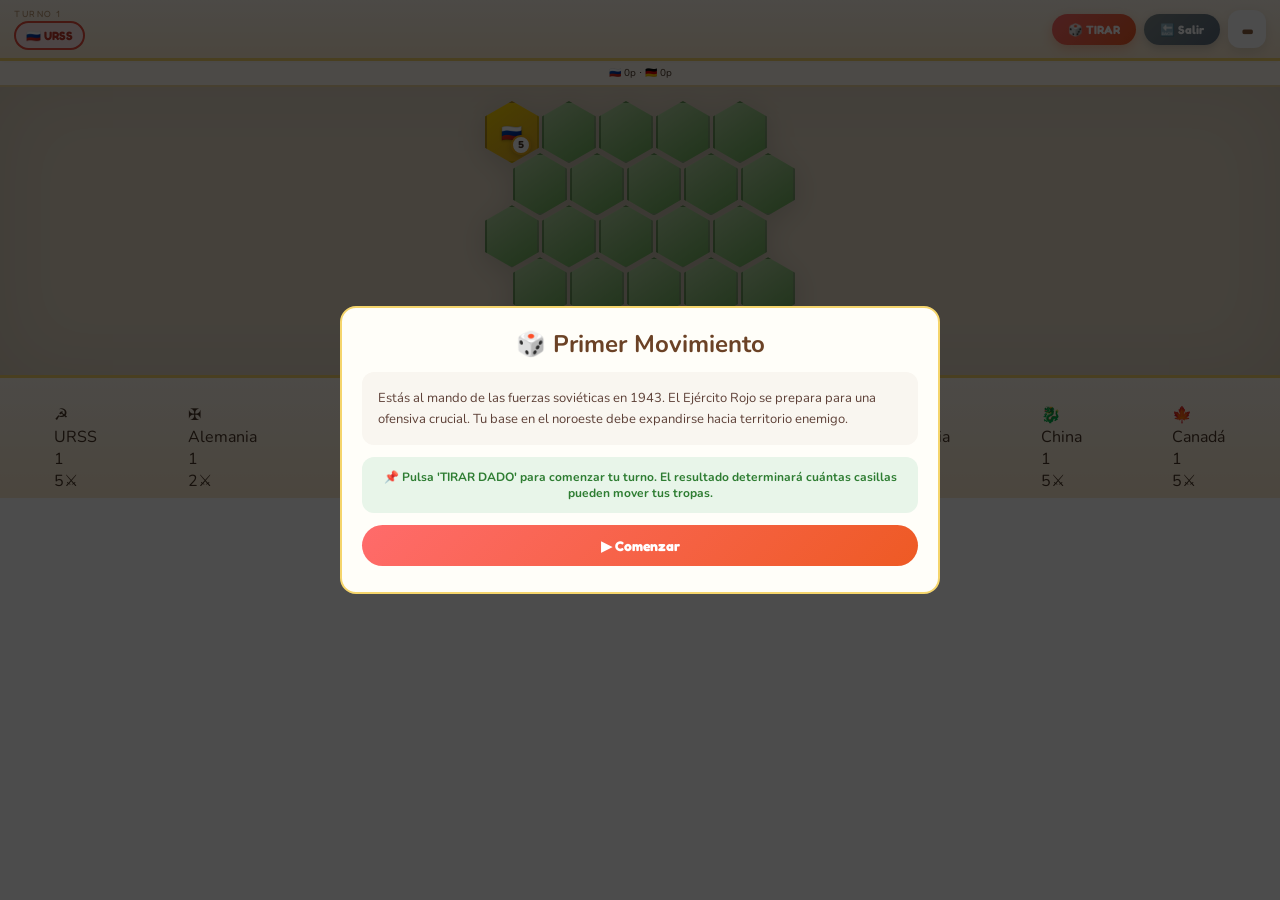
==== index.html @ 00cb9ef3 "update branch" ====
<!DOCTYPE html>
<html lang="es">
<head>
    <meta charset="UTF-8">
    <meta name="viewport" content="width=device-width, initial-scale=1.0, user-scalable=no, maximum-scale=1.0">
    <title>⚔️ Hex Conquest · Edición Definitiva</title>
    <style>
        @import url('https://fonts.googleapis.com/css2?family=Fredoka:wght@400;600;700&family=Nunito:wght@400;700;900&family=Patrick+Hand&family=Special+Elite&family=MedievalSharp&family=Press+Start+2P&display=swap');
        * { margin:0; padding:0; box-sizing:border-box; -webkit-tap-highlight-color:transparent; user-select:none; -webkit-user-select:none; }
        :root {
            --bg:#f5efe0; --panel:#fff8ed; --gold:#e6a817; --gold-light:#f5d56c; --brown:#8b5e3c; --brown-light:#c4956a;
            --red:#e74c3c; --green:#27ae60; --blue:#3498db; --orange:#f39c12; --pink:#e91e63; --teal:#1abc9c; --cream:#fef9f0;
            --shadow:0 4px 12px rgba(0,0,0,0.1); --shadow-lg:0 8px 24px rgba(0,0,0,0.15); --btn-radius:25px;
            --hex-size: 54px;
        }
        body { background:var(--theme-bg, linear-gradient(135deg,#fdf6e8,#f0e4cc)); color:var(--theme-text, #4a3728); font-family:var(--theme-font, 'Nunito'),sans-serif; overflow:hidden; touch-action:manipulation; height:100vh; width:100vw; position:fixed; transition:all 0.3s ease; }
        #top-bar { background:linear-gradient(180deg,#fff8ed,#fdebd0); padding:8px 14px; display:flex; justify-content:space-between; align-items:center; border-bottom:3px solid var(--gold-light); flex-shrink:0; z-index:100; gap:10px; box-shadow:0 2px 8px rgba(0,0,0,0.05); }
        #turn-info { display:flex; flex-direction:column; gap:2px; min-width:0; }
        #turn-label { font-size:9px; color:#b8936e; text-transform:uppercase; letter-spacing:1.5px; font-family:'Fredoka',sans-serif; }
        .player-badge { display:inline-flex; align-items:center; gap:5px; padding:5px 10px; border-radius:20px; font-size:12px; font-weight:700; border:2px solid; font-family:'Fredoka',sans-serif; white-space:nowrap; background:white; }
        .player-badge.urss { border-color:#e74c3c; color:#c0392b; background:#ffeaea; } .player-badge.nazis { border-color:#7f8c8d; color:#555; background:#f0f0f0; } .player-badge.italia { border-color:#27ae60; color:#1e8449; background:#eafaf1; } .player-badge.usa { border-color:#3498db; color:#2471a3; background:#eaf2f8; } .player-badge.japon { border-color:#f39c12; color:#b9770e; background:#fef5e7; } .player-badge.uk { border-color:#e91e63; color:#c2185b; background:#fce4ec; } .player-badge.francia { border-color:#1abc9c; color:#148f77; background:#e8f8f5; } .player-badge.china { border-color:#e67e22; color:#ca6f1e; background:#fdf2e9; } .player-badge.canada { border-color:#9b59b6; color:#7d3c98; background:#f4ecf7; }
        .player-badge.sparta { border-color:#c0392b; } .player-badge.athens { border-color:#2980b9; } .player-badge.phoenicia { border-color:#d4ac0d; }
        .player-badge.capcom { border-color:#1e8449; } .player-badge.square { border-color:#8e44ad; } .player-badge.ea { border-color:#e67e22; }
        .player-badge.rebels { border-color:#3498db; } .player-badge.empire { border-color:#7f8c8d; } .player-badge.jedi { border-color:#27ae60; } .player-badge.sith { border-color:#c0392b; } .player-badge.avengers { border-color:#e74c3c; } .player-badge.thanos { border-color:#8e44ad; } .player-badge.hogwarts { border-color:#1abc9c; } .player-badge.decepticons { border-color:#e67e22; } .player-badge.wakanda { border-color:#2c3e50; }
        .player-badge.konoha { border-color:#e67e22; } .player-badge.akatsuki { border-color:#c0392b; } .player-badge.marine { border-color:#2980b9; } .player-badge.pirates { border-color:#e74c3c; } .player-badge.hunters { border-color:#27ae60; } .player-badge.chimera { border-color:#8e44ad; } .player-badge.saiyans { border-color:#f1c40f; } .player-badge.namek { border-color:#2ecc71; } .player-badge.guts { border-color:#7f8c8d; }
        .player-badge.justice { border-color:#3498db; } .player-badge.avengers_c { border-color:#e74c3c; } .player-badge.xmen { border-color:#f1c40f; } .player-badge.brotherhood { border-color:#8e44ad; } .player-badge.spiderman { border-color:#e91e63; } .player-badge.sinister { border-color:#e67e22; } .player-badge.doom { border-color:#2c3e50; } .player-badge.injustice { border-color:#c0392b; } .player-badge.watchmen { border-color:#1abc9c; }
        .player-badge.fellowship { border-color:#27ae60; } .player-badge.mordor { border-color:#c0392b; } .player-badge.westeros { border-color:#7f8c8d; } .player-badge.targaryen { border-color:#e74c3c; } .player-badge.lannister { border-color:#f1c40f; } .player-badge.hogwarts_l { border-color:#1abc9c; } .player-badge.oz { border-color:#f1c40f; } .player-badge.discworld { border-color:#3498db; } .player-badge.narnia { border-color:#e67e22; } .player-badge.witch { border-color:#a8e6cf; } .player-badge.riverdale { border-color:#8e44ad; }
        .player-badge.christianity { border-color:#f1c40f; } .player-badge.islam { border-color:#27ae60; } .player-badge.judaism { border-color:#3498db; } .player-badge.hinduism { border-color:#e74c3c; } .player-badge.buddhism { border-color:#f39c12; } .player-badge.sikhism { border-color:#d35400; } .player-badge.jainism { border-color:#2ecc71; } .player-badge.zoroastrianism { border-color:#e67e22; } .player-badge.shinto { border-color:#e74c3c; }
        #dice-area { display:flex; gap:8px; align-items:center; flex-shrink:0; }
        .dice-btn, .exit-btn { border:none; color:white; padding:8px 16px; border-radius:25px; font-size:12px; font-weight:700; cursor:pointer; transition:all 0.2s; font-family:'Fredoka',sans-serif; }
        .dice-btn { background:linear-gradient(135deg,#ff6b6b,#ee5a24); box-shadow:0 4px 12px rgba(238,90,36,0.3); }
        .dice-btn:hover:not(:disabled) { transform:translateY(-2px); box-shadow:0 6px 16px rgba(238,90,36,0.4); }
        .dice-btn:active:not(:disabled) { transform:translateY(0); }
        .dice-btn:disabled { background:#ccc; color:#999; cursor:not-allowed; }
        .dice-btn.rolling { animation:diceRoll 0.5s ease-in-out; }
        .exit-btn { background:linear-gradient(135deg,#7f8c8d,#5d6d7e); box-shadow:0 3px 10px rgba(100,100,100,0.3); }
        .exit-btn:hover { transform:translateY(-2px); box-shadow:0 5px 14px rgba(100,100,100,0.4); }
        #dice-result { font-size:28px; font-weight:900; color:var(--brown); min-width:38px; text-align:center; font-family:'Fredoka',sans-serif; background:white; border-radius:12px; padding:2px 8px; box-shadow:var(--shadow); }
        #score-board { background:rgba(255,248,237,0.9); padding:5px 10px; display:flex; justify-content:space-around; border-bottom:2px solid #f0d9a0; flex-shrink:0; font-size:10px; flex-wrap:wrap; gap:4px; }
        #map-wrapper { flex:1; overflow:auto; display:flex; justify-content:center; align-items:center; position:relative; background-color:#e8dcc8; box-shadow:inset 0 0 80px rgba(0,0,0,0.08); scroll-behavior:smooth; }
        #hex-grid { padding:14px; transform-origin:center; filter:drop-shadow(0 6px 14px rgba(0,0,0,0.15)); }
        .hex-row { display:flex; margin-bottom: calc(var(--hex-size) * -0.19); }
        .hex-row:nth-child(even) { margin-left: calc(var(--hex-size) * 0.52); }
        .hex { width: var(--hex-size); height: calc(var(--hex-size) * 1.1547); position:relative; margin:0 1.5px; cursor:pointer; transition:transform 0.2s, filter 0.2s; }
        .hex:hover { filter:brightness(1.15); z-index:10; }
        .hex-inner { width:100%; height:100%; clip-path:polygon(50% 0%,100% 25%,100% 75%,50% 100%,0% 75%,0% 25%); display:flex; flex-direction:column; align-items:center; justify-content:center; position:relative; border:2px solid rgba(0,0,0,0.2); }
        .hex.plains .hex-inner { background:linear-gradient(145deg,#b8d9a6,#6daf5a); } .hex.river .hex-inner { background:linear-gradient(145deg,#7ec8e3,#2e8cb8); } .hex.mountain .hex-inner { background:linear-gradient(145deg,#d4c4a8,#9c8468); } .hex.city .hex-inner { background:linear-gradient(145deg,#f5c27b,#d4952a); } .hex.base .hex-inner { background:linear-gradient(145deg,#ffd700,#daa520); animation:baseGlow 2s infinite alternate; }
        @keyframes baseGlow { from{box-shadow:inset 0 0 10px rgba(255,215,0,0.4)} to{box-shadow:inset 0 0 20px rgba(255,215,0,0.7)} }
        @keyframes hexPulse { 0%,100%{transform:scale(1)} 50%{transform:scale(1.05)} }
        @keyframes diceRoll { 0%{transform:rotate(0deg) scale(1)} 25%{transform:rotate(90deg) scale(1.2)} 50%{transform:rotate(180deg) scale(1)} 75%{transform:rotate(270deg) scale(1.2)} 100%{transform:rotate(360deg) scale(1)} }
        @keyframes combatFlash { 0%,100%{background-color:transparent} 50%{background-color:rgba(231,76,60,0.3)} }
        .hex.selected .hex-inner { border:3px solid #fff !important; box-shadow:0 0 15px rgba(255,255,255,0.8); animation:hexPulse 0.6s ease-in-out infinite; }
        .hex.movable .hex-inner { border:3px solid #27ae60 !important; box-shadow:0 0 10px rgba(39,174,96,0.5); cursor:pointer; }
        .hex.attackable .hex-inner { border:3px solid #e74c3c !important; box-shadow:0 0 10px rgba(231,76,60,0.5); cursor:pointer; }
        .hex.base-attackable .hex-inner { border:3px solid #ff0033 !important; box-shadow:0 0 15px rgba(255,0,51,0.7); animation:hexPulse 0.4s ease-in-out infinite; }
        .hex-icon { font-size:17px; margin-top:3px; text-shadow:0 1px 3px rgba(0,0,0,0.3); }
        .hex-units { position:absolute; bottom:6px; right:6px; background:linear-gradient(135deg,#fff,#f8f8f8); border-radius:50%; width:20px; height:20px; display:flex; align-items:center; justify-content:center; font-size:10px; font-weight:900; border:2px solid var(--gold); box-shadow:0 2px 6px rgba(0,0,0,0.2); }
        #bottom-panel { background:linear-gradient(180deg,#fff8ed,#fdebd0); padding:6px 10px; border-top:3px solid var(--gold-light); }
        #action-text { text-align:center; font-size:12px; color:#6b4226; margin-bottom:4px; font-weight:700; }
        #players-bar { display:flex; justify-content:space-around; gap:2px; flex-wrap:wrap; }
        
        #top-bar { background:linear-gradient(180deg,#fff8ed,#fdebd0); padding:8px 14px; display:flex; justify-content:space-between; align-items:center; border-bottom:3px solid var(--gold-light); flex-shrink:0; z-index:100; gap:10px; box-shadow:0 2px 8px rgba(0,0,0,0.05); }
        .modal { display:none; position:fixed; top:0; left:0; width:100%; height:100%; background:rgba(0,0,0,0.7); z-index:1000; justify-content:center; align-items:center; padding:12px; overflow-y:auto; } .modal.show { display:flex; }
        .modal-box { background:#fffef9; border:2px solid var(--gold-light); border-radius:16px; padding:20px; max-width:560px; width:100%; text-align:center; max-height:90vh; overflow-y:auto; }
        .modal-title { font-size:22px; font-weight:900; color:#6b4226; margin-bottom:8px; font-family:'Fredoka',sans-serif; }
        .modal-btn { display:block; width:100%; padding:12px 20px; margin:6px 0; border:none; border-radius:25px; font-size:14px; font-weight:700; cursor:pointer; transition:all 0.2s; font-family:'Fredoka',sans-serif; }
        .modal-btn:hover { transform:translateY(-2px); box-shadow:0 6px 16px rgba(0,0,0,0.2); }
        .btn-primary { background:linear-gradient(135deg,#ff6b6b,#ee5a24); color:white; }
        .btn-secondary { background:#f0e6d8; color:#6b4226; border:2px solid #e0c9a0; }
        .btn-gold { background:linear-gradient(135deg,#ffd700,#f0c000); color:#5a3c00; border:2px solid #b8860b; }
        .menu-tab { flex:1; min-width:55px; padding:10px 4px; background:white; border:none; color:#a08060; font-size:9px; font-weight:700; cursor:pointer; border-right:1px solid #e0d0b8; transition:all 0.2s; font-family:'Fredoka',sans-serif; }
        .menu-tab:last-child { border-right:none; }
        .menu-tab:hover { background:#fffef0; color:#8b6b4a; }
        .menu-tab.active { background:#fffde7; color:#6b4226; box-shadow:inset 0 -2px 0 var(--gold); }
        .menu-tabs { display:flex; margin-bottom:12px; border:2px solid #e0d0b8; border-radius:12px; overflow:hidden; flex-wrap:wrap; box-shadow:0 2px 8px rgba(0,0,0,0.05); }
        .tab-panel { display:none; } .tab-panel.active { display:block; }
        .section-title { font-size:10px; text-transform:uppercase; letter-spacing:2px; color:#b8936e; margin:10px 0 5px; border-bottom:2px solid #f0d9a0; padding-bottom:3px; text-align:left; font-family:'Fredoka',sans-serif; }
        .country-card { padding:8px 6px; border-radius:12px; border:2px solid #e0d0b8; cursor:pointer; background:white; transition:all 0.2s; } .country-card.selected { border-color:var(--gold); background:#fffde7; }
        .diff-selector, .map-type-selector, .size-selector, .mode-selector { display:flex; gap:8px; margin-bottom:10px; flex-wrap:wrap; }
        .diff-btn, .maptype-btn, .size-btn, .mode-option { flex:1; min-width:50px; padding:10px 4px; background:white; border:2px solid #e0d0b8; border-radius:10px; font-size:10px; font-weight:700; cursor:pointer; text-align:center; transition:all 0.2s; font-family:'Fredoka',sans-serif; }
        .diff-btn:hover, .maptype-btn:hover, .size-btn:hover, .mode-option:hover { background:#fffef0; transform:translateY(-1px); }
        .diff-btn.selected, .maptype-btn.selected, .size-btn.selected, .mode-option.selected { border-color:var(--gold); background:#fffde7; color:#6b4226; box-shadow:0 2px 8px rgba(230,168,23,0.2); }
        .counter-control { display:flex; align-items:center; gap:8px; margin:5px 0; }
        .counter-btn { width:38px; height:38px; border-radius:50%; border:2px solid var(--gold-light); background:linear-gradient(135deg,#fff,#f8f8f8); font-size:20px; font-weight:700; cursor:pointer; display:flex; align-items:center; justify-content:center; transition:all 0.2s; box-shadow:var(--shadow); color:#6b4226; }
        .counter-btn:hover { transform:scale(1.1); box-shadow:0 4px 12px rgba(0,0,0,0.15); }
        .counter-btn:active { transform:scale(0.95); }
        .counter-value { font-size:20px; font-weight:700; min-width:36px; text-align:center; color:#6b4226; font-family:'Fredoka',sans-serif; }
        .player-slots { display:flex; flex-direction:column; gap:8px; margin:8px 0; }
        .player-slot { display:flex; align-items:center; gap:8px; padding:8px; background:#fdf6e8; border-radius:10px; }
        .player-slot-label { font-weight:700; font-size:12px; color:#6b4226; min-width:70px; font-family:'Fredoka',sans-serif; }
        .player-slot select { flex:1; padding:8px 12px; border-radius:10px; border:2px solid #e0d0b8; font-family:'Nunito',sans-serif; font-size:12px; background:white; color:#4a3728; }
        .info-modal-content { text-align:left; font-size:12px; max-height:60vh; overflow-y:auto; } .info-modal-content .stat-row { display:flex; justify-content:space-between; padding:4px 0; border-bottom:1px solid #eee; }
        .editor-grid { display:inline-block; background:#e8dcc8; padding:8px; border-radius:8px; box-shadow:inset 0 0 20px rgba(0,0,0,0.1); }
        .editor-row { display:flex; margin-bottom:-6px; justify-content:center; } .editor-row:nth-child(even) { margin-left:14px; }
        .editor-cell { width:28px; height:32px; cursor:pointer; clip-path:polygon(50% 0%,100% 25%,100% 75%,50% 100%,0% 75%,0% 25%); border:1px solid rgba(0,0,0,0.2); transition:all 0.15s; } .editor-cell:hover { transform:scale(1.15); box-shadow:0 4px 12px rgba(0,0,0,0.2); z-index:10; }
        .editor-cell.plains { background:linear-gradient(145deg,#b8d9a6,#6daf5a); } .editor-cell.river { background:linear-gradient(145deg,#7ec8e3,#2e8cb8); } .editor-cell.mountain { background:linear-gradient(145deg,#d4c4a8,#9c8468); } .editor-cell.city { background:linear-gradient(145deg,#f5c27b,#d4952a); } .editor-cell.base { background:linear-gradient(145deg,#ffd700,#daa520); animation:baseGlow 2s infinite alternate; }
        body.dark { background:#111; color:#ddd; --bg:#1a1a1a; --panel:#2c2c2c; --cream:#3a3a3a; --brown:#c4956a; --brown-light:#8b5e3c; --gold:#f5d56c; --gold-light:#e6a817; --shadow:0 4px 12px rgba(0,0,0,0.4); }
        body.dark #top-bar { background:#2c2c2c; border-bottom-color:var(--gold); }
        body.dark .modal-box, body.dark .modal-btn, body.dark .player-badge { background:#2c2c2c; color:#ddd; border-color:#555; }
        body.dark .dice-btn { background:linear-gradient(135deg,#b03a2e,#922b21); }
        body.dark .exit-btn { background:linear-gradient(135deg,#555,#444); }
        body.dark .btn-secondary { background:#444; color:#ddd; border-color:#666; }
        body.dark .menu-tab { background:#2c2c2c; color:#aaa; }
        body.dark .menu-tab.active { background:#555; color:#fff; }
        
        /* Tema Retro - Estilo arcade/pixel art */
        body.retro { 
            background:#2d1b4e; 
            color:#00ff88; 
            font-family:'Press Start 2P',cursive;
            --bg:#1a0f2e; 
            --panel:#2d1b4e; 
            --cream:#00ff88; 
            --brown:#ff00ff; 
            --brown-light:#00ffff; 
            --gold:#ffff00; 
            --gold-light:#ff6600; 
            --shadow:0 0 15px rgba(0,255,136,0.3);
        }
        body.retro #top-bar { 
            background:#2d1b4e; 
            border:4px solid #00ff88;
            border-bottom:4px solid #00ff88;
            box-shadow:0 0 20px rgba(0,255,136,0.5);
        }
        body.retro .modal-box { 
            background:#1a0f2e; 
            color:#00ff88; 
            border:4px solid #00ff88;
            box-shadow:0 0 30px rgba(0,255,136,0.4);
        }
        body.retro .modal-btn { 
            background:#2d1b4e; 
            color:#00ff88; 
            border:3px solid #00ff88;
            text-transform:uppercase;
            letter-spacing:2px;
        }
        body.retro .modal-btn:hover { 
            background:#00ff88; 
            color:#1a0f2e;
            box-shadow:0 0 20px rgba(0,255,136,0.8);
        }
        body.retro .dice-btn { 
            background:#ff00ff; 
            border:3px solid #fff;
            box-shadow:0 0 15px rgba(255,0,255,0.6);
        }
        body.retro .exit-btn { 
            background:#ff6600; 
            border:3px solid #fff;
            box-shadow:0 0 15px rgba(255,102,0,0.6);
        }
        body.retro .btn-secondary { 
            background:#1a0f2e; 
            color:#00ffff; 
            border:3px solid #00ffff;
        }
        body.retro .btn-gold { 
            background:#ffff00; 
            color:#1a0f2e; 
            border:3px solid #fff;
        }
        body.retro .menu-tab { 
            background:#1a0f2e; 
            color:#00ff88; 
            border-right:3px solid #00ff88;
        }
        body.retro .menu-tab.active { 
            background:#00ff88; 
            color:#1a0f2e;
            box-shadow:0 0 15px rgba(0,255,136,0.6);
        }
        body.retro #hex-grid { 
            filter:drop-shadow(0 0 10px rgba(0,255,136,0.5));
        }
        body.retro .hex.plains .hex-inner { background:#00aa55; }
        body.retro .hex.river .hex-inner { background:#0066aa; }
        body.retro .hex.mountain .hex-inner { background:#aa6600; }
        body.retro .hex.city .hex-inner { background:#ffaa00; }
        body.retro .hex.base .hex-inner { background:#ffff00; }
        body.retro .player-card { 
            background:#1a0f2e; 
            border:2px solid #00ff88;
            color:#00ff88;
        }
        body.retro .player-card.active { 
            background:#00ff88; 
            color:#1a0f2e;
            box-shadow:0 0 20px rgba(0,255,136,0.8);
        }
        body.retro .notification-bubble { 
            background:#1a0f2e; 
            border:3px solid #00ff88;
            color:#00ff88;
            box-shadow:0 0 25px rgba(0,255,136,0.6);
        }
        body.retro #dice-result { 
            background:#1a0f2e; 
            color:#ffff00;
            border:3px solid #ffff00;
        }
        
        /* Tema Histórico - Estilo pergamino antiguo */
        body.historic { 
            background:url('data:image/svg+xml,<svg xmlns="http://www.w3.org/2000/svg" width="100" height="100"><rect fill="%23f5e6d0" width="100" height="100"/><path d="M0 0 L100 100 M100 0 L0 100" stroke="%23dcc9a8" stroke-width="0.5" opacity="0.3"/></svg>');
            color:#3d2817; 
            font-family:'Special Elite',cursive;
            --bg:#f5e6d0; 
            --panel:#f9f1e0; 
            --cream:#f5e6d0; 
            --brown:#3d2817; 
            --brown-light:#5d4037; 
            --gold:#8b6914; 
            --gold-light:#c9a962; 
            --shadow:0 4px 12px rgba(61,40,23,0.2);
        }
        body.historic #top-bar { 
            background:#f9f1e0; 
            border-bottom:4px double #8b6914;
            box-shadow:0 4px 15px rgba(61,40,23,0.15);
        }
        body.historic .modal-box { 
            background:#f9f1e0; 
            color:#3d2817; 
            border:3px double #8b6914;
            box-shadow:0 8px 25px rgba(61,40,23,0.2);
        }
        body.historic .modal-btn { 
            background:#f5e6d0; 
            color:#3d2817; 
            border:2px solid #8b6914;
            font-style:italic;
        }
        body.historic .modal-btn:hover { 
            background:#8b6914; 
            color:#f9f1e0;
        }
        body.historic .dice-btn { 
            background:#8b3a3a; 
            border:2px solid #5d2929;
            box-shadow:0 4px 12px rgba(139,58,58,0.4);
        }
        body.historic .exit-btn { 
            background:#4a5d4a; 
            border:2px solid #2d3d2d;
            box-shadow:0 4px 12px rgba(74,93,74,0.4);
        }
        body.historic .btn-secondary { 
            background:#f5e6d0; 
            color:#5d4037; 
            border:2px solid #c9a962;
        }
        body.historic .btn-gold { 
            background:#c9a962; 
            color:#3d2817; 
            border:2px solid #8b6914;
        }
        body.historic .menu-tab { 
            background:#f5e6d0; 
            color:#5d4037; 
            border-right:2px solid #c9a962;
        }
        body.historic .menu-tab.active { 
            background:#f9f1e0; 
            color:#3d2817;
            border-bottom:3px solid #8b6914;
        }
        body.historic #hex-grid { 
            filter:sepia(0.3) drop-shadow(0 6px 14px rgba(61,40,23,0.2));
        }
        body.historic .hex.plains .hex-inner { background:#c4d4a4; }
        body.historic .hex.river .hex-inner { background:#a4c4d4; }
        body.historic .hex.mountain .hex-inner { background:#d4c4a4; }
        body.historic .hex.city .hex-inner { background:#e4c484; }
        body.historic .hex.base .hex-inner { background:#d4af37; }
        body.historic .player-card { 
            background:#f5e6d0; 
            border:2px solid #c9a962;
            color:#5d4037;
        }
        body.historic .player-card.active { 
            background:#c9a962; 
            color:#f9f1e0;
            box-shadow:0 4px 15px rgba(139,105,20,0.3);
        }
        body.historic .notification-bubble { 
            background:#f9f1e0; 
            border:3px double #8b6914;
            color:#3d2817;
            box-shadow:0 4px 20px rgba(61,40,23,0.25);
        }
        body.historic #dice-result { 
            background:#f5e6d0; 
            color:#3d2817;
            border:2px solid #8b6914;
        }
        
        /* Estilos para la sección Cómo Jugar */
        .how-to-play-container {
            display: grid;
            grid-template-columns: repeat(auto-fit, minmax(280px, 1fr));
            gap: 16px;
            max-height: 55vh;
            overflow-y: auto;
            padding: 12px;
            margin-bottom: 16px;
        }
        
        .tutorial-card {
            background: linear-gradient(135deg, #fffef9, #fff);
            border: 3px solid #e0c9a0;
            border-radius: 20px;
            padding: 20px;
            text-align: center;
            transition: all 0.3s ease;
            box-shadow: 0 4px 12px rgba(0,0,0,0.08);
            position: relative;
            overflow: hidden;
        }
        
        .tutorial-card::before {
            content: '';
            position: absolute;
            top: 0;
            left: 0;
            right: 0;
            height: 4px;
            background: linear-gradient(90deg, var(--gold), var(--gold-light), var(--gold));
        }
        
        .tutorial-card:hover {
            transform: translateY(-6px) scale(1.02);
            box-shadow: 0 12px 28px rgba(230,168,23,0.3);
            border-color: var(--gold);
        }
        
        .tutorial-icon {
            font-size: 52px;
            margin-bottom: 12px;
            display: block;
            filter: drop-shadow(0 3px 6px rgba(0,0,0,0.15));
            transition: transform 0.3s ease;
        }
        
        .tutorial-card:hover .tutorial-icon {
            transform: scale(1.15) rotate(5deg);
        }
        
        .tutorial-card h3 {
            font-size: 16px;
            font-weight: 800;
            color: #6b4226;
            margin: 12px 0 8px;
            font-family: 'Fredoka', sans-serif;
            text-transform: uppercase;
            letter-spacing: 0.5px;
        }
        
        .tutorial-card p {
            font-size: 12px;
            color: #5d4037;
            line-height: 1.6;
            font-weight: 500;
        }
        
        .step-indicator {
            display: inline-block;
            background: linear-gradient(135deg, var(--gold), var(--gold-light));
            color: white;
            width: 28px;
            height: 28px;
            border-radius: 50%;
            font-size: 14px;
            font-weight: 800;
            line-height: 28px;
            margin-bottom: 8px;
            box-shadow: 0 3px 8px rgba(230,168,23,0.4);
        }
        
        .tutorial-cta {
            text-align: center;
            padding: 20px;
            background: linear-gradient(135deg, #fffde7, #fff);
            border-radius: 20px;
            border: 3px dashed var(--gold);
            margin-top: 12px;
            box-shadow: inset 0 0 20px rgba(230,168,23,0.1);
        }
        
        .btn-large {
            padding: 18px 36px;
            font-size: 17px;
            margin-bottom: 12px;
            width: 100%;
            max-width: 340px;
            background: linear-gradient(135deg, #ff6b6b, #ee5a24);
            border: none;
            color: white;
            border-radius: 30px;
            font-weight: 800;
            cursor: pointer;
            box-shadow: 0 6px 20px rgba(238,90,36,0.4);
            transition: all 0.3s ease;
            font-family: 'Fredoka', sans-serif;
            text-transform: uppercase;
            letter-spacing: 1px;
        }
        
        .btn-large:hover {
            transform: translateY(-3px) scale(1.03);
            box-shadow: 0 10px 28px rgba(238,90,36,0.5);
        }
        
        .btn-large:active {
            transform: translateY(0) scale(1);
        }
        
        .tutorial-subtitle {
            font-size: 12px;
            color: #8b6b4a;
            margin: 0;
            font-style: italic;
            font-weight: 600;
        }
        
        .key-concept {
            display: inline-block;
            background: #fff3cd;
            padding: 3px 8px;
            border-radius: 6px;
            font-weight: 700;
            font-size: 11px;
            margin: 0 2px;
        }
        
        .color-example {
            display: inline-flex;
            align-items: center;
            gap: 4px;
            padding: 4px 10px;
            border-radius: 8px;
            background: rgba(0,0,0,0.05);
            margin: 4px 0;
            font-size: 11px;
            font-weight: 600;
        }
        
        .color-dot {
            width: 14px;
            height: 14px;
            border-radius: 50%;
            display: inline-block;
            border: 2px solid rgba(0,0,0,0.2);
        }
        
        /* Estilos Retro para Cómo Jugar */
        body.retro .how-to-play-container {
            grid-template-columns: 1fr;
        }
        
        body.retro .tutorial-card {
            background: #1a0f2e;
            border: 3px solid #00ff88;
            color: #00ff88;
            box-shadow: 0 0 15px rgba(0,255,136,0.3);
        }
        
        body.retro .tutorial-card::before {
            background: linear-gradient(90deg, #00ff88, #00ffff, #00ff88);
        }
        
        body.retro .step-indicator {
            background: linear-gradient(135deg, #00ff88, #00ffff);
            color: #1a0f2e;
        }
        
        body.retro .tutorial-card h3 {
            color: #00ffff;
            text-transform: uppercase;
            letter-spacing: 2px;
        }
        
        body.retro .tutorial-card p {
            color: #00ff88;
        }
        
        body.retro .color-example {
            background: rgba(0,255,136,0.1);
            color: #00ff88;
        }
        
        body.retro .color-dot {
            border-color: #00ff88;
        }
        
        body.retro .key-concept {
            background: rgba(0,255,255,0.2);
            color: #00ffff;
        }
        
        body.retro .tutorial-cta {
            background: #1a0f2e;
            border: 3px dashed #00ff88;
        }
        
        body.retro .tutorial-subtitle {
            color: #00ffff;
        }
        
        body.retro .btn-large {
            background: linear-gradient(135deg, #ff00ff, #00ffff);
            box-shadow: 0 0 20px rgba(255,0,255,0.5);
        }
        
        body.retro .btn-large:hover {
            box-shadow: 0 0 30px rgba(0,255,255,0.7);
        }
        
        /* Estilos Históricos para Cómo Jugar */
        body.historic .tutorial-card {
            background: #f9f1e0;
            border: 2px double #8b6914;
            box-shadow: 0 4px 12px rgba(61,40,23,0.15);
        }
        
        body.historic .tutorial-card::before {
            background: linear-gradient(90deg, #8b6914, #c4a068, #8b6914);
        }
        
        body.historic .step-indicator {
            background: linear-gradient(135deg, #8b6914, #c4a068);
            font-family: 'Special Elite', cursive;
        }
        
        body.historic .tutorial-card h3 {
            color: #3d2817;
            font-family: 'Special Elite', cursive;
            font-style: italic;
        }
        
        body.historic .tutorial-card p {
            color: #5d4037;
        }
        
        body.historic .color-example {
            background: rgba(139,105,20,0.1);
            color: #5d4037;
        }
        
        body.historic .color-dot {
            border-color: #8b6914;
        }
        
        body.historic .key-concept {
            background: rgba(139,105,20,0.2);
            color: #8b6914;
            font-family: 'Special Elite', cursive;
        }
        
        body.historic .tutorial-cta {
            background: #f9f1e0;
            border: 2px double #8b6914;
        }
        
        body.historic .tutorial-subtitle {
            color: #8b6914;
            font-family: 'Special Elite', cursive;
        }
        
        body.historic .section-title { 
            border-bottom:2px double #8b6914;
            color:#5d4037;
        }
        
        body.historic .btn-large {
            background: linear-gradient(135deg, #8b6914, #c4a068);
            font-family: 'Special Elite', cursive;
            box-shadow: 0 4px 12px rgba(139,105,20,0.3);
        }
        
        @media (max-width: 600px) {
            :root { --hex-size: 38px; }
            .dice-btn, .exit-btn { padding:6px 12px; font-size:10px; }
            #dice-result { font-size:22px; }
            .modal-box { max-width:95%; }
            .how-to-play-container { grid-template-columns: 1fr; gap: 12px; }
            .tutorial-card { padding: 16px; }
            .tutorial-icon { font-size: 42px; }
            .btn-large { padding: 14px 28px; font-size: 15px; }
        }
/* ═══════════════════════════════════════════════════════════════
   MENÚ DE AMBIENTACIONES - ESTILO AAA VIDEOGAME
   ═══════════════════════════════════════════════════════════════ */

#themes-menu-content { padding: 10px; }

.themes-showcase {
    display: grid;
    grid-template-columns: repeat(auto-fit, minmax(320px, 1fr));
    gap: 20px;
    padding: 10px;
    animation: fadeInUp 0.5s ease-out;
}

@keyframes fadeInUp { from { opacity: 0; transform: translateY(20px); } to { opacity: 1; transform: translateY(0); } }
@keyframes fadeInDown { from { opacity: 0; transform: translateY(-20px); } to { opacity: 1; transform: translateY(0); } }
@keyframes slideInLeft { from { opacity: 0; transform: translateX(-30px); } to { opacity: 1; transform: translateX(0); } }
@keyframes slideInRight { from { opacity: 0; transform: translateX(30px); } to { opacity: 1; transform: translateX(0); } }
@keyframes unlockPulse { 0%, 100% { box-shadow: 0 0 20px rgba(255, 215, 0, 0.5); } 50% { box-shadow: 0 0 40px rgba(255, 215, 0, 0.9), 0 0 60px rgba(255, 215, 0, 0.6); } }
@keyframes shimmer { 0% { background-position: -200% center; } 100% { background-position: 200% center; } }
@keyframes particlesFloat { 0%, 100% { transform: translateY(0) rotate(0deg); opacity: 0.7; } 50% { transform: translateY(-10px) rotate(180deg); opacity: 1; } }
@keyframes celebratePulse { 0% { transform: scale(0.8); opacity: 0; } 50% { transform: scale(1.05); } 100% { transform: scale(1); opacity: 1; } }
@keyframes bounce { 0%, 100% { transform: translateY(0); } 50% { transform: translateY(-10px); } }

.theme-card-aaa {
    position: relative;
    background: linear-gradient(145deg, rgba(255,255,255,0.95), rgba(248,248,248,0.9));
    border-radius: 20px;
    overflow: hidden;
    cursor: pointer;
    transition: all 0.4s cubic-bezier(0.175, 0.885, 0.32, 1.275);
    box-shadow: 0 10px 30px rgba(0,0,0,0.15), 0 0 0 1px rgba(255,255,255,0.5) inset;
    backdrop-filter: blur(10px);
    animation: slideInLeft 0.5s ease-out;
}

.theme-card-aaa:nth-child(even) { animation: slideInRight 0.5s ease-out; }

.theme-card-aaa:hover {
    transform: translateY(-8px) scale(1.02);
    box-shadow: 0 20px 50px rgba(0,0,0,0.25), 0 0 0 1px rgba(255,255,255,0.8) inset, 0 0 30px rgba(230,168,23,0.3);
}

.theme-card-aaa.locked { filter: grayscale(0.3); opacity: 0.9; }
.theme-card-aaa.locked:hover { filter: grayscale(0); opacity: 1; }
.theme-card-aaa.unlocked { animation: unlockPulse 2s ease-in-out infinite; }

.theme-card-aaa::before {
    content: '';
    position: absolute;
    top: 0; left: -100%;
    width: 100%; height: 100%;
    background: linear-gradient(90deg, transparent, rgba(255,255,255,0.3), transparent);
    transition: left 0.6s ease;
    pointer-events: none;
}
.theme-card-aaa:hover::before { left: 100%; }

.theme-card-preview {
    position: relative;
    height: 160px;
    overflow: hidden;
    background-size: cover;
    background-position: center;
    transition: transform 0.4s ease;
}
.theme-card-aaa:hover .theme-card-preview { transform: scale(1.05); }

.theme-card-preview::after {
    content: '';
    position: absolute;
    bottom: 0; left: 0; right: 0;
    height: 60%;
    background: linear-gradient(to top, rgba(0,0,0,0.8), transparent);
}

.theme-card-overlay {
    position: absolute;
    top: 12px; right: 12px;
    padding: 6px 12px;
    border-radius: 20px;
    font-size: 11px;
    font-weight: 700;
    text-transform: uppercase;
    letter-spacing: 1px;
    z-index: 10;
    backdrop-filter: blur(8px);
    box-shadow: 0 4px 12px rgba(0,0,0,0.3);
    animation: fadeInDown 0.4s ease-out;
}
.theme-card-overlay.locked { background: rgba(100,100,100,0.9); color: #fff; border: 1px solid rgba(255,255,255,0.2); }
.theme-card-overlay.unlocked { background: rgba(39,174,96,0.9); color: #fff; border: 1px solid rgba(255,255,255,0.3); }

.theme-card-icon {
    position: absolute;
    top: 12px; left: 12px;
    font-size: 36px;
    z-index: 10;
    filter: drop-shadow(0 4px 8px rgba(0,0,0,0.4));
    animation: slideInLeft 0.5s ease-out 0.1s both;
}

.theme-card-title {
    position: absolute;
    bottom: 12px; left: 12px; right: 12px;
    z-index: 10;
}
.theme-card-name {
    font-size: 20px;
    font-weight: 900;
    color: #fff;
    text-shadow: 0 2px 8px rgba(0,0,0,0.8);
    letter-spacing: 0.5px;
    margin-bottom: 4px;
}
.theme-card-subtitle {
    font-size: 11px;
    color: rgba(255,255,255,0.8);
    text-shadow: 0 1px 4px rgba(0,0,0,0.6);
}

.theme-card-body {
    padding: 18px;
    background: linear-gradient(180deg, rgba(255,255,255,0.98), rgba(250,250,250,0.95));
}

.theme-card-description {
    font-size: 12px;
    color: #555;
    line-height: 1.6;
    margin-bottom: 16px;
    padding-bottom: 12px;
    border-bottom: 1px solid rgba(0,0,0,0.08);
}

.theme-progress-section { margin-bottom: 16px; }
.theme-progress-header { display: flex; justify-content: space-between; align-items: center; margin-bottom: 8px; }
.theme-progress-label { font-size: 11px; font-weight: 700; color: #888; text-transform: uppercase; letter-spacing: 1px; }
.theme-progress-percent { font-size: 14px; font-weight: 900; color: #333; transition: color 0.3s ease; }

.progress-bar-aaa {
    position: relative;
    height: 12px;
    background: linear-gradient(90deg, #e0e0e0, #f5f5f5);
    border-radius: 10px;
    overflow: hidden;
    box-shadow: inset 0 2px 4px rgba(0,0,0,0.1);
}

.progress-fill-aaa {
    height: 100%;
    border-radius: 10px;
    transition: width 0.8s cubic-bezier(0.34, 1.56, 0.64, 1);
    position: relative;
    overflow: hidden;
}
.progress-fill-aaa::after {
    content: '';
    position: absolute;
    top: 0; left: 0; right: 0; bottom: 0;
    background: linear-gradient(90deg, transparent, rgba(255,255,255,0.4), transparent);
    animation: shimmer 2s infinite;
}

.progress-count { display: flex; justify-content: space-between; align-items: center; margin-top: 6px; font-size: 11px; color: #666; font-weight: 600; }

.theme-requirements {
    background: linear-gradient(135deg, rgba(248,248,248,0.8), rgba(240,240,240,0.8));
    border-radius: 12px;
    padding: 12px;
    margin-bottom: 12px;
    border: 1px solid rgba(0,0,0,0.05);
}
.theme-requirements-title { font-size: 10px; font-weight: 700; color: #888; text-transform: uppercase; letter-spacing: 1px; margin-bottom: 8px; }
.theme-requirement-item { display: flex; align-items: center; gap: 8px; font-size: 12px; color: #444; padding: 4px 0; }
.theme-requirement-icon { font-size: 14px; }

.theme-includes-section {
    background: linear-gradient(135deg, rgba(255,250,240,0.6), rgba(255,248,235,0.6));
    border-radius: 12px;
    padding: 12px;
    border: 1px solid rgba(230,168,23,0.2);
}
.theme-includes-title { font-size: 10px; font-weight: 700; color: #b8936e; text-transform: uppercase; letter-spacing: 1px; margin-bottom: 10px; }
.theme-includes-list { list-style: none; padding: 0; margin: 0; }
.theme-includes-list li { display: flex; align-items: center; gap: 8px; font-size: 11px; color: #555; padding: 5px 0; border-bottom: 1px dashed rgba(0,0,0,0.05); }
.theme-includes-list li:last-child { border-bottom: none; }
.theme-includes-list li::before { content: '✓'; color: #27ae60; font-weight: 900; font-size: 12px; }

/* Colores temáticos */
.theme-card-aaa[data-theme="ww2"] { --theme-primary: #4a5d23; --theme-accent: #e6a817; --theme-bg-start: #5a6b3a; --theme-bg-end: #3a4a2a; }
.theme-card-aaa[data-theme="ancient"] { --theme-primary: #c9a961; --theme-accent: #ffd700; --theme-bg-start: #d4c4a8; --theme-bg-end: #8b7355; }
.theme-card-aaa[data-theme="gaming"] { --theme-primary: #00ff88; --theme-accent: #00ffff; --theme-bg-start: #0a0a1a; --theme-bg-end: #1a0a2e; }
.theme-card-aaa[data-theme="movies"] { --theme-primary: #ffd700; --theme-accent: #c0c0c0; --theme-bg-start: #1a1a2e; --theme-bg-end: #2d1b2e; }
.theme-card-aaa[data-theme="anime"] { --theme-primary: #ff6b9d; --theme-accent: #ffeaa7; --theme-bg-start: #ffecd2; --theme-bg-end: #fcb69f; }
.theme-card-aaa[data-theme="comics"] { --theme-primary: #ff4757; --theme-accent: #ffa502; --theme-bg-start: #fff200; --theme-bg-end: #ff6b6b; }
.theme-card-aaa[data-theme="literature"] { --theme-primary: #8b7355; --theme-accent: #d4a574; --theme-bg-start: #f8f1e5; --theme-bg-end: #e8dcc8; }
.theme-card-aaa[data-theme="religion"] { --theme-primary: #ffd700; --theme-accent: #ffffff; --theme-bg-start: #2c1810; --theme-bg-end: #4a2c2a; }

.theme-card-aaa[data-theme] .progress-fill-aaa { background: linear-gradient(90deg, var(--theme-primary), var(--theme-accent)); box-shadow: 0 0 15px var(--theme-primary); }
.theme-card-aaa[data-theme] .theme-card-preview { background: linear-gradient(135deg, var(--theme-bg-start), var(--theme-bg-end)); }

.theme-card-aaa[data-theme="gaming"] .progress-fill-aaa { background: linear-gradient(90deg, #00ff88, #ff00ff, #00ffff); background-size: 200% 100%; animation: shimmer 3s linear infinite; }
.theme-card-aaa[data-theme="gaming"] .theme-card-preview { background: linear-gradient(135deg, rgba(10,10,26,0.9), rgba(26,10,46,0.9)), repeating-linear-gradient(0deg, transparent, transparent 2px, rgba(0,255,136,0.03) 2px, rgba(0,255,136,0.03) 4px), repeating-linear-gradient(90deg, transparent, transparent 2px, rgba(0,255,136,0.03) 2px, rgba(0,255,136,0.03) 4px); }
.theme-card-aaa[data-theme="movies"] .theme-card-preview { background: linear-gradient(135deg, rgba(26,26,46,0.95), rgba(45,27,46,0.95)), radial-gradient(circle at 30% 50%, rgba(255,215,0,0.1) 0%, transparent 50%); }
.theme-card-aaa[data-theme="ancient"] .theme-card-preview { background: linear-gradient(135deg, rgba(212,196,168,0.9), rgba(139,115,85,0.9)), url("data:image/svg+xml,%3Csvg xmlns='http://www.w3.org/2000/svg' viewBox='0 0 100 100'%3E%3Cpath d='M50 10 L60 40 L90 40 L65 60 L75 90 L50 70 L25 90 L35 60 L10 40 L40 40 Z' fill='rgba(255,215,0,0.1)'/%3E%3C/svg%3E"); }

.theme-particles { position: absolute; top: 0; left: 0; right: 0; bottom: 0; pointer-events: none; overflow: hidden; }
.theme-particle { position: absolute; width: 6px; height: 6px; border-radius: 50%; background: rgba(255,255,255,0.6); animation: particlesFloat 3s ease-in-out infinite; }
.theme-particle:nth-child(1) { top: 20%; left: 10%; animation-delay: 0s; }
.theme-particle:nth-child(2) { top: 60%; left: 80%; animation-delay: 0.5s; }
.theme-particle:nth-child(3) { top: 40%; left: 60%; animation-delay: 1s; }
.theme-particle:nth-child(4) { top: 80%; left: 30%; animation-delay: 1.5s; }
.theme-particle:nth-child(5) { top: 30%; left: 90%; animation-delay: 2s; }

@media (max-width: 768px) {
    .themes-showcase { grid-template-columns: 1fr; gap: 16px; }
    .theme-card-preview { height: 140px; }
    .theme-card-name { font-size: 18px; }
    .theme-card-body { padding: 14px; }
}
@media (max-width: 480px) {
    .theme-card-preview { height: 120px; }
    .theme-card-icon { font-size: 28px; }
    .theme-card-name { font-size: 16px; }
    .theme-card-subtitle { font-size: 10px; }
}
    </style>
</head>
<body class="light">
    <div id="game-container">
        <div id="top-bar"><div id="turn-info"><div id="turn-label">Turno <span id="turn-num">1</span></div><span class="player-badge urss" id="current-player">🇷🇺 URSS</span></div><div id="dice-area"><button class="dice-btn" id="roll-btn" onclick="rollDice()">🎲 TIRAR DADO</button><button class="exit-btn" onclick="exitToMenu()" id="exit-scenario-btn">🔙 Salir</button><div id="dice-result">-</div></div></div>
        <div id="score-board"></div>
        <div id="map-wrapper"><div id="hex-grid"></div></div>
        <div id="bottom-panel"><div id="action-text">Bienvenido a Hex Conquest</div><div id="players-bar"></div></div>
    </div>
    <div class="tutorial-overlay" id="tutorial-overlay"></div>
    <div class="tutorial-highlight" id="tutorial-highlight"></div>
    <div class="modal show" id="menu-modal">
        <div class="modal-box">
            <h2>⚔️ Hex Conquest</h2><p style="margin-bottom:10px;font-size:14px;">Edición Definitiva</p>
            <div class="menu-tabs" id="menu-tabs">
                <button class="menu-tab active" data-tab="play">⚔ Jugar</button>
                <button class="menu-tab" data-tab="scenarios">🏛️ Escenarios</button>
                <button class="menu-tab" data-tab="tutorial">📖 Tutorial</button>
                <button class="menu-tab" data-tab="themes-menu">🎨 Ambientaciones</button>
                <button class="menu-tab" data-tab="editor">🗺️ Editor</button>
                <button class="menu-tab" data-tab="settings">⚙️ Ajustes</button>
            </div>
            <div class="tab-panel active" id="tab-play">
                <div class="section-title">🎮 Modo de Juego</div>
                <div class="mode-selector"><div class="mode-option selected" id="mode-ai" onclick="selectMode('ai')">🤖 vs IA</div><div class="mode-option" id="mode-pvp" onclick="selectMode('pvp')">👥 PvP Local</div></div>
                <div id="ia-panel">
                    <div class="section-title">🌍 Tu Nación</div><div id="ia-country-select" style="display:grid;grid-template-columns:1fr 1fr 1fr;gap:6px;"></div>
                    <button class="modal-btn btn-secondary" style="width:auto;padding:8px 16px;font-size:11px;margin:4px auto;" onclick="showFactionInfo(selectedIACountry)">📜 Ver información completa</button>
                    <div class="section-title">👥 Oponentes IA</div>
                    <div class="counter-control"><button class="counter-btn" onclick="changeIACount(-1)">−</button><span class="counter-value" id="ia-count-display">3</span><button class="counter-btn" onclick="changeIACount(1)">+</button></div>
                    <div class="section-title">⚡ Dificultad</div>
                    <div class="diff-selector">
                        <button class="diff-btn" onclick="selectDiff('baby')">🍼 Bebé</button>
                        <button class="diff-btn" onclick="selectDiff('easy')">🌱 Fácil</button>
                        <button class="diff-btn selected" onclick="selectDiff('normal')">⚖️ Normal</button>
                        <button class="diff-btn" onclick="selectDiff('hard')">🔥 Difícil</button>
                        <button class="diff-btn" onclick="selectDiff('impossible')">💀 Imposible</button>
                    </div>
                </div>
                <div id="pvp-panel" style="display:none;">
                    <div class="section-title">👥 Jugadores Humanos</div>
                    <div class="counter-control"><button class="counter-btn" onclick="changeHumanCount(-1)">−</button><span class="counter-value" id="human-count-display">2</span><button class="counter-btn" onclick="changeHumanCount(1)">+</button></div>
                    <div class="section-title">🌍 Elige país</div><div class="player-slots" id="player-slots"></div>
                    <div class="section-title">🤖 IA extra</div>
                    <div class="counter-control"><button class="counter-btn" onclick="changePvPAICount(-1)">−</button><span class="counter-value" id="pvp-ai-count-display">1</span><button class="counter-btn" onclick="changePvPAICount(1)">+</button></div>
                </div>
                <div class="section-title">🗺️ Tipo de Mapa</div>
                <div class="map-type-selector">
                    <button class="maptype-btn selected" onclick="selectMapType('normal')">🌍 Normal</button>
                    <button class="maptype-btn" onclick="selectMapType('islands')">🏝️ Islas</button>
                    <button class="maptype-btn" onclick="selectMapType('archipelago')">🐚 Archipiélago</button>
                    <button class="maptype-btn" onclick="selectMapType('pvp_balanced')">⚖️ PvP</button>
                </div>
                <div class="section-title">📏 Tamaño del Mapa</div>
                <div class="size-selector">
                    <button class="size-btn selected" id="size-9" onclick="selectMapSize(9)">9×9</button>
                    <button class="size-btn" id="size-11" onclick="selectMapSize(11)">11×11</button>
                    <button class="size-btn" id="size-13" onclick="selectMapSize(13)">13×13</button>
                    <button class="size-btn" id="size-15" onclick="selectMapSize(15)">15×15</button>
                </div>
                <button class="modal-btn btn-primary" onclick="startGame()">⚔️ ¡INICIAR GUERRA!</button>
            </div>
            <div class="tab-panel" id="tab-scenarios">
                <div class="section-title">🏛️ Históricos (WWII)</div>
                <div style="display:flex;gap:8px;margin-bottom:8px;"><button class="modal-btn btn-gold" onclick="startScenario('stalingrad')" style="flex:1;">🇷🇺 Stalingrado (7×7)</button><button class="modal-btn btn-secondary" onclick="showScenarioInfo('stalingrad')" style="min-width:24.24px;padding:4.04px;font-size:12.12px;">ℹ️</button></div>
                <div style="display:flex;gap:8px;margin-bottom:8px;"><button class="modal-btn btn-gold" onclick="startScenario('normandy')" style="flex:1;">🇺🇸 Normandía (9×9)</button><button class="modal-btn btn-secondary" onclick="showScenarioInfo('normandy')" style="min-width:24.24px;padding:4.04px;font-size:12.12px;">ℹ️</button></div>
                <div style="display:flex;gap:8px;margin-bottom:8px;"><button class="modal-btn btn-gold" onclick="startScenario('midway')" style="flex:1;">🇯🇵 Midway (9×9)</button><button class="modal-btn btn-secondary" onclick="showScenarioInfo('midway')" style="min-width:24.24px;padding:4.04px;font-size:12.12px;">ℹ️</button></div>
                <div style="display:flex;gap:8px;margin-bottom:8px;"><button class="modal-btn btn-gold" onclick="startScenario('berlin')" style="flex:1;">🇩🇪 Caída de Berlín (9×9)</button><button class="modal-btn btn-secondary" onclick="showScenarioInfo('berlin')" style="min-width:24.24px;padding:4.04px;font-size:12.12px;">ℹ️</button></div>
                <div class="section-title">🏺 Antigüedad</div>
                <div style="display:flex;gap:8px;margin-bottom:8px;"><button class="modal-btn btn-secondary" onclick="startScenario('termpilas')" style="flex:1;">🛡️ Termópilas (7×7)</button><button class="modal-btn btn-secondary" onclick="showScenarioInfo('termpilas')" style="min-width:24.24px;padding:4.04px;font-size:12.12px;">ℹ️</button></div>
                <div style="display:flex;gap:8px;margin-bottom:8px;"><button class="modal-btn btn-secondary" onclick="startScenario('cannas')" style="flex:1;">⚔️ Cannas (9×9)</button><button class="modal-btn btn-secondary" onclick="showScenarioInfo('cannas')" style="min-width:24.24px;padding:4.04px;font-size:12.12px;">ℹ️</button></div>
                <div style="display:flex;gap:8px;margin-bottom:8px;"><button class="modal-btn btn-secondary" onclick="startScenario('actium')" style="flex:1;">⚓ Accio (7×7)</button><button class="modal-btn btn-secondary" onclick="showScenarioInfo('actium')" style="min-width:24.24px;padding:4.04px;font-size:12.12px;">ℹ️</button></div>
                <div class="section-title">🎮 Videojuegos</div>
                <div style="display:flex;gap:8px;margin-bottom:8px;"><button class="modal-btn btn-secondary" onclick="startScenario('consolewar')" style="flex:1;">🕹️ Guerra de Consolas (9×9)</button><button class="modal-btn btn-secondary" onclick="showScenarioInfo('consolewar')" style="min-width:24.24px;padding:4.04px;font-size:12.12px;">ℹ️</button></div>
                <div style="display:flex;gap:8px;margin-bottom:8px;"><button class="modal-btn btn-secondary" onclick="startScenario('hyrule')" style="flex:1;">🗡️ Hyrule (9×9)</button><button class="modal-btn btn-secondary" onclick="showScenarioInfo('hyrule')" style="min-width:24.24px;padding:4.04px;font-size:12.12px;">ℹ️</button></div>
                <div class="section-title">🎬 Películas / Series</div>
                <div style="display:flex;gap:8px;margin-bottom:8px;"><button class="modal-btn btn-secondary" onclick="startScenario('starwars')" style="flex:1;">🌌 Star Wars (9×9)</button><button class="modal-btn btn-secondary" onclick="showScenarioInfo('starwars')" style="min-width:24.24px;padding:4.04px;font-size:12.12px;">ℹ️</button></div>
                <div style="display:flex;gap:8px;margin-bottom:8px;"><button class="modal-btn btn-secondary" onclick="startScenario('got')" style="flex:1;">🐉 Juego de Tronos (11×11)</button><button class="modal-btn btn-secondary" onclick="showScenarioInfo('got')" style="min-width:24.24px;padding:4.04px;font-size:12.12px;">ℹ️</button></div>
                <div class="section-title">🎌 Anime / Manga</div>
                <div style="display:flex;gap:8px;margin-bottom:8px;"><button class="modal-btn btn-secondary" onclick="startScenario('leafbattle')" style="flex:1;">🍃 Batalla de la Hoja (7×7)</button><button class="modal-btn btn-secondary" onclick="showScenarioInfo('leafbattle')" style="min-width:24.24px;padding:4.04px;font-size:12.12px;">ℹ️</button></div>
                <div style="display:flex;gap:8px;margin-bottom:8px;"><button class="modal-btn btn-secondary" onclick="startScenario('titanbattle')" style="flex:1;">⚔️ Batalla de Titanes (9×9)</button><button class="modal-btn btn-secondary" onclick="showScenarioInfo('titanbattle')" style="min-width:24.24px;padding:4.04px;font-size:12.12px;">ℹ️</button></div>
                <div class="section-title">📚 Literatura</div>
                <div style="display:flex;gap:8px;margin-bottom:8px;"><button class="modal-btn btn-secondary" onclick="startScenario('middleearth')" style="flex:1;">💍 Tierra Media (11×11)</button><button class="modal-btn btn-secondary" onclick="showScenarioInfo('middleearth')" style="min-width:24.24px;padding:4.04px;font-size:12.12px;">ℹ️</button></div>
                <div style="display:flex;gap:8px;margin-bottom:8px;"><button class="modal-btn btn-secondary" onclick="startScenario('narnia')" style="flex:1;">🦁 Narnia (9×9)</button><button class="modal-btn btn-secondary" onclick="showScenarioInfo('narnia')" style="min-width:24.24px;padding:4.04px;font-size:12.12px;">ℹ️</button></div>
                <div class="section-title">⛪ Religioso</div>
                <div style="display:flex;gap:8px;margin-bottom:8px;"><button class="modal-btn btn-secondary" onclick="startScenario('crusades')" style="flex:1;">✝️ Cruzadas (9×9)</button><button class="modal-btn btn-secondary" onclick="showScenarioInfo('crusades')" style="min-width:24.24px;padding:4.04px;font-size:12.12px;">ℹ️</button></div>
            </div>
            <div class="tab-panel" id="tab-tutorial">
                <div class="section-title">📖 Cómo Jugar</div>
                <div class="how-to-play-container">
                    <div class="tutorial-card">
                        <span class="step-indicator">1</span>
                        <div class="tutorial-icon">🎯</div>
                        <h3>Objetivo del Juego</h3>
                        <p>Conquista todas las <strong>bases enemigas</strong> ⭐ o elimina a todos los oponentes para lograr la <strong>victoria total</strong>.</p>
                    </div>
                    <div class="tutorial-card">
                        <span class="step-indicator">2</span>
                        <div class="tutorial-icon">🎲</div>
                        <h3>Tirar el Dado</h3>
                        <p>Al inicio de tu turno, pulsa <span class="key-concept">TIRAR DADO</span>. El número (1-6) determina cuántas <strong>casillas puedes mover</strong> tus unidades.</p>
                    </div>
                    <div class="tutorial-card">
                        <span class="step-indicator">3</span>
                        <div class="tutorial-icon">👆</div>
                        <h3>Seleccionar y Mover</h3>
                        <p>Toca una de tus casillas para seleccionarla. Verás:</p>
                        <div class="color-example"><span class="color-dot" style="background:#27ae60;"></span><strong>Verde:</strong> Movimiento posible</div>
                        <div class="color-example"><span class="color-dot" style="background:#e74c3c;"></span><strong>Rojo:</strong> Enemigo atacable</div>
                    </div>
                    <div class="tutorial-card">
                        <span class="step-indicator">4</span>
                        <div class="tutorial-icon">⚔️</div>
                        <h3>Combate</h3>
                        <p>Si atacas, ambos bandos tiran un dado (1-6). El atacante suma su bonificación de ataque. <strong>Quien saque mayor número gana</strong>. ¡El perdedor pierde sus unidades! Si hay empate, gana el defensor.</p>
                    </div>
                    <div class="tutorial-card">
                        <span class="step-indicator">5</span>
                        <div class="tutorial-icon">⭐</div>
                        <h3>Protege tus Bases</h3>
                        <p>Las <strong>bases</strong> son tus cuarteles generales. Si pierdes tu base, <span style="color:#e74c3c;font-weight:bold;">¡quedas eliminado!</span> Protégelas a toda costa.</p>
                    </div>
                    <div class="tutorial-card">
                        <span class="step-indicator">6</span>
                        <div class="tutorial-icon">🌊</div>
                        <h3>Terreno Especial</h3>
                        <p><strong>Ríos 🌊:</strong> Solo cruzas con 1, 3 o 6<br><strong>Montañas ⛰️:</strong> Reducen movimiento<br><strong>Ciudades 🏙️:</strong> Producen unidades extra</p>
                    </div>
                </div>
                <div class="tutorial-cta">
                    <button class="modal-btn btn-primary btn-large" onclick="startTutorial()">▶ Iniciar Tutorial Interactivo vs IA</button>
                    <p class="tutorial-subtitle">Aprende jugando contra una IA que te guiará paso a paso</p>
                </div>
            </div>
            <div class="tab-panel" id="tab-themes-menu">
                <div class="section-title">🎨 Ambientaciones por Desbloquear</div>
                <div id="themes-menu-content" style="max-height:60vh; overflow-y:auto;"></div>
            </div>
            <div class="tab-panel" id="tab-editor">
                <div class="section-title">🗺️ Editor de Mapas</div>
                <div class="editor-grid" id="editor-grid"></div>
                <div style="margin:6px;"><button onclick="setBrush('plains')" style="background:#b8d9a6;padding:6px 10px;border-radius:10px;">Planicie</button><button onclick="setBrush('river')" style="background:#7ec8e3;padding:6px 10px;border-radius:10px;">Río</button><button onclick="setBrush('mountain')" style="background:#d4c4a8;padding:6px 10px;border-radius:10px;">Montaña</button><button onclick="setBrush('city')" style="background:#f5c27b;padding:6px 10px;border-radius:10px;">Ciudad</button><button onclick="setBrush('base')" style="background:#ffd700;padding:6px 10px;border-radius:10px;">Base</button></div>
                <button class="modal-btn btn-secondary" onclick="resetCustomMap()">🔄 Restablecer</button>
                <button class="modal-btn btn-gold" onclick="useCustomMap()">✅ Usar este mapa</button>
            </div>
            <div class="tab-panel" id="tab-achievements">
                <div class="section-title">🏆 Logros</div>
                <div id="achievements-list" style="font-size:12px;text-align:left; max-height:50vh; overflow-y:auto;"></div>
            </div>
            <div class="tab-panel" id="tab-settings">
                <div class="section-title">🏺 Ambientación</div>
                <div id="settings-themes-content" style="margin-bottom:15px;"></div>
                <div class="section-title">🔊 Audio</div>
                <div id="audio-settings-content"></div>
                <div class="section-title">💾 Partida</div>
                <button class="modal-btn btn-secondary" onclick="saveGame()">💾 Guardar</button>
                <button class="modal-btn btn-secondary" onclick="loadGame()">📂 Cargar</button>
                <div class="section-title">🔄 Progreso</div>
                <button class="modal-btn btn-secondary" style="background:#ffcccc;color:#c0392b;" onclick="resetProgress()">🗑️ Reiniciar progreso</button>
                <div class="section-title" style="margin-top:12px;">✨ Créditos</div>
                <p style="font-size:11px;">👑 Alexander Mardones y Francisco Cruces<br>🎓 John Domingues y Camilo Parada</p>
            </div>
        </div>
    </div>
    <div class="modal" id="faction-info-modal"><div class="modal-box"><div class="modal-title" id="faction-info-title"></div><div class="info-modal-content" id="faction-info-content"></div><button class="modal-btn btn-primary" onclick="document.getElementById('faction-info-modal').classList.remove('show')">Cerrar</button></div></div>
    <div class="modal" id="combat-modal"><div class="modal-box"><div class="modal-title">⚔️ Combate</div><div id="combat-result"></div><button class="modal-btn btn-primary" onclick="closeCombat()">Continuar</button></div></div>
    <div class="modal" id="victory-modal"><div class="modal-box"><div class="modal-title" id="victory-title"></div><p id="victory-text"></p><div id="victory-buttons" style="display:flex;gap:10px;justify-content:center;margin-top:15px;"><button class="modal-btn btn-primary" onclick="goToMenu()">📋 Menú</button><button class="modal-btn btn-gold" id="replay-btn" onclick="replayGame()">🔄 Volver a Jugar</button></div></div></div>

    <script>
        // ═══════════════ DATOS DE TEMAS Y FACCIONES ═══════════════
        const THEMES = {
            ww2: {
                factions: ['urss','nazis','italia','usa','japon','uk','francia','china','canada'],
                data: {
                    urss:{name:'URSS',flag:'🇷🇺',base9:[0,0],miniEmoji:'☭',leader:'Stalin',fullName:'Unión Soviética',lore:'El Oso de Acero.',historicalFact:'Produjo 24.000 tanques en 1943.',stats:{atk:3,def:5,mov:2,reinf:4},pros:['Mejor defensa','Alta regeneración'],cons:['Movimiento lento'],bonuses:{baseDefBonus:5,reinforceBonus:2,riverPenalty:true}},
                    nazis:{name:'Alemania',flag:'🇩🇪',base9:[0,8],miniEmoji:'✠',leader:'Hitler',fullName:'III Reich',lore:'Blitzkrieg.',historicalFact:'Conquistó Francia en 6 semanas.',stats:{atk:5,def:2,mov:4,reinf:3},pros:['Ataque máximo','Movimiento extra'],cons:['Defensa débil'],bonuses:{atkBonus:2,moveBonus:1,baseDefBonus:2}},
                    italia:{name:'Italia',flag:'🇮🇹',base9:[8,0],miniEmoji:'⚡',leader:'Mussolini',fullName:'Reino de Italia',lore:'Maestro de ciudades.',historicalFact:'Tanques L3/35 de 3 toneladas.',stats:{atk:3,def:3,mov:3,reinf:6},pros:['Máximos refuerzos','Bonus ciudades'],cons:['Combate abierto débil'],bonuses:{cityAtkBonus:1,reinforceBonus:4,baseDefBonus:2}},
                    usa:{name:'EE.UU.',flag:'🇺🇸',base9:[8,8],miniEmoji:'★',leader:'Truman',fullName:'Estados Unidos',lore:'Arsenal de la Democracia.',historicalFact:'Produjo 300.000 aviones.',stats:{atk:4,def:3,mov:3,reinf:4},pros:['Equilibrado','Bonus remontada'],cons:['Base alejada'],bonuses:{balancedBonus:1,comebackBonus:true,baseDefBonus:3}},
                    japon:{name:'Japón',flag:'🇯🇵',base9:[4,4],miniEmoji:'☀',leader:'Hirohito',fullName:'Imperio del Japón',lore:'Centro del tablero.',historicalFact:'Atacó Pearl Harbor con 353 aviones.',stats:{atk:4,def:2,mov:6,reinf:3},pros:['Mayor movilidad','Cruce libre'],cons:['Base expuesta'],bonuses:{moveBonus:3,riverFree:true,baseDefBonus:2}},
                    uk:{name:'R. Unido',flag:'🇬🇧',base9:[0,4],miniEmoji:'👑',leader:'Churchill',fullName:'Reino Unido',lore:'Defensa naval.',historicalFact:'1.500 pilotos en la Batalla de Inglaterra.',stats:{atk:3,def:4,mov:3,reinf:4},pros:['Defensa sólida','Refuerzos navales'],cons:['Ataque moderado'],bonuses:{baseDefBonus:4,reinforceBonus:2,riverFree:true}},
                    francia:{name:'Francia',flag:'🇫🇷',base9:[4,0],miniEmoji:'🗼',leader:'De Gaulle',fullName:'Francia Libre',lore:'La Resistencia.',historicalFact:'Línea Maginot: 3.000 millones.',stats:{atk:4,def:3,mov:3,reinf:4},pros:['Contraataque','Guerrillas'],cons:['Defensa media'],bonuses:{cityAtkBonus:2,counterBonus:1,baseDefBonus:3}},
                    china:{name:'China',flag:'🇨🇳',base9:[8,4],miniEmoji:'🐉',leader:'Chiang',fullName:'República de China',lore:'El Dragón.',historicalFact:'20 millones de bajas.',stats:{atk:2,def:3,mov:2,reinf:7},pros:['Refuerzos masivos'],cons:['Ataque bajo'],bonuses:{reinforceBonus:5,territoryBonus:1,baseDefBonus:3,riverPenalty:true}},
                    canada:{name:'Canadá',flag:'🇨🇦',base9:[4,8],miniEmoji:'🍁',leader:'King',fullName:'Canadá',lore:'El Norte.',historicalFact:'Entrenó 130.000 pilotos.',stats:{atk:3,def:4,mov:4,reinf:3},pros:['Cruza montañas'],cons:['Refuerzos bajos'],bonuses:{mountainFree:true,moveBonus:1,baseDefBonus:4}}
                }
            },
            ancient: {
                factions: ['urss','nazis','italia','usa','japon','uk','francia','china','canada','sparta','athens','phoenicia'],
                data: {
                    urss:{name:'Grecia',flag:'🏺',base9:[0,0],miniEmoji:'⚡',leader:'Alejandro Magno',fullName:'Reino de Macedonia',lore:'Conquistó el imperio persa.',historicalFact:'Sus conquistas cambiaron el mundo.',stats:{atk:3,def:5,mov:2,reinf:4},pros:['Mejor defensa'],cons:['Movimiento lento'],bonuses:{baseDefBonus:5,reinforceBonus:2,riverPenalty:true}},
                    nazis:{name:'Roma',flag:'🏛️',base9:[0,8],miniEmoji:'🦅',leader:'Julio César',fullName:'República Romana',lore:'Legiones invencibles.',historicalFact:'Veni, vidi, vici.',stats:{atk:5,def:2,mov:4,reinf:3},pros:['Ataque máximo'],cons:['Defensa débil'],bonuses:{atkBonus:2,moveBonus:1,baseDefBonus:2}},
                    italia:{name:'Cartago',flag:'🐘',base9:[8,0],miniEmoji:'🐘',leader:'Aníbal',fullName:'República Cartaginesa',lore:'Cruzó los Alpes con elefantes.',historicalFact:'Derrotó a Roma en Cannas.',stats:{atk:3,def:3,mov:3,reinf:6},pros:['Refuerzos masivos'],cons:['Combate débil'],bonuses:{cityAtkBonus:1,reinforceBonus:4,baseDefBonus:2}},
                    usa:{name:'Egipto',flag:'🔱',base9:[8,8],miniEmoji:'💀',leader:'Ramsés II',fullName:'Nuevo Reino Egipcio',lore:'Faraón longevo.',historicalFact:'Gobernó 66 años.',stats:{atk:4,def:3,mov:3,reinf:4},pros:['Equilibrado'],cons:['Base alejada'],bonuses:{balancedBonus:1,comebackBonus:true,baseDefBonus:3}},
                    japon:{name:'Persia',flag:'🔥',base9:[4,4],miniEmoji:'🔥',leader:'Ciro',fullName:'Imperio Persa',lore:'El mayor imperio de su época.',historicalFact:'Creó los Inmortales.',stats:{atk:4,def:2,mov:6,reinf:3},pros:['Mayor movilidad'],cons:['Base expuesta'],bonuses:{moveBonus:3,riverFree:true,baseDefBonus:2}},
                    uk:{name:'Babilonia',flag:'🌙',base9:[0,4],miniEmoji:'⭐',leader:'Nabucodonosor',fullName:'Imperio Babilónico',lore:'Jardines Colgantes.',historicalFact:'Destruyó Jerusalén.',stats:{atk:3,def:4,mov:3,reinf:4},pros:['Defensa sólida'],cons:['Ataque moderado'],bonuses:{baseDefBonus:4,reinforceBonus:2,riverFree:true}},
                    francia:{name:'Galia',flag:'🐗',base9:[4,0],miniEmoji:'🐗',leader:'Vercingétorix',fullName:'Confederación Gala',lore:'Unidos contra Roma.',historicalFact:'Derrotó a César en Gergovia.',stats:{atk:4,def:3,mov:3,reinf:4},pros:['Contraataque'],cons:['Defensa media'],bonuses:{cityAtkBonus:2,counterBonus:1,baseDefBonus:3}},
                    china:{name:'China',flag:'🐉',base9:[8,4],miniEmoji:'🐉',leader:'Qin',fullName:'Dinastía Qin',lore:'Primer emperador.',historicalFact:'Construyó la Gran Muralla.',stats:{atk:2,def:3,mov:2,reinf:7},pros:['Refuerzos masivos'],cons:['Ataque bajo'],bonuses:{reinforceBonus:5,territoryBonus:1,baseDefBonus:3,riverPenalty:true}},
                    canada:{name:'Escitia',flag:'🐴',base9:[4,8],miniEmoji:'🐴',leader:'Atila',fullName:'Imperio Huno',lore:'El azote de Dios.',historicalFact:'Aterrorizó Roma.',stats:{atk:3,def:4,mov:4,reinf:3},pros:['Cruza montañas'],cons:['Refuerzos bajos'],bonuses:{mountainFree:true,moveBonus:1,baseDefBonus:4}},
                    sparta:{name:'Esparta',flag:'🛡️',base9:[2,2],miniEmoji:'⚔️',leader:'Leónidas',fullName:'Ciudad-Estado Espartana',lore:'Esto es Esparta.',historicalFact:'300 guerreros en las Termópilas.',stats:{atk:5,def:5,mov:2,reinf:2},pros:['Defensa legendaria','Ataque fuerte'],cons:['Refuerzos muy bajos'],bonuses:{baseDefBonus:6,moveBonus:0,reinforceBonus:-2}},
                    athens:{name:'Atenas',flag:'🏺',base9:[6,6],miniEmoji:'🏛️',leader:'Pericles',fullName:'Liga de Delos',lore:'Cuna de la democracia.',historicalFact:'Flota de 300 trirremes.',stats:{atk:2,def:3,mov:5,reinf:5},pros:['Movilidad naval','Refuerzos decentes'],cons:['Ataque débil'],bonuses:{moveBonus:2,riverFree:true,baseDefBonus:3}},
                    phoenicia:{name:'Fenicia',flag:'🚢',base9:[4,4],miniEmoji:'⚓',leader:'Hiram',fullName:'Ciudades Fenicias',lore:'Comerciantes del Mediterráneo.',historicalFact:'Inventaron el alfabeto.',stats:{atk:3,def:3,mov:4,reinf:4},pros:['Comercio','Movilidad'],cons:['Defensa media'],bonuses:{reinforceBonus:3,cityAtkBonus:1,baseDefBonus:3}}
                }
            },
            gaming: {
                factions: ['urss','nazis','italia','usa','japon','uk','francia','china','canada','capcom','square','ea'],
                data: {
                    urss:{name:'Nintendo',flag:'🍄',base9:[0,0],miniEmoji:'⭐',leader:'Miyamoto',fullName:'Nintendo Co.',lore:'Salvó los videojuegos.',historicalFact:'Mario es el más famoso.',stats:{atk:3,def:5,mov:2,reinf:4},pros:['Defensa creativa'],cons:['Movimiento conservador'],bonuses:{baseDefBonus:5,reinforceBonus:2,riverPenalty:true}},
                    nazis:{name:'Sega',flag:'🦔',base9:[0,8],miniEmoji:'💨',leader:'Sonic',fullName:'Sega Enterprises',lore:'Velocidad azul.',historicalFact:'Creó la Genesis.',stats:{atk:5,def:2,mov:4,reinf:3},pros:['Velocidad máxima'],cons:['Defensa frágil'],bonuses:{atkBonus:2,moveBonus:1,baseDefBonus:2}},
                    italia:{name:'PlayStation',flag:'🎮',base9:[8,0],miniEmoji:'🔵',leader:'Kratos',fullName:'Sony Interactive',lore:'El Dios de la Guerra.',historicalFact:'Más de 500 millones de consolas.',stats:{atk:4,def:3,mov:3,reinf:5},pros:['Exclusivos potentes'],cons:['Costes elevados'],bonuses:{cityAtkBonus:1,reinforceBonus:3,baseDefBonus:2}},
                    usa:{name:'Xbox',flag:'❌',base9:[8,8],miniEmoji:'💚',leader:'Master Chief',fullName:'Microsoft Gaming',lore:'El Jefe Maestro.',historicalFact:'Revolucionó el online.',stats:{atk:4,def:4,mov:3,reinf:4},pros:['Equilibrado'],cons:['Base lejana'],bonuses:{balancedBonus:1,comebackBonus:true,baseDefBonus:3}},
                    japon:{name:'Atari',flag:'🕹️',base9:[4,4],miniEmoji:'👽',leader:'E.T.',fullName:'Atari Corporation',lore:'Pioneros del arcade.',historicalFact:'Crearon Pong.',stats:{atk:2,def:4,mov:5,reinf:4},pros:['Movilidad'],cons:['Ataque débil'],bonuses:{moveBonus:2,riverFree:true,baseDefBonus:3}},
                    uk:{name:'Valve',flag:'🔧',base9:[0,4],miniEmoji:'🛠️',leader:'Gabe Newell',fullName:'Valve Corporation',lore:'Steam y Half-Life.',historicalFact:'Steam domina el PC.',stats:{atk:3,def:5,mov:3,reinf:3},pros:['Defensa sólida'],cons:['Lento en lanzar'],bonuses:{baseDefBonus:5,reinforceBonus:1,riverFree:true}},
                    francia:{name:'Ubisoft',flag:'🗼',base9:[4,0],miniEmoji:'🏰',leader:'Ezio',fullName:'Ubisoft Entertainment',lore:'Asesinos y templarios.',historicalFact:'Assassin\'s Creed.',stats:{atk:4,def:3,mov:3,reinf:4},pros:['Contraataque'],cons:['Defensa media'],bonuses:{cityAtkBonus:2,counterBonus:1,baseDefBonus:3}},
                    china:{name:'Tencent',flag:'🐧',base9:[8,4],miniEmoji:'💰',leader:'Ma Huateng',fullName:'Tencent Holdings',lore:'Gigante chino.',historicalFact:'Mayor empresa de videojuegos.',stats:{atk:2,def:3,mov:2,reinf:7},pros:['Refuerzos masivos'],cons:['Ataque bajo'],bonuses:{reinforceBonus:5,territoryBonus:1,baseDefBonus:3,riverPenalty:true}},
                    canada:{name:'BioWare',flag:'🐉',base9:[4,8],miniEmoji:'🐲',leader:'Shepard',fullName:'BioWare Corp.',lore:'Mass Effect y Dragon Age.',historicalFact:'RPGs inolvidables.',stats:{atk:3,def:4,mov:4,reinf:3},pros:['Cruza montañas'],cons:['Refuerzos bajos'],bonuses:{mountainFree:true,moveBonus:1,baseDefBonus:4}},
                    capcom:{name:'Capcom',flag:'🦇',base9:[2,6],miniEmoji:'🧛',leader:'Mega Man',fullName:'Capcom Co.',lore:'Cazadores de monstruos.',historicalFact:'Street Fighter II revolucionó los fighting games.',stats:{atk:4,def:3,mov:3,reinf:4},pros:['Luchadores fuertes'],cons:['Defensa media'],bonuses:{atkBonus:1,cityAtkBonus:1,baseDefBonus:3}},
                    square:{name:'Square Enix',flag:'🗡️',base9:[6,2],miniEmoji:'⚔️',leader:'Cloud',fullName:'Square Enix Holdings',lore:'Fantasía y magia.',historicalFact:'Final Fantasy VII cambió los RPGs.',stats:{atk:3,def:4,mov:3,reinf:5},pros:['Magia defensiva','Refuerzos'],cons:['Movimiento normal'],bonuses:{reinforceBonus:3,baseDefBonus:4}},
                    ea:{name:'Electronic Arts',flag:'💲',base9:[4,4],miniEmoji:'💸',leader:'FIFA',fullName:'EA Sports',lore:'Está en el juego.',historicalFact:'Loot boxes y microtransacciones.',stats:{atk:2,def:2,mov:2,reinf:9},pros:['Refuerzos masivos ilimitados'],cons:['Muy débil en combate'],bonuses:{reinforceBonus:7,baseDefBonus:1}}
                }
            },
            movies: {
                factions: ['rebels','empire','jedi','sith','avengers','thanos','hogwarts','decepticons','wakanda'],
                data: {
                    rebels:{name:'Rebeldes',flag:'⭐',base9:[0,0],miniEmoji:'🚀',leader:'Luke',fullName:'Alianza Rebelde',lore:'Esperanza en la galaxia.',historicalFact:'Destruyeron la Estrella de la Muerte.',stats:{atk:3,def:3,mov:4,reinf:4},pros:['Movilidad','Remontada'],cons:['Defensa media'],bonuses:{moveBonus:1,comebackBonus:true}},
                    empire:{name:'Imperio',flag:'🌑',base9:[0,8],miniEmoji:'🗡️',leader:'Vader',fullName:'Imperio Galáctico',lore:'El poder de la Fuerza.',historicalFact:'Construyeron dos Estrellas de la Muerte.',stats:{atk:5,def:4,mov:2,reinf:3},pros:['Ataque máximo','Defensa alta'],cons:['Movimiento lento'],bonuses:{atkBonus:2,baseDefBonus:3}},
                    jedi:{name:'Jedi',flag:'💚',base9:[8,0],miniEmoji:'🌌',leader:'Yoda',fullName:'Orden Jedi',lore:'Guardianes de la paz.',historicalFact:'Entrenaron a Skywalker.',stats:{atk:4,def:5,mov:3,reinf:2},pros:['Defensa legendaria','Contraataque'],cons:['Refuerzos bajos'],bonuses:{baseDefBonus:5,counterBonus:1}},
                    sith:{name:'Sith',flag:'❤️',base9:[8,8],miniEmoji:'⚡',leader:'Sidious',fullName:'Orden Sith',lore:'El lado oscuro.',historicalFact:'Siempre hay dos.',stats:{atk:6,def:1,mov:3,reinf:3},pros:['Ataque devastador'],cons:['Defensa frágil'],bonuses:{atkBonus:3,moveBonus:1}},
                    avengers:{name:'Vengadores',flag:'🅰️',base9:[4,4],miniEmoji:'🛡️',leader:'Iron Man',fullName:'Los Vengadores',lore:'Los héroes más poderosos de la Tierra.',stats:{atk:4,def:4,mov:3,reinf:4},pros:['Equilibrado'],cons:['Ninguno'],bonuses:{balancedBonus:1}},
                    thanos:{name:'Thanos',flag:'💎',base9:[4,0],miniEmoji:'👁️',leader:'Thanos',fullName:'El Titán Loco',lore:'El equilibrio perfecto.',stats:{atk:6,def:3,mov:2,reinf:3},pros:['Ataque masivo'],cons:['Lento'],bonuses:{atkBonus:3,baseDefBonus:2}},
                    hogwarts:{name:'Hogwarts',flag:'⚡',base9:[4,8],miniEmoji:'🧙',leader:'Dumbledore',fullName:'Colegio Hogwarts',lore:'Magia y hechicería.',stats:{atk:3,def:5,mov:3,reinf:4},pros:['Defensa mágica','Cruce libre de ríos'],cons:['Ataque moderado'],bonuses:{baseDefBonus:5,riverFree:true}},
                    decepticons:{name:'Decepticons',flag:'🦾',base9:[2,2],miniEmoji:'🤖',leader:'Megatron',fullName:'Decepticons',lore:'Paz mediante la tiranía.',stats:{atk:5,def:3,mov:3,reinf:3},pros:['Ataque fuerte','Cruza montañas'],cons:['Defensa media'],bonuses:{atkBonus:2,mountainFree:true}},
                    wakanda:{name:'Wakanda',flag:'🐆',base9:[6,6],miniEmoji:'🌍',leader:'Black Panther',fullName:'Wakanda',lore:'Tecnología y tradición.',stats:{atk:4,def:5,mov:3,reinf:3},pros:['Defensa superior','Refuerzos decentes'],cons:['Ataque medio'],bonuses:{baseDefBonus:5,reinforceBonus:1}}
                }
            },
            anime: {
                factions: ['konoha','akatsuki','marine','pirates','hunters','chimera','saiyans','namek','guts'],
                data: {
                    konoha:{name:'Konoha',flag:'🍃',base9:[0,0],miniEmoji:'🌀',leader:'Naruto',fullName:'Aldea Oculta de la Hoja',lore:'El camino del ninja.',historicalFact:'Naruto Uzumaki, el séptimo Hokage.',stats:{atk:4,def:4,mov:3,reinf:4},pros:['Refuerzos','Contraataque'],cons:['Movimiento normal'],bonuses:{reinforceBonus:2,counterBonus:1}},
                    akatsuki:{name:'Akatsuki',flag:'☁️',base9:[0,8],miniEmoji:'🌧️',leader:'Pain',fullName:'Organización Akatsuki',lore:'Paz mediante el dolor.',historicalFact:'Pain destruyó la Aldea de la Hoja.',stats:{atk:6,def:2,mov:3,reinf:2},pros:['Ataque extremo'],cons:['Defensa débil'],bonuses:{atkBonus:3,moveBonus:1}},
                    marine:{name:'Marina',flag:'⚓',base9:[8,0],miniEmoji:'🌊',leader:'Akainu',fullName:'Cuartel General de la Marina',lore:'Justicia absoluta.',historicalFact:'Akainu mató a Ace.',stats:{atk:5,def:4,mov:2,reinf:3},pros:['Defensa alta','Ataque fuerte'],cons:['Movilidad baja'],bonuses:{baseDefBonus:4,atkBonus:2}},
                    pirates:{name:'Piratas',flag:'☠️',base9:[8,8],miniEmoji:'🏴‍☠️',leader:'Luffy',fullName:'Sombrero de Paja',lore:'El rey de los piratas.',historicalFact:'Luffy venció a Kaido.',stats:{atk:5,def:2,mov:5,reinf:4},pros:['Máxima movilidad','Cruce libre'],cons:['Defensa frágil'],bonuses:{moveBonus:3,riverFree:true}},
                    hunters:{name:'Cazadores',flag:'🎣',base9:[4,4],miniEmoji:'🃏',leader:'Gon',fullName:'Asociación de Hunters',lore:'Aventureros incansables.',historicalFact:'Gon sacrificó todo por su venganza.',stats:{atk:3,def:3,mov:4,reinf:5},pros:['Refuerzos altos'],cons:['Ataque medio'],bonuses:{reinforceBonus:3}},
                    chimera:{name:'Hormigas',flag:'🐜',base9:[4,0],miniEmoji:'👑',leader:'Meruem',fullName:'Hormigas Quimera',lore:'Evolución imparable.',historicalFact:'Meruem fue el ser más poderoso.',stats:{atk:7,def:2,mov:3,reinf:2},pros:['Ataque brutal'],cons:['Defensa mínima'],bonuses:{atkBonus:4}},
                    saiyans:{name:'Saiyans',flag:'💪',base9:[2,2],miniEmoji:'🐵',leader:'Goku',fullName:'Guerreros Saiyan',lore:'Superación constante.',historicalFact:'Goku alcanzó el Ultra Instinto.',stats:{atk:5,def:3,mov:4,reinf:2},pros:['Remontada','Ataque creciente'],cons:['Refuerzos bajos'],bonuses:{atkBonus:2,comebackBonus:true}},
                    namek:{name:'Namek',flag:'🟢',base9:[6,6],miniEmoji:'🐉',leader:'Piccolo',fullName:'Planeta Namek',lore:'Sabiduría y poder.',historicalFact:'Piccolo se fusionó con Kami.',stats:{atk:3,def:5,mov:3,reinf:4},pros:['Defensa sólida','Refuerzos'],cons:['Ataque moderado'],bonuses:{baseDefBonus:5,reinforceBonus:2}},
                    guts:{name:'Berserk',flag:'⚔️',base9:[4,8],miniEmoji:'💀',leader:'Guts',fullName:'Banda del Halcón',lore:'Venganza imparable.',historicalFact:'Guts sobrevivió al Eclipse.',stats:{atk:6,def:3,mov:4,reinf:2},pros:['Ataque salvaje','Cruza montañas'],cons:['Refuerzos escasos'],bonuses:{atkBonus:3,mountainFree:true}}
                }
            },
            comics: {
                factions: ['justice','avengers_c','xmen','brotherhood','spiderman','sinister','doom','injustice','watchmen'],
                data: {
                    justice:{name:'Liga de la Justicia',flag:'🦸',base9:[0,0],miniEmoji:'⭐',leader:'Superman',fullName:'Liga de la Justicia',lore:'Verdad, justicia y un mañana mejor.',stats:{atk:5,def:5,mov:3,reinf:2},pros:['Defensa inigualable','Ataque fuerte'],cons:['Refuerzos muy bajos'],bonuses:{baseDefBonus:6,atkBonus:2}},
                    avengers_c:{name:'Vengadores',flag:'🅰️',base9:[0,8],miniEmoji:'🛡️',leader:'Capitán América',fullName:'Los Vengadores',lore:'Earth\'s mightiest heroes.',stats:{atk:4,def:4,mov:3,reinf:4},pros:['Equilibrado'],cons:['Ninguno'],bonuses:{balancedBonus:1}},
                    xmen:{name:'X-Men',flag:'❌',base9:[8,0],miniEmoji:'🧬',leader:'Wolverine',fullName:'Patrulla X',lore:'Protegiendo un mundo que los odia.',stats:{atk:4,def:3,mov:4,reinf:4},pros:['Movilidad','Cruza montañas'],cons:['Defensa media'],bonuses:{moveBonus:1,mountainFree:true}},
                    brotherhood:{name:'Hermandad',flag:'🧲',base9:[8,8],miniEmoji:'💥',leader:'Magneto',fullName:'Hermandad de Mutantes',lore:'Supervivencia mutante.',stats:{atk:5,def:3,mov:3,reinf:3},pros:['Ataque potente','Contraataque'],cons:['Defensa media'],bonuses:{atkBonus:2,counterBonus:1}},
                    spiderman:{name:'Spider-Verse',flag:'🕷️',base9:[4,4],miniEmoji:'🕸️',leader:'Spider-Man',fullName:'Spider-Verse',lore:'Un gran poder conlleva una gran responsabilidad.',stats:{atk:3,def:3,mov:5,reinf:5},pros:['Movilidad extrema','Refuerzos altos'],cons:['Ataque bajo'],bonuses:{moveBonus:2,riverFree:true,reinforceBonus:2}},
                    sinister:{name:'Siniestros',flag:'👹',base9:[4,0],miniEmoji:'🦹',leader:'Apocalipsis',fullName:'Seis Siniestros',lore:'La supervivencia del más fuerte.',stats:{atk:6,def:2,mov:2,reinf:2},pros:['Ataque masivo'],cons:['Muy lento','Defensa débil'],bonuses:{atkBonus:3}},
                    doom:{name:'Latveria',flag:'🏰',base9:[4,8],miniEmoji:'🤖',leader:'Dr. Doom',fullName:'Latveria',lore:'Gobierna con mano de hierro.',stats:{atk:4,def:5,mov:3,reinf:3},pros:['Defensa férrea','Refuerzos'],cons:['Ataque medio'],bonuses:{baseDefBonus:4,reinforceBonus:1}},
                    injustice:{name:'Injustice',flag:'💀',base9:[2,2],miniEmoji:'😈',leader:'Superman Oscuro',fullName:'Liga de la Injusticia',lore:'El fin justifica los medios.',stats:{atk:7,def:4,mov:3,reinf:1},pros:['Ataque devastador','Defensa alta'],cons:['Sin refuerzos'],bonuses:{atkBonus:4,baseDefBonus:3}},
                    watchmen:{name:'Watchmen',flag:'🕰️',base9:[6,6],miniEmoji:'☢️',leader:'Dr. Manhattan',fullName:'Watchmen',lore:'Quién vigila a los vigilantes.',stats:{atk:6,def:6,mov:2,reinf:1},pros:['Defensa absoluta','Ataque absoluto'],cons:['Inmóvil'],bonuses:{baseDefBonus:7,atkBonus:3}}
                }
            },
            literature: {
                factions: ['fellowship','mordor','westeros','targaryen','lannister','hogwarts_l','oz','discworld','narnia','witch','riverdale'],
                data: {
                    fellowship:{name:'Comunidad',flag:'💍',base9:[0,0],miniEmoji:'🧝',leader:'Frodo',fullName:'Comunidad del Anillo',lore:'Un anillo para gobernarlos a todos.',stats:{atk:3,def:4,mov:4,reinf:4},pros:['Movilidad','Cruce libre'],cons:['Ataque medio'],bonuses:{moveBonus:1,riverFree:true}},
                    mordor:{name:'Mordor',flag:'👁️',base9:[0,8],miniEmoji:'🔥',leader:'Sauron',fullName:'Mordor',lore:'El Señor Oscuro.',stats:{atk:7,def:3,mov:2,reinf:2},pros:['Ataque máximo'],cons:['Lento'],bonuses:{atkBonus:4}},
                    westeros:{name:'Westeros',flag:'🐺',base9:[8,0],miniEmoji:'❄️',leader:'Jon Snow',fullName:'Poniente',lore:'Se acerca el invierno.',stats:{atk:4,def:4,mov:3,reinf:4},pros:['Equilibrado'],cons:['Ninguno'],bonuses:{balancedBonus:1}},
                    targaryen:{name:'Targaryen',flag:'🐉',base9:[8,8],miniEmoji:'🔥',leader:'Daenerys',fullName:'Casa Targaryen',lore:'Fuego y sangre.',stats:{atk:6,def:2,mov:4,reinf:3},pros:['Ataque devastador','Movilidad'],cons:['Defensa frágil'],bonuses:{atkBonus:3,moveBonus:1}},
                    lannister:{name:'Lannister',flag:'🦁',base9:[0,4],miniEmoji:'💰',leader:'Cersei',fullName:'Casa Lannister',lore:'Escucho su rugido.',stats:{atk:5,def:5,mov:2,reinf:5},pros:['Refuerzos dorados','Defensa sólida'],cons:['Lento'],bonuses:{reinforceBonus:3,baseDefBonus:3}},
                    hogwarts_l:{name:'Hogwarts',flag:'⚡',base9:[4,4],miniEmoji:'🧙‍♂️',leader:'Harry',fullName:'Hogwarts',lore:'La magia es poder.',stats:{atk:3,def:5,mov:3,reinf:4},pros:['Defensa mágica','Cruce libre'],cons:['Ataque moderado'],bonuses:{baseDefBonus:5,riverFree:true}},
                    oz:{name:'Oz',flag:'🌈',base9:[4,0],miniEmoji:'👠',leader:'Dorothy',fullName:'Tierra de Oz',lore:'No hay lugar como el hogar.',stats:{atk:2,def:2,mov:5,reinf:6},pros:['Refuerzos masivos','Muy móvil'],cons:['Defensa y ataque bajos'],bonuses:{reinforceBonus:4,moveBonus:2}},
                    discworld:{name:'Mundo Disco',flag:'🐢',base9:[4,8],miniEmoji:'🧳',leader:'Rincewind',fullName:'Mundodisco',lore:'La Gran Tortuga A\'Tuin.',stats:{atk:1,def:7,mov:6,reinf:3},pros:['Defensa absoluta','Hipermovilidad'],cons:['Ataque inexistente'],bonuses:{baseDefBonus:7,moveBonus:3}},
                    narnia:{name:'Narnia',flag:'🦁',base9:[2,2],miniEmoji:'🚪',leader:'Aslan',fullName:'Narnia',lore:'Un león y un armario.',stats:{atk:5,def:5,mov:3,reinf:3},pros:['Ataque y defensa altos'],cons:['Movimiento normal'],bonuses:{baseDefBonus:6,atkBonus:2}},
                    witch:{name:'Bruja Blanca',flag:'❄️',base9:[8,4],miniEmoji:'🧊',leader:'Jadis',fullName:'La Bruja Blanca',lore:'Reina del invierno eterno.',stats:{atk:6,def:4,mov:3,reinf:4},pros:['Ataque helado','Refuerzos mágicos'],cons:['Defensa media'],bonuses:{atkBonus:2,reinforceBonus:2}},
                    riverdale:{name:'Riverdale',flag:'📖',base9:[6,6],miniEmoji:'📚',leader:'Sherlock',fullName:'221B Baker Street',lore:'Elemental, querido Watson.',stats:{atk:2,def:2,mov:3,reinf:8},pros:['Refuerzos infinitos'],cons:['Muy débil'],bonuses:{reinforceBonus:6}}
                }
            },
            religion: {
                factions: ['christianity','islam','judaism','hinduism','buddhism','sikhism','jainism','zoroastrianism','shinto'],
                data: {
                    christianity:{name:'Cristianismo',flag:'✝️',base9:[0,0],miniEmoji:'🐟',leader:'Jesús',fullName:'Cristianismo',lore:'Ama a tu prójimo.',stats:{atk:2,def:7,mov:3,reinf:4},pros:['Defensa divina','Refuerzos constantes'],cons:['Ataque muy bajo'],bonuses:{baseDefBonus:7,reinforceBonus:3}},
                    islam:{name:'Islam',flag:'☪️',base9:[0,8],miniEmoji:'🕋',leader:'Mahoma',fullName:'Islam',lore:'La paz mediante la sumisión.',stats:{atk:4,def:4,mov:4,reinf:3},pros:['Equilibrado','Movilidad'],cons:['Ninguno'],bonuses:{moveBonus:2,balancedBonus:1}},
                    judaism:{name:'Judaísmo',flag:'✡️',base9:[8,0],miniEmoji:'📜',leader:'Moisés',fullName:'Judaísmo',lore:'El pueblo elegido.',stats:{atk:3,def:5,mov:3,reinf:4},pros:['Defensa sólida','Cruce libre'],cons:['Ataque medio'],bonuses:{baseDefBonus:5,riverFree:true}},
                    hinduism:{name:'Hinduismo',flag:'🕉️',base9:[8,8],miniEmoji:'🐘',leader:'Brahma',fullName:'Hinduismo',lore:'Unidad en la diversidad.',stats:{atk:4,def:3,mov:4,reinf:5},pros:['Refuerzos altos','Movilidad'],cons:['Defensa media'],bonuses:{reinforceBonus:4,moveBonus:1}},
                    buddhism:{name:'Budismo',flag:'☸️',base9:[4,4],miniEmoji:'🧘',leader:'Buda',fullName:'Budismo',lore:'El camino medio.',stats:{atk:1,def:6,mov:2,reinf:7},pros:['Defensa máxima','Refuerzos masivos'],cons:['Ataque mínimo','Lento'],bonuses:{baseDefBonus:6,reinforceBonus:5}},
                    sikhism:{name:'Sijismo',flag:'',base9:[4,0],miniEmoji:'⚔️',leader:'Gurú Nanak',fullName:'Sijismo',lore:'Santos soldados.',stats:{atk:5,def:4,mov:3,reinf:3},pros:['Ataque fuerte','Defensa decente'],cons:['Movimiento normal'],bonuses:{atkBonus:2,baseDefBonus:3}},
                    jainism:{name:'Jainismo',flag:'🤲',base9:[4,8],miniEmoji:'🌱',leader:'Mahavira',fullName:'Jainismo',lore:'No violencia absoluta.',stats:{atk:1,def:5,mov:3,reinf:8},pros:['Refuerzos increíbles','Defensa'],cons:['Ataque insignificante'],bonuses:{reinforceBonus:6,baseDefBonus:4}},
                    zoroastrianism:{name:'Zoroastrismo',flag:'🔥',base9:[2,2],miniEmoji:'⛪',leader:'Zoroastro',fullName:'Zoroastrismo',lore:'La lucha entre el bien y el mal.',stats:{atk:4,def:3,mov:4,reinf:4},pros:['Movilidad','Ataque decente'],cons:['Defensa media'],bonuses:{moveBonus:2,atkBonus:1}},
                    shinto:{name:'Sintoísmo',flag:'⛩️',base9:[6,6],miniEmoji:'🌸',leader:'Amaterasu',fullName:'Sintoísmo',lore:'La diosa del sol.',stats:{atk:3,def:4,mov:5,reinf:4},pros:['Muy móvil','Cruce libre'],cons:['Ataque medio'],bonuses:{moveBonus:3,riverFree:true}}
                }
            }
        };

        // Logros
        const ACHIEVEMENTS = [
            { id:'stalin_hammer', name:'El Martillo de Stalin', desc:'Gana con la URSS (WWII).', check: gs => gs.winner==='urss' && gameTheme==='ww2' },
            { id:'blitzkrieg', name:'Blitzkrieg', desc:'Conquista 3 territorios en un turno con Alemania (WWII).', check: gs => gs.stats.lastTurnConquests>=3 && gs.currentPlayer==='nazis' && gameTheme==='ww2' },
            { id:'spartan_stand', name:'Esto es Esparta', desc:'Defiende con éxito tu base con Esparta.', check: gs => gs.stats.defendedBase?.includes('sparta') },
            { id:'mario_win', name:'¡Mario Gana!', desc:'Gana con Nintendo (Videojuegos).', check: gs => gs.winner==='urss' && gameTheme==='gaming' },
            { id:'force_awaken', name:'El Despertar de la Fuerza', desc:'Gana con los Rebeldes (Star Wars).', check: gs => gs.winner==='rebels' },
            { id:'hokage_win', name:'Séptimo Hokage', desc:'Gana con Konoha (Anime).', check: gs => gs.winner==='konoha' },
            { id:'avengers_assemble', name:'Avengers Unidos', desc:'Gana con los Vengadores (Cómics).', check: gs => gs.winner==='avengers_c' },
            { id:'ring_bearer', name:'Portador del Anillo', desc:'Gana con la Comunidad del Anillo.', check: gs => gs.winner==='fellowship' },
            { id:'crusader', name:'Cruzado', desc:'Gana las Cruzadas con el Cristianismo.', check: gs => gs.winner==='christianity' },
            // Logros de Victoria por Facciones WWII
            { id:'eagle_lands', name:'El Águila Aterriza', desc:'Gana con USA (WWII).', check: gs => gs.winner==='usa' && gameTheme==='ww2' },
            { id:'sun_rises', name:'El Sol Naciente', desc:'Gana con Japón (WWII).', check: gs => gs.winner==='japon' && gameTheme==='ww2' },
            { id:'empire_never_dies', name:'El Imperio Nunca Muere', desc:'Gana con UK (WWII).', check: gs => gs.winner==='uk' && gameTheme==='ww2' },
            { id:'liberte_victoire', name:'Liberté, Victoire!', desc:'Gana con Francia (WWII).', check: gs => gs.winner==='francia' && gameTheme==='ww2' },
            { id:'maple_conquest', name:'Conquista del Arce', desc:'Gana con Canadá (WWII).', check: gs => gs.winner==='canada' && gameTheme==='ww2' },
            { id:'dragon_rises', name:'El Dragón Se Levanta', desc:'Gana con China (WWII).', check: gs => gs.winner==='china' && gameTheme==='ww2' },
            { id:'mare_nostrum', name:'Mare Nostrum', desc:'Gana con Italia (WWII).', check: gs => gs.winner==='italia' && gameTheme==='ww2' },
            // Logros de Victoria por Temas
            { id:'athens_glory', name:'Gloria de Atenas', desc:'Gana con Atenas (Antigüedad).', check: gs => gs.winner==='athens' && gameTheme==='ancient' },
            { id:'purple_phoenix', name:'Fénix Púrpura', desc:'Gana con Fenicia (Antigüedad).', check: gs => gs.winner==='phoenicia' && gameTheme==='ancient' },
            { id:'square_enix_win', name:'Maestro Final', desc:'Gana con Square Enix (Videojuegos).', check: gs => gs.winner==='square' && gameTheme==='gaming' },
            { id:'ea_empire', name:'Imperio EA', desc:'Gana con EA (Videojuegos).', check: gs => gs.winner==='ea' && gameTheme==='gaming' },
            { id:'sith_lord', name:'Señor Sith', desc:'Gana con los Sith (Star Wars).', check: gs => gs.winner==='sith' && gameTheme==='movies' },
            { id:'jedi_master', name:'Maestro Jedi', desc:'Gana con los Jedi (Star Wars).', check: gs => gs.winner==='jedi' && gameTheme==='movies' },
            { id:'winter_is_coming', name:'Winter is Coming', desc:'Gana con los Stark (GoT).', check: gs => gs.winner==='westeros' && gameTheme==='movies' },
            { id:'dracarys', name:'Dracarys', desc:'Gana con los Targaryen (GoT).', check: gs => gs.winner==='targaryen' && gameTheme==='movies' },
            { id:'lion_roars', name:'El León Ruge', desc:'Gana con los Lannister (GoT).', check: gs => gs.winner==='lannister' && gameTheme==='movies' },
            { id:'akatsuki_victory', name:'Victoria Akatsuki', desc:'Gana con Akatsuki (Naruto).', check: gs => gs.winner==='akatsuki' && gameTheme==='anime' },
            { id:'titan_slayer', name:'Asesino de Titanes', desc:'Gana contra los Titanes (AoT).', check: gs => gs.winner==='hunters' && gameTheme==='anime' },
            { id:'dark_lord', name:'Señor Oscuro', desc:'Gana con Mordor (LOTR).', check: gs => gs.winner==='mordor' && gameTheme==='literature' },
            { id:'white_witch', name:'Bruja Blanca', desc:'Gana con la Bruja Blanca (Narnia).', check: gs => gs.winner==='witch' && gameTheme==='literature' },
            { id:'islam_victory', name:'Media Luna', desc:'Gana con el Islam (Cruzadas).', check: gs => gs.winner==='islam' && gameTheme==='religion' },
            { id:'star_of_david', name:'Estrella de David', desc:'Gana con el Judaísmo (Cruzadas).', check: gs => gs.winner==='judaism' && gameTheme==='religion' },
            // Logros de Estadísticas
            { id:'conqueror_10', name:'Conquistador', desc:'Conquista 10 territorios en una partida.', check: gs => (gs.stats.totalUnits[gs.winner] || 0) >= 10 },
            { id:'warlord_20', name:'Señor de la Guerra', desc:'Conquista 20 territorios en una partida.', check: gs => (gs.stats.totalUnits[gs.winner] || 0) >= 20 },
            { id:'emperor_30', name:'Emperador', desc:'Conquista 30 territorios en una partida.', check: gs => (gs.stats.totalUnits[gs.winner] || 0) >= 30 },
            { id:'quick_strike', name:'Golpe Rápido', desc:'Gana en menos de 10 turnos.', check: gs => gs.turn < 10 && gs.winner !== undefined },
            { id:'marathon', name:'Maratón', desc:'Juega una partida de más de 50 turnos.', check: gs => gs.turn > 50 && gs.winner !== undefined },
            { id:'city_builder', name:'Constructor de Ciudades', desc:'Controla 5 ciudades simultáneamente.', check: gs => (gs.stats.cityCount[gs.winner] || 0) >= 5 },
            { id:'base_defender', name:'Defensor de la Base', desc:'Defiende tu base exitosamente 3 veces.', check: gs => gs.stats.defendedBase?.length >= 3 },
            { id:'comeback_kid', name:'Niño del Regreso', desc:'Gana después de tener solo 1 territorio.', check: gs => gs.winner !== undefined && gs.stats.minTerritories === 1 },
            { id:'perfect_start', name:'Inicio Perfecto', desc:'Gana tus primeras 3 batallas consecutivas.', check: gs => gs.stats.consecutiveWins >= 3 && gs.winner !== undefined }
        ];
        let unlockedAchievements = JSON.parse(localStorage.getItem('ww2_achievements') || '[]');

        // ═══════════════ SISTEMA DE MISIONES DIARIAS Y SEMANALES ═══════════
        // Definición de misiones diarias posibles
        const dailyMissionTemplates = [
            { id: 'daily_win', name: 'Victoria Diaria', desc: 'Gana 1 partida hoy', target: 1, type: 'wins' },
            { id: 'daily_capture_5', name: 'Conquistador Diario', desc: 'Captura 5 territorios hoy', target: 5, type: 'captures' },
            { id: 'daily_play_3', name: 'Jugador Activo', desc: 'Juega 3 partidas hoy', target: 3, type: 'games' },
            { id: 'daily_defend', name: 'Defensor Diario', desc: 'Mantén 10 territorios por turno', target: 10, type: 'defend' }
        ];

        // Definición de misiones semanales posibles
        const weeklyMissionTemplates = [
            { id: 'weekly_wins_5', name: 'Racha Semanal', desc: 'Gana 5 partidas esta semana', target: 5, type: 'wins' },
            { id: 'weekly_captures_25', name: 'Conquistador Semanal', desc: 'Captura 25 territorios esta semana', target: 25, type: 'captures' },
            { id: 'weekly_games_10', name: 'Jugador Semanal', desc: 'Juega 10 partidas esta semana', target: 10, type: 'games' },
            { id: 'weekly_special', name: 'Maestro Estratégico', desc: 'Completa 3 misiones diarias', target: 3, type: 'daily_complete' }
        ];

        // Información de ambientaciones para la tienda
        const shopThemes = [
            { id: 'ww2', name: 'WWII', icon: '⚔️', desc: 'Segunda Guerra Mundial' },
            { id: 'ancient', name: 'Antiguas', icon: '🏛️', desc: 'Civilizaciones Antiguas' },
            { id: 'gaming', name: 'Videojuegos', icon: '🎮', desc: 'Empresas de Videojuegos' },
            { id: 'movies', name: 'Películas', icon: '🎬', desc: 'Películas y Series' },
            { id: 'anime', name: 'Anime', icon: '🍥', desc: 'Series de Anime' },
            { id: 'comics', name: 'Cómics', icon: '🦸', desc: 'Superhéroes y Villanos' },
            { id: 'literature', name: 'Literatura', icon: '📚', desc: 'Obras Literarias' },
            { id: 'religion', name: 'Religión', icon: '☸️', desc: 'Religiones del Mundo' }
        ];

        // Estado del progreso del jugador
        let completedMissions = JSON.parse(localStorage.getItem('hex_missions') || '[]');
        let purchasedThemes = JSON.parse(localStorage.getItem('hex_purchased_themes') || '["ww2"]');
        let selectedTheme = localStorage.getItem('hex_selected_theme') || 'ww2';
        let gamesWon = parseInt(localStorage.getItem('hex_games_won') || 0);
        let gamesPlayed = parseInt(localStorage.getItem('hex_games_played') || 0);
        let territoriesCaptured = parseInt(localStorage.getItem('hex_territories_captured') || 0);
        let tutorialCompleted = localStorage.getItem('hex_tutorial_completed') === 'true';
        
        // Misiones diarias y semanales
        let dailyMissions = JSON.parse(localStorage.getItem('hex_daily_missions') || '[]');
        let weeklyMissions = JSON.parse(localStorage.getItem('hex_weekly_missions') || '[]');
        let lastDailyReset = localStorage.getItem('hex_last_daily_reset');
        let lastWeeklyReset = localStorage.getItem('hex_last_weekly_reset');
        let dailyProgress = JSON.parse(localStorage.getItem('hex_daily_progress') || '{}');
        let weeklyProgress = JSON.parse(localStorage.getItem('hex_weekly_progress') || '{}');

        // ══════════ SISTEMA DE MISIONES DIARIAS Y SEMANALES ══════════
        function getDayKey() {
            const now = new Date();
            return `${now.getFullYear()}-${now.getMonth() + 1}-${now.getDate()}`;
        }

        function getWeekKey() {
            const now = new Date();
            const startOfWeek = new Date(now.setDate(now.getDate() - now.getDay()));
            return `${startOfWeek.getFullYear()}-W${Math.floor((startOfWeek.getTime() - new Date(startOfWeek.getFullYear(), 0, 0).getTime()) / 604800000)}`;
        }

        function checkMissionResets() {
            const currentDayKey = getDayKey();
            const currentWeekKey = getWeekKey();
            let needsSave = false;

            // Reset diario
            if (lastDailyReset !== currentDayKey) {
                dailyMissions = generateDailyMissions();
                dailyProgress = {};
                lastDailyReset = currentDayKey;
                needsSave = true;
                showNotification('¡Nuevas misiones diarias disponibles!', 2500);
            }

            // Reset semanal
            if (lastWeeklyReset !== currentWeekKey) {
                weeklyMissions = generateWeeklyMissions();
                weeklyProgress = {};
                lastWeeklyReset = currentWeekKey;
                needsSave = true;
                showNotification('¡Nuevas misiones semanales disponibles!', 2500);
            }

            if (needsSave) {
                saveProgress();
            }
        }

        function generateDailyMissions() {
            const missions = [];
            const shuffled = [...dailyMissionTemplates].sort(() => Math.random() - 0.5);
            for (let i = 0; i < 3 && i < shuffled.length; i++) {
                missions.push({
                    ...shuffled[i],
                    completed: false,
                    progress: 0
                });
            }
            return missions;
        }

        function generateWeeklyMissions() {
            const missions = [];
            const shuffled = [...weeklyMissionTemplates].sort(() => Math.random() - 0.5);
            for (let i = 0; i < 2 && i < shuffled.length; i++) {
                missions.push({
                    ...shuffled[i],
                    completed: false,
                    progress: 0
                });
            }
            return missions;
        }

        function updateDailyProgress(type, amount) {
            const today = getDayKey();
            if (lastDailyReset !== today) {
                checkMissionResets();
            }

            dailyMissions.forEach(mission => {
                if (mission.completed) return;
                if (mission.type === type) {
                    mission.progress += amount;
                    if (mission.progress >= mission.target && !mission.completed) {
                        mission.completed = true;
                        showNotification(`¡Misión diaria completada: ${mission.name}!`, 2500);
                        
                        // Progreso para misión semanal de completar diarias
                        updateWeeklyProgress('daily_complete', 1);
                    }
                }
            });
            saveProgress();
        }

        function updateWeeklyProgress(type, amount) {
            const currentWeek = getWeekKey();
            if (lastWeeklyReset !== currentWeek) {
                checkMissionResets();
            }

            weeklyMissions.forEach(mission => {
                if (mission.completed) return;
                if (mission.type === type) {
                    mission.progress += amount;
                    if (mission.progress >= mission.target && !mission.completed) {
                        mission.completed = true;
                        showNotification(`¡Misión semanal completada: ${mission.name}!`, 3000);
                    }
                }
            });
            saveProgress();
        }

        function claimDailyMission(index) {
            if (dailyMissions[index] && dailyMissions[index].completed && !dailyMissions[index].claimed) {
                dailyMissions[index].claimed = true;
                saveProgress();
                showMissions();
                showNotification(`Misión diaria completada`, 2000);
            }
        }

        function claimWeeklyMission(index) {
            if (weeklyMissions[index] && weeklyMissions[index].completed && !weeklyMissions[index].claimed) {
                weeklyMissions[index].claimed = true;
                saveProgress();
                showMissions();
                showNotification(`Misión semanal completada`, 2000);
            }
        }

        function saveProgress() {
            localStorage.setItem('hex_missions', JSON.stringify(completedMissions));
            localStorage.setItem('hex_purchased_themes', JSON.stringify(purchasedThemes));
            localStorage.setItem('hex_selected_theme', selectedTheme);
            localStorage.setItem('hex_games_won', gamesWon.toString());
            localStorage.setItem('hex_games_played', gamesPlayed.toString());
            localStorage.setItem('hex_territories_captured', territoriesCaptured.toString());
            localStorage.setItem('hex_tutorial_completed', tutorialCompleted.toString());
            localStorage.setItem('hex_daily_missions', JSON.stringify(dailyMissions));
            localStorage.setItem('hex_weekly_missions', JSON.stringify(weeklyMissions));
            localStorage.setItem('hex_last_daily_reset', lastDailyReset);
            localStorage.setItem('hex_last_weekly_reset', lastWeeklyReset);
            localStorage.setItem('hex_daily_progress', JSON.stringify(dailyProgress));
            localStorage.setItem('hex_weekly_progress', JSON.stringify(weeklyProgress));
        }

        function loadProgress() {
            completedMissions = JSON.parse(localStorage.getItem('hex_missions') || '[]');
            purchasedThemes = JSON.parse(localStorage.getItem('hex_purchased_themes') || '["ww2"]');
            selectedTheme = localStorage.getItem('hex_selected_theme') || 'ww2';
            gamesWon = parseInt(localStorage.getItem('hex_games_won') || 0);
            gamesPlayed = parseInt(localStorage.getItem('hex_games_played') || 0);
            territoriesCaptured = parseInt(localStorage.getItem('hex_territories_captured') || 0);
            tutorialCompleted = localStorage.getItem('hex_tutorial_completed') === 'true';
            dailyMissions = JSON.parse(localStorage.getItem('hex_daily_missions') || '[]');
            weeklyMissions = JSON.parse(localStorage.getItem('hex_weekly_missions') || '[]');
            lastDailyReset = localStorage.getItem('hex_last_daily_reset');
            lastWeeklyReset = localStorage.getItem('hex_last_weekly_reset');
            dailyProgress = JSON.parse(localStorage.getItem('hex_daily_progress') || '{}');
            weeklyProgress = JSON.parse(localStorage.getItem('hex_weekly_progress') || '{}');
            checkMissionResets();
        }

        // Variables globales
        let gameTheme = localStorage.getItem('ww2_gameTheme') || 'ww2';
        let gameMode='ai', aiDifficulty='normal', selectedMapSize=9, mapType='normal';
        let selectedIACountry='urss', selectedIACount=3, selectedHumanCount=2, selectedPvPAICount=1;
        let slotSelections={};
        let editorBrush='plains', customMapData=null;
        let gameState = {map:[], activePlayers:[], humanPlayers:[], currentPlayer:0, diceValue:0, selectedHex:null, phase:'roll', eliminated:[], turn:1, scores:{}, pendingCombat:null, mapSize:9, stats:{lastTurnConquests:0, totalUnits:{}, defendedBase:[], territoryCount:{}, cityCount:{}, maxMoveDistance:0}, tutorialMode:false, tutorialStep:0, tutorialCombatDone:false };
        
        // Variables para guardar la configuración y poder replay
        let savedGameConfig = null;

        function getThemeData() { return THEMES[gameTheme].data; }
        function getAllFactions() { return THEMES[gameTheme].factions; }

        function setGameTheme(theme) {
            gameTheme = theme;
            localStorage.setItem('ww2_gameTheme', theme);
            document.querySelectorAll('#settings button[id^="theme-"]').forEach(b => b.classList.remove('selected'));
            const btn = document.getElementById(`theme-${theme}`);
            if (btn) btn.classList.add('selected');
            selectedIACountry = getAllFactions()[0];
            updateIACountrySelect();
            buildPlayerSlots();
            buildPlayerBar();
        }

        window.onload = () => {
            buildPlayerBar();
            document.querySelectorAll('.menu-tab').forEach(tab => tab.addEventListener('click', function() { switchMenuTab(this.dataset.tab); }));
            selectMode('ai');
            updateIACountrySelect();
            buildPlayerSlots();
            initThemesSystem();
            unlockedAchievements = JSON.parse(localStorage.getItem('ww2_achievements') || '[]');
            setGameTheme(gameTheme);
            if (!localStorage.getItem('hex_conquest_visited')) {
                localStorage.setItem('hex_conquest_visited','1');
                setTimeout(() => { document.getElementById('menu-modal').classList.remove('show'); startTutorial(); }, 600);
            }
        };

        function buildPlayerBar() {
            document.getElementById('players-bar').innerHTML = getAllFactions().map(p =>
                `<div class="player-card ${p}" data-player="${p}">
                    <div class="leader-mini">${getThemeData()[p].miniEmoji || ''}</div>
                    <div class="player-name">${getThemeData()[p].name}</div>
                    <div class="player-terr" id="terr-${p}">1</div>
                    <div class="player-units" id="units-${p}">5⚔</div>
                </div>`
            ).join('');
        }

        function switchMenuTab(tab) {
            document.querySelectorAll('.menu-tab').forEach(t => t.classList.remove('active'));
            document.querySelectorAll('.tab-panel').forEach(p => p.classList.remove('active'));
            const at = document.querySelector(`.menu-tab[data-tab="${tab}"]`);
            if (at) at.classList.add('active');
            const pn = document.getElementById(`tab-${tab}`);
            if (pn) pn.classList.add('active');
            if (tab==='editor') buildEditorGrid();
            if (tab==='achievements') showAchievements();
            if (tab==='themes-menu' || tab==='settings') { renderThemesMenu(); renderSettingsThemes(); renderAudioSettings(); }
        }

        function selectMode(m) {
            gameMode = m;
            document.querySelectorAll('.mode-option').forEach(e => e.classList.remove('selected'));
            document.getElementById(`mode-${m}`).classList.add('selected');
            document.getElementById('ia-panel').style.display = m==='ai' ? 'block' : 'none';
            document.getElementById('pvp-panel').style.display = m==='pvp' ? 'block' : 'none';
            if (m==='ai') updateIACountrySelect();
            else buildPlayerSlots();
        }
        function selectMapSize(s){ selectedMapSize=s; document.querySelectorAll('.size-btn').forEach(b=>b.classList.remove('selected')); const el=document.getElementById(`size-${s}`); if(el)el.classList.add('selected'); }
        function selectDiff(d){ aiDifficulty=d; document.querySelectorAll('.diff-btn').forEach(b=>b.classList.remove('selected')); const idx=['baby','easy','normal','hard','impossible'].indexOf(d); if(idx>=0)document.querySelectorAll('.diff-btn')[idx].classList.add('selected'); }
        function selectMapType(t){ mapType=t; document.querySelectorAll('.maptype-btn').forEach(b=>b.classList.remove('selected')); const idx=['normal','islands','archipelago','pvp_balanced'].indexOf(t); if(idx>=0)document.querySelectorAll('.maptype-btn')[idx].classList.add('selected'); }
        function changeIACount(d){ selectedIACount=Math.min(8,Math.max(1,selectedIACount+d)); document.getElementById('ia-count-display').textContent=selectedIACount; }
        function changeHumanCount(d){ selectedHumanCount=Math.min(9,Math.max(2,selectedHumanCount+d)); document.getElementById('human-count-display').textContent=selectedHumanCount; slotSelections={}; buildPlayerSlots(); }
        function changePvPAICount(d){ selectedPvPAICount=Math.min(8,Math.max(0,selectedPvPAICount+d)); document.getElementById('pvp-ai-count-display').textContent=selectedPvPAICount; }

        function updateIACountrySelect() {
            const c=document.getElementById('ia-country-select'); c.innerHTML='';
            getAllFactions().forEach(p=>{
                const d = getThemeData()[p];
                const cd=document.createElement('div');
                cd.className=`country-card ${p}-card ${selectedIACountry===p?'selected':''}`;
                cd.innerHTML=`<span style="font-size:22px;">${d.miniEmoji || d.flag}</span><div style="font-size:10px;">${d.name}</div>`;
                cd.onclick=()=>{selectedIACountry=p;updateIACountrySelect();};
                c.appendChild(cd);
            });
        }
        function buildPlayerSlots(){
            const c=document.getElementById('player-slots'); c.innerHTML='';
            const used=new Set(Object.values(slotSelections));
            for(let i=0;i<selectedHumanCount;i++){
                const slot=document.createElement('div'); slot.className='player-slot';
                slot.innerHTML=`<span class="player-slot-label">Jugador ${i+1}</span>`;
                const sel=document.createElement('select');
                sel.innerHTML='<option value="">-- Elige país --</option>';
                getAllFactions().forEach(p=>{
                    const d = getThemeData()[p];
                    const o=document.createElement('option'); o.value=p;
                    o.textContent=`${d.flag || '🏳️'} ${d.name}`;
                    if(slotSelections[i]===p)o.selected=true;
                    if(used.has(p)&&slotSelections[i]!==p)o.disabled=true;
                    sel.appendChild(o);
                });
                sel.onchange=e=>{slotSelections[i]=e.target.value;buildPlayerSlots();};
                slot.appendChild(sel); c.appendChild(slot);
            }
        }

        function getBasePos(p, size) {
            const dt = getThemeData();
            if (dt[p] && dt[p].base9) {
                const [br, bc] = dt[p].base9;
                return [Math.min(br, size-1), Math.min(bc, size-1)];
            }
            const hash = p.split('').reduce((acc, char) => acc + char.charCodeAt(0), 0);
            return [hash % (size-1), (hash * 7) % (size-1)];
        }

        function generateMap(size, type, preset, activeFactionsOverride) {
            if (preset) return JSON.parse(JSON.stringify(preset));
            if (window._customMapToUse) { const cm = window._customMapToUse; window._customMapToUse = null; return cm; }
            const factions = activeFactionsOverride || (gameMode === 'pvp' ? Object.values(slotSelections).filter(v => v) : [selectedIACountry]);
            if (type === 'islands') return generateIslandsMap(size, factions);
            if (type === 'archipelago') return generateArchipelagoMap(size, factions);
            if (type === 'pvp_balanced') return generatePvPBalancedMap(size, factions);
            const map = [], bases = {};
            factions.forEach(p => { const [pr, pc] = getBasePos(p, size); bases[`${pr},${pc}`] = p; });
            for (let r = 0; r < size; r++) {
                const rd = [];
                for (let c = 0; c < size; c++) {
                    const k = `${r},${c}`;
                    let t = 'plains', o = null, u = 0;
                    if (bases[k]) { t = 'base'; o = bases[k]; u = 5; } // Empieza con 5 tropas
                    else if (Math.random() < 0.04) t = 'river';
                    else if (Math.random() < 0.02) t = 'mountain';
                    else if (Math.random() < 0.03) t = 'city';
                    rd.push({ type: t, owner: o, units: u, row: r, col: c });
                }
                map.push(rd);
            }
            return map;
        }
        function generateIslandsMap(size, factions) {
            const map = []; for (let r = 0; r < size; r++) { const row = []; for (let c = 0; c < size; c++) row.push({ type: 'river', owner: null, units: 0 }); map.push(row); }
            factions.forEach(p => {
                const [br, bc] = getBasePos(p, size);
                for (let dr = -1; dr <= 1; dr++) for (let dc = -1; dc <= 1; dc++) { const nr = br + dr, nc = bc + dc; if (nr >= 0 && nr < size && nc >= 0 && nc < size) map[nr][nc].type = 'plains'; }
                map[br][bc] = { type: 'base', owner: p, units: 5 }; // Empieza con 5 tropas
            });
            return map;
        }
        function generateArchipelagoMap(size, factions) {
            const map = []; for (let r = 0; r < size; r++) { const row = []; for (let c = 0; c < size; c++) row.push({ type: 'river', owner: null, units: 0 }); map.push(row); }
            for (let i = 0; i < size * 2; i++) { const r = Math.floor(Math.random() * size), c = Math.floor(Math.random() * size); for (let dr = -1; dr <= 1; dr++) for (let dc = -1; dc <= 1; dc++) { const nr = r + dr, nc = c + dc; if (nr >= 0 && nr < size && nc >= 0 && nc < size && Math.random() < 0.6) map[nr][nc].type = 'plains'; } }
            factions.forEach(p => { const [br, bc] = getBasePos(p, size); map[br][bc] = { type: 'base', owner: p, units: 5 }; }); // Empieza con 5 tropas
            return map;
        }
        function generatePvPBalancedMap(size, factions) {
            const map = []; for (let r = 0; r < size; r++) { const row = []; for (let c = 0; c < size; c++) row.push({ type: 'plains', owner: null, units: 0 }); map.push(row); }
            const corners = [[0, 0], [0, size - 1], [size - 1, 0], [size - 1, size - 1], [Math.floor(size / 2), Math.floor(size / 2)]];
            for (let i = 0; i < Math.min(factions.length, corners.length); i++) { const [r, c] = corners[i]; map[r][c] = { type: 'base', owner: factions[i], units: 5 }; } // Empieza con 5 tropas
            return map;
        }

        function renderMap() {
            const g = document.getElementById('hex-grid'); g.innerHTML = '';
            for (let r = 0; r < gameState.mapSize; r++) {
                const rd = document.createElement('div'); rd.className = 'hex-row';
                for (let c = 0; c < gameState.mapSize; c++) rd.appendChild(createHex(gameState.map[r][c], r, c));
                g.appendChild(rd);
            }
            updateUI(); updateScoreBoard(); updateStats();
        }
        function createHex(cell, r, c) {
            const h = document.createElement('div'); h.className = `hex ${cell.type}`;
            if (cell.owner) h.classList.add(`owner-${cell.owner}`);
            if (gameState.selectedHex && gameState.selectedHex[0] === r && gameState.selectedHex[1] === c) h.classList.add('selected');
            h.dataset.row = r; h.dataset.col = c; h.onclick = () => handleHexClick(r, c);
            const inner = document.createElement('div'); inner.className = 'hex-inner';
            const icon = document.createElement('div'); icon.className = 'hex-icon';
            
            // Usar icono personalizado si existe para el escenario
            let iconChar = cell.owner ? (getThemeData()[cell.owner].flag || getThemeData()[cell.owner].miniEmoji) : (cell.type==='plains'?'':cell.type==='river'?'💧':cell.type==='mountain'?'⛰️':cell.type==='city'?'🏰':'⭐');
            if (gameState.customUnits && gameState.customUnits[cell.owner]) {
                iconChar = gameState.customUnits[cell.owner].icon;
            }
            icon.textContent = iconChar;
            
            inner.appendChild(icon);
            if (cell.units > 0) { const u = document.createElement('div'); u.className = 'hex-units'; u.textContent = cell.units; inner.appendChild(u); }
            h.appendChild(inner);
            return h;
        }
        function updateUI() {
            const pl = gameState.activePlayers[gameState.currentPlayer];
            document.getElementById('turn-num').textContent = gameState.turn;
            document.getElementById('current-player').textContent = `${getThemeData()[pl].flag || getThemeData()[pl].miniEmoji} ${getThemeData()[pl].name}`;
            document.getElementById('current-player').className = `player-badge ${pl}`;
            const cnt = {}, uc = {};
            gameState.activePlayers.forEach(x => { cnt[x] = 0; uc[x] = 0; });
            for (const row of gameState.map) for (const cell of row) if (cell.owner && gameState.activePlayers.includes(cell.owner)) { cnt[cell.owner]++; uc[cell.owner] += cell.units; }
            gameState.activePlayers.forEach(x => { const t = document.getElementById(`terr-${x}`), u = document.getElementById(`units-${x}`); if (t) t.textContent = cnt[x] || 0; if (u) u.textContent = (uc[x] || 0) + '⚔'; });
            document.querySelectorAll('.player-card').forEach(c => { const p = c.dataset.player; c.classList.remove('active'); if (p === pl) c.classList.add('active'); c.classList.toggle('eliminated', gameState.eliminated.includes(p)); });
            const btn = document.getElementById('roll-btn');
            const isH = gameState.humanPlayers.includes(pl) || gameState.tutorialMode;
            btn.disabled = !isH || gameState.phase !== 'roll';
            btn.textContent = isH ? (gameState.phase === 'roll' ? '🎲 TIRAR' : '⏳') : '🤖 IA';
        }
        function updateScoreBoard() {
            document.getElementById('score-board').innerHTML = gameState.activePlayers.filter(p => !gameState.eliminated.includes(p)).map(p => `${getThemeData()[p].flag || getThemeData()[p].miniEmoji} ${gameState.scores[p]||0}p`).join(' ⋅ ');
        }
        function updateStats() {
            const gs = gameState;
            if (!gs || gs.tutorialMode) return;
            const totalUnits = {}, territoryCount = {}, cityCount = {};
            gs.activePlayers.forEach(p => { totalUnits[p] = 0; territoryCount[p] = 0; cityCount[p] = 0; });
            for (const row of gs.map) for (const cell of row) if (cell.owner && gs.activePlayers.includes(cell.owner)) { totalUnits[cell.owner] += cell.units; territoryCount[cell.owner]++; if (cell.type==='city') cityCount[cell.owner]++; }
            gs.stats.totalUnits = totalUnits;
            gs.stats.territoryCount = territoryCount;
            gs.stats.cityCount = cityCount;
            
            // Actualizar startTerritories si es el primer turno
            if (gs.turn === 1 && gs.stats.startTerritories === 0) {
                const humanPlayer = gs.humanPlayers[0];
                if (humanPlayer) {
                    gs.stats.startTerritories = territoryCount[humanPlayer] || 1;
                }
            }
            
            // Actualizar minTerritories para el jugador humano
            const humanPlayer = gs.humanPlayers[0];
            if (humanPlayer && territoryCount[humanPlayer] !== undefined) {
                if (territoryCount[humanPlayer] < gs.stats.minTerritories) {
                    gs.stats.minTerritories = territoryCount[humanPlayer];
                }
            }
        }
        function getNeighbors(r, c) {
            const s = gameState.mapSize, e = r % 2 === 0;
            const dirs = e ? [[-1,-1],[-1,0],[0,-1],[0,1],[1,-1],[1,0]] : [[-1,0],[-1,1],[0,-1],[0,1],[1,0],[1,1]];
            return dirs.map(([dr,dc]) => [r+dr, c+dc]).filter(([nr,nc]) => nr>=0 && nr<s && nc>=0 && nc<s);
        }
        function getReachable(sr, sc, md, pl) {
            const vis = new Set(), q = [[sr, sc, 0]], res = [];
            vis.add(`${sr},${sc}`);
            while (q.length) {
                const [r, c, d] = q.shift();
                if (d >= md) continue;
                for (const [nr, nc] of getNeighbors(r, c)) {
                    const k = `${nr},${nc}`; if (vis.has(k)) continue;
                    const cell = gameState.map[nr][nc];
                    if (cell.type === 'mountain' && !(getThemeData()[pl].bonuses.mountainFree)) continue;
                    if (cell.type === 'river' && !(getThemeData()[pl].bonuses.riverFree) && ![1,3,6].includes(gameState.diceValue)) continue;
                    let cost = 1; if (cell.type === 'river' && getThemeData()[pl].bonuses.riverPenalty) cost = 2;
                    const nd = d + cost; if (nd > md) continue;
                    vis.add(k); res.push({ row: nr, col: nc }); q.push([nr, nc, nd]);
                }
            }
            return res;
        }

        function rollDice() {
            if (gameState.phase !== 'roll') return;
            const btn = document.getElementById('roll-btn');
            btn.disabled = true;
            btn.classList.add('rolling');
            
            const pl = gameState.activePlayers[gameState.currentPlayer];
            const isH = gameState.humanPlayers.includes(pl) || gameState.tutorialMode;
            let res;
            if (aiDifficulty === 'impossible' && isH) res = Math.random() < 0.5 ? 1 : 2;
            else if (aiDifficulty === 'impossible' && !isH) res = 6;
            else res = Math.floor(Math.random() * 6) + 1;

            // Animación de dado girando
            let rollCount = 0;
            const rollInterval = setInterval(() => {
                document.getElementById('dice-result').textContent = Math.floor(Math.random() * 6) + 1;
                rollCount++;
                if (rollCount >= 5) {
                    clearInterval(rollInterval);
                    gameState.diceValue = res;
                    document.getElementById('dice-result').textContent = res;
                    btn.classList.remove('rolling');
                    gameState.phase = 'move';
                    document.getElementById('action-text').textContent = `${getThemeData()[pl].flag || getThemeData()[pl].miniEmoji} sacó ${res}`;
                    if (gameState.tutorialMode) advanceTutorial();
                    else if (!isH) setTimeout(aiTurn, 600);
                }
            }, 100);
        }
        function highlightCells() {
            document.querySelectorAll('.hex').forEach(h => h.classList.remove('movable','attackable','base-attackable'));
            if (!gameState.selectedHex) return;
            const [sr, sc] = gameState.selectedHex, pl = gameState.activePlayers[gameState.currentPlayer];
            const dice = gameState.diceValue + (getThemeData()[pl].bonuses.moveBonus || 0);
            for (const c of getReachable(sr, sc, dice, pl)) {
                const h = document.querySelector(`.hex[data-row="${c.row}"][data-col="${c.col}"]`);
                if (!h) continue;
                const t = gameState.map[c.row][c.col];
                if (t.owner && t.owner !== pl) h.classList.add(t.type === 'base' ? 'base-attackable' : 'attackable');
                else if (!t.owner) h.classList.add('movable');
            }
        }
        function handleHexClick(r, c) {
            if (gameState.phase !== 'move') return;
            const pl = gameState.activePlayers[gameState.currentPlayer];
            if (!gameState.humanPlayers.includes(pl) && !gameState.tutorialMode) return;
            const cell = gameState.map[r][c];
            if (!gameState.selectedHex) {
                if (cell.owner === pl && cell.units > 0) {
                    gameState.selectedHex = [r, c]; renderMap(); highlightCells();
                    
                    if (gameState.tutorialMode) advanceTutorial();
                }
            } else {
                const [sr, sc] = gameState.selectedHex;
                if (sr === r && sc === c) { gameState.selectedHex = null; renderMap(); return; }
                const h = document.querySelector(`.hex[data-row="${r}"][data-col="${c}"]`);
                if (h && (h.classList.contains('movable') || h.classList.contains('attackable') || h.classList.contains('base-attackable'))) {
                    
                    if (cell.owner && cell.owner !== pl) startCombat(sr, sc, r, c);
                    else doMove(sr, sc, r, c);
                    if (gameState.tutorialMode) advanceTutorial();
                }
            }
        }
        function doMove(fr, fc, tr, tc) {
            const f = gameState.map[fr][fc], t = gameState.map[tr][tc];
            t.owner = f.owner; t.units = 1; f.units--;
            if (f.units <= 0 && f.type !== 'base') f.owner = null;
            gameState.scores[f.owner] = (gameState.scores[f.owner] || 0) + 10;
            gameState.stats.lastTurnConquests = (gameState.stats.lastTurnConquests || 0) + 1;
            
            endTurn();
        }
        function startCombat(fr, fc, tr, tc, silent = false) {
            const a = gameState.map[fr][fc], d = gameState.map[tr][tc];
            const ab = getThemeData()[a.owner].bonuses.atkBonus || 0, db = 0;
            const at = Math.floor(Math.random() * 6) + 1 + ab, dt = Math.floor(Math.random() * 6) + 1 + db;
            const attackerWins = at > dt;

            // Efecto visual de combate
            const combatOverlay = document.createElement('div');
            combatOverlay.className = 'combat-overlay';
            document.body.appendChild(combatOverlay);
            setTimeout(() => combatOverlay.remove(), 300);

            if (attackerWins) {
                // Victoria del atacante - incrementar racha de victorias consecutivas
                if (!gameState.stats.consecutiveWins) gameState.stats.consecutiveWins = 0;
                gameState.stats.consecutiveWins++;
                
                if (d.type === 'base') { eliminatePlayer(d.owner); d.type = 'city'; d.owner = a.owner; d.units = 3; }
                else { d.owner = a.owner; d.units = 1; }
                a.units--; if (a.units <= 0 && a.type !== 'base') a.owner = null;
            } else {
                // Derrota del atacante - resetear racha de victorias consecutivas
                gameState.stats.consecutiveWins = 0;
                
                a.units--; if (a.units <= 0 && a.type !== 'base') a.owner = null;
                if (d.type === 'base') { if (!gameState.stats.defendedBase) gameState.stats.defendedBase = []; if (!gameState.stats.defendedBase.includes(d.owner)) gameState.stats.defendedBase.push(d.owner); }
            }
            if (!silent) {
                document.getElementById('combat-result').innerHTML = `<div style="font-size:40px;margin-bottom:10px;">${attackerWins?'⚔️':'🛡️'}</div>${attackerWins ? `¡${getThemeData()[a.owner].name} gana!` : `¡${getThemeData()[d.owner].name} defiende!`}<br><span style="font-size:12px;color:#888;">${at} vs ${dt}</span>`;
                document.getElementById('combat-modal').classList.add('show');
            }
            gameState.tutorialCombatDone = true;
            updateStats();
        }
        function closeCombat() { 
            document.getElementById('combat-modal').classList.remove('show'); 
            if (gameState.tutorialMode && gameState.tutorialStep === 5) {
                advanceTutorial();
                return;
            }
            if (checkVictory()) return; 
            endTurn(); 
        }
        function eliminatePlayer(p) { if (gameState.eliminated.includes(p)) return; gameState.eliminated.push(p); for (const row of gameState.map) for (const cell of row) if (cell.owner === p && cell.type !== 'base') { cell.owner = null; cell.units = 0; } }
        function checkVictory() { const active = gameState.activePlayers.filter(p => !gameState.eliminated.includes(p)); if (active.length === 1) { showVictory(active[0]); return true; } return false; }
        function showVictory(w) {
            const isHumanWinner = gameState.humanPlayers.includes(w);
            
            if (isHumanWinner) {
                // El jugador humano ganó
                document.getElementById('victory-title').textContent = `¡${getThemeData()[w].leader} Triunfa!`;
                if (typeof registerWin === 'function') { registerWin(); }
                let victoryMessage = `${getThemeData()[w].flag || getThemeData()[w].miniEmoji} ${getThemeData()[w].name} domina el mundo`;
                
                // Easter Egg: Ganar con Japón en modo difícil
                if (w === 'japon' && gameTheme === 'ww2' && aiDifficulty === 'hard') {
                    victoryMessage = '🎉 ¡Lo lograste! No te bombardearon por segunda vez';
                }
                
                document.getElementById('victory-text').textContent = victoryMessage;
                document.getElementById('replay-btn').textContent = '🔄 Volver a Jugar';
                document.getElementById('replay-btn').classList.remove('btn-secondary');
                document.getElementById('replay-btn').classList.add('btn-gold');
            } else {
                // El jugador humano perdió
                const humanPlayer = gameState.humanPlayers[0];
                document.getElementById('victory-title').textContent = '💀 Perdiste';
                document.getElementById('victory-text').textContent = `${getThemeData()[w].flag || getThemeData()[w].miniEmoji} ${getThemeData()[w].name} te ha derrotado.`;
                document.getElementById('replay-btn').textContent = '🔄 Volver a Jugar';
                document.getElementById('replay-btn').classList.remove('btn-secondary');
                document.getElementById('replay-btn').classList.add('btn-gold');
            }
            
            document.getElementById('victory-modal').classList.add('show');
            gameState.winner = w;
            checkAchievements();
        }
        function endTurn() { gameState.selectedHex = null; gameState.phase = 'roll'; document.getElementById('roll-btn').disabled = false; document.getElementById('dice-result').textContent = '-'; updateStats(); checkAchievements(); if (checkVictory()) return; nextTurn(); renderMap(); }
        function nextTurn() {
            let attempts = 0;
            do {
                gameState.currentPlayer = (gameState.currentPlayer + 1) % gameState.activePlayers.length;
                if (gameState.currentPlayer === 0) {
                    gameState.turn++;
                    // ══════════ REFUERZOS CADA 3 TURNOS ══════════
                    // Cada 3 turnos, todos los jugadores reciben 1 tropa extra en sus bases (máximo 5 extras, total 10)
                    applyReinforcements();
                }
                attempts++;
                if (attempts > gameState.activePlayers.length) { document.getElementById('action-text').textContent = '💀 Empate.'; return; }
            } while (gameState.eliminated.includes(gameState.activePlayers[gameState.currentPlayer]));
            const p = gameState.activePlayers[gameState.currentPlayer];
            document.getElementById('action-text').textContent = `Turno de ${getThemeData()[p].flag || getThemeData()[p].miniEmoji} ${getThemeData()[p].name}`;
            
            // Si es turno de la IA, ejecutar su turno automáticamente
            // Si es turno del jugador humano, detenerse y esperar su acción
            if (!gameState.humanPlayers.includes(p)) {
                setTimeout(aiTurn, 500);
            }
            // Para jugadores humanos, el juego se detiene aquí y espera su input
        }
        
        // ══════════ SISTEMA DE REFUERZOS ══════════
        function applyReinforcements() {
            const MAX_TROOPS = 10;
            const BASE_TROOPS = 5;
            const MAX_EXTRA_TROOPS = 5;
            
            // Calcular cuántas tropas extras corresponden según el turno
            // Turno 1-3: 0 extras (5 tropas)
            // Turno 4-6: 1 extra (6 tropas)
            // Turno 7-9: 2 extras (7 tropas)
            // Turno 10-12: 3 extras (8 tropas)
            // Turno 13-15: 4 extras (9 tropas)
            // Turno 16+: 5 extras (10 tropas)
            const extraTroops = Math.min(MAX_EXTRA_TROOPS, Math.floor((gameState.turn - 1) / 3));
            const targetTroops = BASE_TROOPS + extraTroops;
            
            // Aplicar refuerzos a todas las bases de los jugadores activos
            for (const row of gameState.map) {
                for (const cell of row) {
                    if (cell.type === 'base' && cell.owner && gameState.activePlayers.includes(cell.owner)) {
                        // Solo actualizar si hay menos tropas que el objetivo
                        if (cell.units < targetTroops) {
                            cell.units = Math.min(MAX_TROOPS, targetTroops);
                        }
                    }
                }
            }
        }
        function aiTurn() {
            const p = gameState.activePlayers[gameState.currentPlayer];
            const dice = gameState.diceValue + (getThemeData()[p].bonuses.moveBonus || 0);
            
            // ══════════ TUTORIAL: Alemania siempre juega en modo FÁCIL ══════════
            if (gameState.tutorialMode && p === 'nazis') {
                // IA de nivel fácil específica para el tutorial
                const my = []; 
                for (let r = 0; r < gameState.mapSize; r++) {
                    for (let c = 0; c < gameState.mapSize; c++) {
                        if (gameState.map[r][c].owner === p && gameState.map[r][c].units > 0) {
                            my.push({r, c});
                        }
                    }
                }
                if (!my.length) { endTurn(); return; }
                
                // Movimiento completamente aleatorio (fácil)
                const s = my[Math.floor(Math.random() * my.length)];
                const reach = getReachable(s.r, s.c, dice, p);
                if (reach.length > 0) {
                    const t = reach[Math.floor(Math.random() * reach.length)];
                    const cell = gameState.map[t.row][t.col];
                    if (cell.owner && cell.owner !== p) {
                        startCombat(s.r, s.c, t.row, t.col, true);
                        showNotification(`⚔️ ${getThemeData()[p].name} ataca`, 1500);
                    } else if (!cell.owner) {
                        cell.owner = p; cell.units = 1;
                        gameState.map[s.r][s.c].units--;
                        if (gameState.map[s.r][s.c].units <= 0 && gameState.map[s.r][s.c].type !== 'base') {
                            gameState.map[s.r][s.c].owner = null;
                        }
                    }
                }
                if (!checkVictory()) endTurn();
                return;
            }
            
            // Obtener todas las unidades de la IA
            const my = []; 
            for (let r = 0; r < gameState.mapSize; r++) {
                for (let c = 0; c < gameState.mapSize; c++) {
                    if (gameState.map[r][c].owner === p && gameState.map[r][c].units > 0) {
                        my.push({r, c});
                    }
                }
            }
            if (!my.length) { endTurn(); return; }

            // ══════════ IA MEJORADA - Lógica por dificultad ══════════
            let target = null;
            
            // Modo IMPOSIBLE: IA muy agresiva y estratégica
            if (aiDifficulty === 'impossible') {
                // 1. Prioridad máxima: atacar bases enemigas
                for (const s of my) {
                    const reach = getReachable(s.r, s.c, dice, p);
                    for (const t of reach) {
                        const tc = gameState.map[t.row][t.col];
                        if (tc.type === 'base' && tc.owner !== p && tc.owner) {
                            target = { from: s, to: t, cell: tc };
                            break;
                        }
                    }
                    if (target) break;
                }
                
                // 2. Si no hay bases, atacar cualquier unidad enemiga
                if (!target) {
                    for (const s of my) {
                        const reach = getReachable(s.r, s.c, dice, p);
                        const enemies = reach.filter(t => gameState.map[t.row][t.col].owner && gameState.map[t.row][t.col].owner !== p);
                        if (enemies.length > 0) {
                            // Elegir el enemigo con menos unidades
                            enemies.sort((a, b) => gameState.map[a.row][a.col].units - gameState.map[b.row][b.col].units);
                            const t = enemies[0];
                            target = { from: s, to: t, cell: gameState.map[t.row][t.col] };
                            break;
                        }
                    }
                }
                
                // 3. Si no hay enemigos, expandirse estratégicamente
                if (!target) {
                    const s = my[Math.floor(Math.random() * my.length)];
                    const reach = getReachable(s.r, s.c, dice, p);
                    // Priorizar ciudades y terrenos vacíos cercanos a enemigos
                    const cities = reach.filter(t => gameState.map[t.row][t.col].type === 'city' && !gameState.map[t.row][t.col].owner);
                    if (cities.length > 0) {
                        const t = cities[Math.floor(Math.random() * cities.length)];
                        target = { from: s, to: t, cell: gameState.map[t.row][t.col] };
                    } else if (reach.length > 0) {
                        const t = reach[Math.floor(Math.random() * reach.length)];
                        target = { from: s, to: t, cell: gameState.map[t.row][t.col] };
                    }
                }
            }
            // Modo DIFÍCIL: IA agresiva pero con errores ocasionales
            else if (aiDifficulty === 'hard') {
                // 70% de probabilidad de tomar la mejor decisión
                if (Math.random() < 0.7) {
                    // Buscar enemigos para atacar
                    for (const s of my) {
                        const reach = getReachable(s.r, s.c, dice, p);
                        const enemies = reach.filter(t => gameState.map[t.row][t.col].owner && gameState.map[t.row][t.col].owner !== p);
                        if (enemies.length > 0) {
                            const t = enemies[Math.floor(Math.random() * enemies.length)];
                            target = { from: s, to: t, cell: gameState.map[t.row][t.col] };
                            break;
                        }
                    }
                }
                
                // Si no se encontró objetivo o falló la decisión, movimiento aleatorio
                if (!target) {
                    const s = my[Math.floor(Math.random() * my.length)];
                    const reach = getReachable(s.r, s.c, dice, p);
                    if (reach.length > 0) {
                        const t = reach[Math.floor(Math.random() * reach.length)];
                        target = { from: s, to: t, cell: gameState.map[t.row][t.col] };
                    }
                }
            }
            // Modo NORMAL: IA equilibrada
            else if (aiDifficulty === 'normal') {
                const s = my[Math.floor(Math.random() * my.length)];
                const reach = getReachable(s.r, s.c, dice, p);
                if (reach.length > 0) {
                    // 50% de atacar si hay enemigo
                    const enemies = reach.filter(t => gameState.map[t.row][t.col].owner && gameState.map[t.row][t.col].owner !== p);
                    if (enemies.length > 0 && Math.random() < 0.5) {
                        const t = enemies[Math.floor(Math.random() * enemies.length)];
                        target = { from: s, to: t, cell: gameState.map[t.row][t.col] };
                    } else {
                        const t = reach[Math.floor(Math.random() * reach.length)];
                        target = { from: s, to: t, cell: gameState.map[t.row][t.col] };
                    }
                }
            }
            // Modo FÁCIL: IA básica con muchos errores
            else if (aiDifficulty === 'easy') {
                const s = my[Math.floor(Math.random() * my.length)];
                const reach = getReachable(s.r, s.c, dice, p);
                if (reach.length > 0) {
                    const t = reach[Math.floor(Math.random() * reach.length)];
                    target = { from: s, to: t, cell: gameState.map[t.row][t.col] };
                }
            }
            // Modo BEBÉ: IA muy débil
            else if (aiDifficulty === 'baby') {
                // 50% de probabilidad de no hacer nada útil
                if (Math.random() < 0.5) {
                    endTurn();
                    return;
                }
                const s = my[Math.floor(Math.random() * my.length)];
                const reach = getReachable(s.r, s.c, dice, p);
                if (reach.length > 0) {
                    const t = reach[Math.floor(Math.random() * reach.length)];
                    target = { from: s, to: t, cell: gameState.map[t.row][t.col] };
                }
            }

            // Ejecutar la acción seleccionada
            if (target) {
                const { from, to, cell } = target;
                if (cell.owner && cell.owner !== p) {
                    startCombat(from.r, from.c, to.row, to.col, true);
                    showNotification(`⚔️ ${getThemeData()[p].name} ataca a ${getThemeData()[cell.owner].name}`, 1500);
                } else if (!cell.owner) {
                    cell.owner = p; cell.units = 1;
                    gameState.map[from.r][from.c].units--;
                    if (gameState.map[from.r][from.c].units <= 0 && gameState.map[from.r][from.c].type !== 'base') {
                        gameState.map[from.r][from.c].owner = null;
                    }
                }
            }
            // En tutorial, no terminar automáticamente - esperar al jugador
            if (!gameState.tutorialMode && !checkVictory()) endTurn();
        }

        function exitToMenu() { 
            if (gameState && gameState.tutorialMode) {
                // En tutorial, salir directamente sin confirmación
                gameState.tutorialMode = false;
                goToMenu();
            } else if (confirm('¿Salir?')) {
                goToMenu();
            }
        }
        
        function goToScenarioSelection() {
            // Cerrar cualquier modal de juego y mostrar el menú con la pestaña de escenarios
            ['victory-modal','combat-modal','tutorial-context-modal'].forEach(m => {
                const modal = document.getElementById(m);
                if (modal) modal.remove();
            });
            document.getElementById('menu-modal').classList.add('show');
            // Activar la pestaña de escenarios
            document.querySelectorAll('.menu-tab').forEach(tab => tab.classList.remove('active'));
            document.querySelectorAll('.tab-panel').forEach(panel => panel.classList.remove('active'));
            document.querySelector('[data-tab="scenarios"]').classList.add('active');
            document.getElementById('tab-scenarios').classList.add('active');
        }
        
        // Escenarios del tutorial con contexto histórico/narrativo
        const tutorialScenarios = [
            {
                step: 0,
                title: "🎲 Primer Movimiento",
                context: "Estás al mando de las fuerzas soviéticas en 1943. El Ejército Rojo se prepara para una ofensiva crucial. Tu base en el noroeste debe expandirse hacia territorio enemigo.",
                instruction: "Pulsa 'TIRAR DADO' para comenzar tu turno. El resultado determinará cuántas casillas pueden mover tus tropas.",
                mapSetup: { size: 5, playerBase: [0,0], enemyBase: [4,4], playerUnits: 5, enemyUnits: 2 }
            },
            {
                step: 1,
                title: "👆 Selecciona tu Unidad",
                context: "Tus tropas están listas para avanzar. Cada hexágono representa terreno estratégico que puedes controlar.",
                instruction: "Selecciona tu base (hexágono dorado) haciendo clic sobre ella. Verás las opciones de movimiento disponibles.",
                mapSetup: null
            },
            {
                step: 2,
                title: "🟢 Movimiento Táctico",
                context: "Los hexágonos verdes indican terreno seguro donde puedes posicionar tus fuerzas sin combate.",
                instruction: "Toca un hexágono verde para mover tus tropas. Planifica cuidadosamente tu avance.",
                mapSetup: null
            },
            {
                step: 3,
                title: "🎲 Segundo Turno",
                context: "El enemigo ha reaccionado a tu movimiento. Es momento de continuar la ofensiva.",
                instruction: "Tira el dado nuevamente para determinar tus opciones de movimiento en este turno.",
                mapSetup: null
            },
            {
                step: 4,
                title: "⚔️ Preparando el Ataque",
                context: "Has detectado posiciones enemigas. Los hexágonos rojos indican objetivos que puedes atacar.<br><br><strong>📖 Sistema de Combate:</strong><br>• 🎲 Ambos jugadores tiran un dado (1-6)<br>• ⚔️ El atacante suma su bonificación de ataque<br>• 🛡️ El defensor suma +2 si defiende una base<br>• 🏆 Gana quien tenga el valor más alto<br>• 💀 Si empata, gana el defensor",
                instruction: "Selecciona una de tus unidades y luego toca un hexágono rojo para iniciar el combate.",
                mapSetup: null
            },
            {
                step: 5,
                title: "🏆 Victoria",
                context: "¡Has completado el entrenamiento! Ahora estás listo para comandar en escenarios reales contra la IA o jugadores humanos.",
                instruction: "El tutorial ha finalizado. Serás redirigido al menú principal.",
                mapSetup: null
            }
        ];
        
        function startTutorial() {
            const map = []; for (let r = 0; r < 5; r++) { const rd = []; for (let c = 0; c < 5; c++) rd.push({ type: 'plains', owner: null, units: 0 }); map.push(rd); }
            map[0][0] = { type: 'base', owner: 'urss', units: 5 }; map[4][4] = { type: 'base', owner: 'nazis', units: 2 }; // Empieza con 5 tropas
            gameState = { map, activePlayers: ['urss','nazis'], humanPlayers: ['urss'], currentPlayer: 0, diceValue: 0, selectedHex: null, phase: 'roll', eliminated: [], turn: 1, scores: {urss:0,nazis:0}, pendingCombat: null, mapSize: 5, stats: {lastTurnConquests:0, totalUnits:{}, defendedBase:[]}, tutorialMode: true, tutorialStep: 0, tutorialCombatDone: false };
            aiDifficulty='easy'; document.getElementById('menu-modal').classList.remove('show'); renderMap();
            
            
            showTutorialContext(0);
        }
        
        function showTutorialContext(step) {
            const scenario = tutorialScenarios[step];
            if (!scenario) return;
            
            // Mostrar modal con contexto antes de cada paso
            const modal = document.createElement('div');
            modal.className = 'modal show';
            modal.id = 'tutorial-context-modal';
            modal.innerHTML = `
                <div class="modal-box" style="max-width:600px;">
                    <h2 style="color:#6b4226;margin-bottom:8px;">${scenario.title}</h2>
                    <div style="background:#f9f6f0;border-radius:12px;padding:16px;margin:12px 0;text-align:left;">
                        <p style="font-size:13px;line-height:1.6;color:#5d4037;">${scenario.context}</p>
                    </div>
                    <div style="background:#e8f5e9;border-radius:12px;padding:12px;margin:12px 0;">
                        <p style="font-size:12px;font-weight:700;color:#2e7d32;">📌 ${scenario.instruction}</p>
                    </div>
                    <button class="modal-btn btn-primary" onclick="continueTutorial(${step})">▶ Comenzar</button>
                </div>
            `;
            document.body.appendChild(modal);
        }
        
        function continueTutorial(step) {
            const modal = document.getElementById('tutorial-context-modal');
            if (modal) modal.remove();
            
            if (step === 0) {
                showNotification('🎲 Paso 1: Pulsa "TIRAR DADO".'); 
                highlightElement('roll-btn');
            }
        }
        
        function advanceTutorial() {
            const step = gameState.tutorialStep;
            if (step === 0 && gameState.phase === 'move') { 
                gameState.tutorialStep = 1; 
                hideHighlight(); 
                showTutorialContext(1); 
            }
            else if (step === 1 && gameState.selectedHex) { 
                gameState.tutorialStep = 2; 
                showNotification('🟢 Toca un hexágono verde para mover.'); 
            }
            else if (step === 2 && gameState.phase === 'roll' && gameState.turn > 1) { 
                gameState.tutorialStep = 3; 
                showTutorialContext(3); 
            }
            else if (step === 3 && gameState.phase === 'move') { 
                gameState.tutorialStep = 4; 
                hideHighlight(); 
                showTutorialContext(4); 
            }
            else if (step === 4 && gameState.selectedHex) { 
                gameState.tutorialStep = 5; 
                showNotification('🔴 Toca un hexágono rojo para atacar.'); 
            }
            else if (step === 5 && gameState.tutorialCombatDone) { 
                gameState.tutorialMode = false; 
                hideHighlight(); 
                showTutorialContext(5);
                
                
                setTimeout(() => goToMenu(), 3000); 
            }
        }
        function showNotification(msg, duration=2500) {
            const old = document.querySelector('.notification-bubble'); if (old) old.remove();
            const b = document.createElement('div'); b.className = 'notification-bubble'; b.textContent = msg;
            document.body.appendChild(b); setTimeout(() => b.remove(), duration);
        }
        function highlightElement(id) {
            const el = document.getElementById('tutorial-highlight');
            if (!id) { el.style.display = 'none'; return; }
            const target = document.getElementById(id);
            if (target) {
                const r = target.getBoundingClientRect();
                el.style.display = 'block'; el.style.top = r.top + 'px'; el.style.left = r.left + 'px'; el.style.width = r.width + 'px'; el.style.height = r.height + 'px';
                document.getElementById('tutorial-overlay').style.display = 'block';
                target.setAttribute('data-tutorial-highlighted', 'true'); target.style.position = 'relative'; target.style.zIndex = '1000';
            }
        }
        function hideHighlight() {
            const prev = document.querySelector('[data-tutorial-highlighted]');
            if (prev) { prev.style.position = ''; prev.style.zIndex = ''; prev.removeAttribute('data-tutorial-highlighted'); }
            document.getElementById('tutorial-highlight').style.display = 'none'; document.getElementById('tutorial-overlay').style.display = 'none';
        }

        function showFactionInfo(factionKey) {
            const d = getThemeData()[factionKey];
            if (!d) return;
            let html = `<p><b>${d.fullName || d.name}</b></p>`;
            if (d.lore) html += `<p style="font-size:11px;color:#8b6b4a;">📜 ${d.lore}</p>`;
            if (d.historicalFact) html += `<p style="font-size:11px;">💬 "${d.historicalFact}"</p>`;
            if (d.stats) {
                html += `<div style="background:#f9f9f9;border-radius:8px;padding:10px;margin:8px 0;">${
                    Object.entries(d.stats).map(([k,v]) => `<div class="stat-row"><span>${{atk:'⚔️ Ataque',def:'🛡️ Defensa',mov:'👣 Movimiento',reinf:'🔄 Refuerzos'}[k]}</span><span>${'█'.repeat(v)}${'░'.repeat(7-v)}</span><b>${v}/7</b></div>`).join('')}</div>`;
            }
            if (d.pros || d.cons) {
                html += `<div style="display:flex;gap:8px;"><div style="flex:1;background:#eafaf1;border-radius:8px;padding:8px;"><b style="color:#27ae60;">✅ Ventajas</b>${d.pros ? d.pros.map(p=>`<p style="font-size:10px;">• ${p}</p>`).join('') : ''}</div><div style="flex:1;background:#fdedec;border-radius:8px;padding:8px;"><b style="color:#c0392b;">❌ Desventajas</b>${d.cons ? d.cons.map(c=>`<p style="font-size:10px;">• ${c}</p>`).join('') : ''}</div></div>`;
            }
            document.getElementById('faction-info-title').textContent = `${d.leaderEmoji || ''} ${d.leader} · ${d.name}`;
            document.getElementById('faction-info-content').innerHTML = html;
            document.getElementById('faction-info-modal').classList.add('show');
        }

        function checkAchievements() {
            const gs = gameState;
            if (!gs || gs.tutorialMode) return;
            let newUnlocks = false;
            ACHIEVEMENTS.forEach(ach => {
                if (!unlockedAchievements.includes(ach.id) && ach.check(gs)) {
                    unlockedAchievements.push(ach.id);
                    newUnlocks = true;
                    // Mostrar notificación especial para logros secretos
                    if (ach.secret) {
                        showNotification(`🌟 ¡LOGRO SECRETO DESBLOQUEADO! ${ach.name}`, 4000);
                    } else {
                        showNotification(`🏆 Logro desbloqueado: ${ach.name}`, 3000);
                    }
                }
            });
            if (newUnlocks) localStorage.setItem('ww2_achievements', JSON.stringify(unlockedAchievements));
        }
        function showAchievements() {
            const container = document.getElementById('achievements-list');
            
            let html = '<div class=\"section-title\" style=\"margin-top:0;\">🏆 Logros</div>';
            html += ACHIEVEMENTS.map(ach => {
                const unlocked = unlockedAchievements.includes(ach.id);
                return `<div style="padding:6px; margin:4px 0; border-radius:8px; background:${unlocked?'#eafaf1':'#f8f8f8'}; border:1px solid ${unlocked?'#27ae60':'#ddd'}; display:flex; align-items:center; gap:8px;">
                    <span style="font-size:20px;">${unlocked?'✅':'🔒'}</span>
                    <div><b>${ach.name}</b><br><span style="font-size:10px;color:#666;">${ach.desc}</span></div>
                </div>`;
            }).join('');
            
            container.innerHTML = html;
        }


        // ══════════ ESCENARIOS ══════════
        function startScenario(scenario) {
            let map, human, active, size, theme, contextTitle, contextDesc;
            
            // Contexto narrativo para cada escenario
            const scenarioContexts = {
                'stalingrad': { title: "🇷🇺 Batalla de Stalingrado", desc: "1942-1943: El punto de inflexión en el Frente Oriental. Las fuerzas soviéticas defienden la ciudad contra el avance alemán.", customUnits: { urss: { icon: '👤', name: 'Soldado Soviético' }, nazis: { icon: '👤', name: 'Soldado Alemán' } } },
                'normandy': { title: "🇺🇸 Día D - Normandía", desc: "6 de junio de 1944: La mayor operación anfibia de la historia. Los Aliados desembarcan en las playas de Normandía.", customUnits: { usa: { icon: '🪖', name: 'GI Americano' }, uk: { icon: '🎩', name: 'Tommy Británico' }, nazis: { icon: '👤', name: 'Soldado Alemán' } } },
                'midway': { title: "🇯🇵 Batalla de Midway", desc: "Junio 1942: El combate naval que cambió el curso de la guerra en el Pacífico.", customUnits: { usa: { icon: '⚓', name: 'Marino Americano' }, japon: { icon: '🌸', name: 'Samurái Naval' } } },
                'berlin': { title: "🇩🇪 Caída de Berlín", desc: "Abril-Mayo 1945: La batalla final por la capital del Tercer Reich. Los soviéticos avanzan desde el este mientras los aliados occidentales presionan desde el oeste.", customUnits: { urss: { icon: '☭', name: 'Comisario Soviético' }, usa: { icon: '🦅', name: 'Águila Americana' }, uk: { icon: '👑', name: 'Guardia Real' }, nazis: { icon: '🪖', name: 'Wehrmacht' } } },
                'termpilas': { title: "🛡️ Las Termópilas", desc: "480 a.C.: Leónidas y sus 300 espartanos enfrentan al ejército persa de Jerjes.", customUnits: { sparta: { icon: '🛡️', name: 'Espartano' }, japon: { icon: '⚔️', name: 'Guerrero Persa' } } },
                'cannas': { title: "⚔️ Batalla de Cannas", desc: "216 a.C.: Aníbal derrota a Roma en una de las batallas más estudiadas de la historia.", customUnits: { nazis: { icon: '🐘', name: 'Elefante de Cartago' }, italia: { icon: '🏛️', name: 'Legionario Romano' } } },
                'actium': { title: "⚓ Batalla de Accio", desc: "31 a.C.: La batalla naval decisiva entre Octaviano y Marco Antonio que definió el futuro de Roma.", customUnits: { urss: { icon: '⚓', name: 'Flota de Octaviano' }, italia: { icon: '👑', name: 'Flota de Cleopatra' } } },
                'consolewar': { title: "🕹️ Guerra de Consolas", desc: "Los gigantes de los videojuegos compiten por el dominio del mercado.", customUnits: { urss: { icon: '🎮', name: 'Capcom Fighter' }, italia: { icon: '👾', name: 'Square Mage' }, nazis: { icon: '🕹️', name: 'EA Executive' } } },
                'hyrule': { title: "🗡️ Hyrule", desc: "Link y la Princesa Zelda luchan contra Ganon por el control del reino de Hyrule.", customUnits: { rebels: { icon: '🗡️', name: 'Link' }, empire: { icon: '💀', name: 'Ganon' }, jedi: { icon: '🧙', name: 'Zelda' } } },
                'starwars': { title: "🌌 Star Wars", desc: "La Rebelión lucha contra el Imperio Galáctico en una guerra interestelar.", customUnits: { rebels: { icon: '⭐', name: 'Rebelde' }, empire: { icon: '🌑', name: 'Stormtrooper' }, jedi: { icon: '🟢', name: 'Jedi' }, sith: { icon: '🔴', name: 'Sith' } } },
                'got': { title: "🐉 Juego de Tronos", desc: "Las grandes casas de Westeros compiten por el Trono de Hierro en una lucha mortal por el poder.", customUnits: { westeros: { icon: '🐺', name: 'Stark' }, targaryen: { icon: '🐉', name: 'Targaryen' }, lannister: { icon: '🦁', name: 'Lannister' } } },
                'leafbattle': { title: "🍃 Batalla de la Hoja", desc: "Naruto y la Aldea Oculta de la Hoja se enfrentan a la Akatsuki.", customUnits: { konoha: { icon: '🍃', name: 'Ninja de Konoha' }, akatsuki: { icon: '☁️', name: 'Akatsuki' } } },
                'titanbattle': { title: "⚔️ Batalla de Titanes", desc: "Eren Jaeger y la Legión de Reconocimiento luchan contra los titanes por la supervivencia de la humanidad.", customUnits: { hunters: { icon: '⚔️', name: 'Legión de Reconocimiento' }, chimera: { icon: '🦴', name: 'Titán' } } },
                'middleearth': { title: "💍 Tierra Media", desc: "La Comunidad del Anillo busca destruir el Anillo Único en el Monte del Destino.", customUnits: { fellowship: { icon: '💚', name: 'Comunidad' }, mordor: { icon: '👁️', name: 'Orcos de Mordor' } } },
                'narnia': { title: "🦁 Narnia", desc: "Los hermanos Pevensie lideran la lucha contra la Bruja Blanca para liberar Narnia del invierno eterno.", customUnits: { narnia: { icon: '🦁', name: 'Aslan' }, witch: { icon: '❄️', name: 'Bruja Blanca' } } },
                'crusades': { title: "✝️ Las Cruzadas", desc: "Siglos XI-XIII: Las guerras religiosas por el control de Tierra Santa.", customUnits: { christianity: { icon: '✝️', name: 'Cruzado' }, islam: { icon: '☪️', name: 'Saraceno' }, judaism: { icon: '✡️', name: 'Defensor de Jerusalén' } } }
            };
            
            if (scenario === 'stalingrad') { theme='ww2'; map=generateScenarioMap('stalingrad'); human=['urss']; active=['urss','nazis']; size=7; contextTitle = scenarioContexts['stalingrad'].title; contextDesc = scenarioContexts['stalingrad'].desc; }
            else if (scenario === 'normandy') { theme='ww2'; map=generateScenarioMap('normandy'); human=['usa']; active=['usa','uk','nazis']; size=9; contextTitle = scenarioContexts['normandy'].title; contextDesc = scenarioContexts['normandy'].desc; }
            else if (scenario === 'midway') { theme='ww2'; map=generateScenarioMap('midway'); human=['usa']; active=['usa','japon']; size=9; contextTitle = scenarioContexts['midway'].title; contextDesc = scenarioContexts['midway'].desc; }
            else if (scenario === 'berlin') { theme='ww2'; map=generateScenarioMap('berlin'); human=['urss']; active=['urss','nazis','usa','uk']; size=9; contextTitle = scenarioContexts['berlin'].title; contextDesc = scenarioContexts['berlin'].desc; }
            else if (scenario === 'termpilas') { theme='ancient'; map=generateScenarioMap('termpilas'); human=['sparta']; active=['sparta','japon']; size=7; contextTitle = scenarioContexts['termpilas'].title; contextDesc = scenarioContexts['termpilas'].desc; }
            else if (scenario === 'cannas') { theme='ancient'; map=generateScenarioMap('cannas'); human=['nazis']; active=['nazis','italia']; size=9; contextTitle = scenarioContexts['cannas'].title; contextDesc = scenarioContexts['cannas'].desc; }
            else if (scenario === 'actium') { theme='ancient'; map=generateScenarioMap('actium'); human=['urss']; active=['urss','italia']; size=7; contextTitle = scenarioContexts['actium'].title; contextDesc = scenarioContexts['actium'].desc; }
            else if (scenario === 'consolewar') { theme='gaming'; map=generateScenarioMap('consolewar'); human=['urss']; active=['urss','italia','nazis']; size=9; contextTitle = scenarioContexts['consolewar'].title; contextDesc = scenarioContexts['consolewar'].desc; }
            else if (scenario === 'hyrule') { theme='movies'; map=generateScenarioMap('hyrule'); human=['rebels']; active=['rebels','empire','jedi']; size=9; contextTitle = scenarioContexts['hyrule'].title; contextDesc = scenarioContexts['hyrule'].desc; }
            else if (scenario === 'starwars') { theme='movies'; map=generateScenarioMap('starwars'); human=['rebels']; active=['rebels','empire','jedi','sith']; size=9; contextTitle = scenarioContexts['starwars'].title; contextDesc = scenarioContexts['starwars'].desc; }
            else if (scenario === 'got') { theme='movies'; map=generateScenarioMap('got'); human=['westeros']; active=['westeros','targaryen','lannister']; size=11; contextTitle = scenarioContexts['got'].title; contextDesc = scenarioContexts['got'].desc; }
            else if (scenario === 'leafbattle') { theme='anime'; map=generateScenarioMap('leafbattle'); human=['konoha']; active=['konoha','akatsuki']; size=7; contextTitle = scenarioContexts['leafbattle'].title; contextDesc = scenarioContexts['leafbattle'].desc; }
            else if (scenario === 'titanbattle') { theme='anime'; map=generateScenarioMap('titanbattle'); human=['hunters']; active=['hunters','chimera']; size=9; contextTitle = scenarioContexts['titanbattle'].title; contextDesc = scenarioContexts['titanbattle'].desc; }
            else if (scenario === 'middleearth') { theme='literature'; map=generateScenarioMap('middleearth'); human=['fellowship']; active=['fellowship','mordor']; size=11; contextTitle = scenarioContexts['middleearth'].title; contextDesc = scenarioContexts['middleearth'].desc; }
            else if (scenario === 'narnia') { theme='literature'; map=generateScenarioMap('narnia'); human=['narnia']; active=['narnia','witch']; size=9; contextTitle = scenarioContexts['narnia'].title; contextDesc = scenarioContexts['narnia'].desc; }
            else if (scenario === 'crusades') { theme='religion'; map=generateScenarioMap('crusades'); human=['christianity']; active=['christianity','islam','judaism']; size=9; contextTitle = scenarioContexts['crusades'].title; contextDesc = scenarioContexts['crusades'].desc; }
            else return;
            
            // Mostrar contexto antes de iniciar el escenario
            showScenarioContext(contextTitle, contextDesc, () => {
                setGameTheme(theme);
                gameState = { map, activePlayers: active, humanPlayers: human, currentPlayer: 0, diceValue: 0, selectedHex: null, phase: 'roll', eliminated: [], turn: 1, scores: {}, pendingCombat: null, mapSize: size, stats: {lastTurnConquests:0, totalUnits:{}, defendedBase:[], territoryCount:{}, cityCount:{}, maxMoveDistance:0, startTerritories:0, minTerritories:999, consecutiveWins:0}, tutorialMode: false, customUnits: scenarioContexts[scenario].customUnits };
                active.forEach(p => gameState.scores[p]=0);
                document.getElementById('menu-modal').classList.remove('show'); renderMap();
                if (!human.includes(active[0])) setTimeout(aiTurn, 600);
            });
        }
        
        function showScenarioContext(title, description, callback) {
            const modal = document.createElement('div');
            modal.className = 'modal show';
            modal.id = 'scenario-context-modal';
            modal.innerHTML = `
                <div class="modal-box" style="max-width:600px;">
                    <h2 style="color:#6b4226;margin-bottom:8px;font-size:20px;">${title}</h2>
                    <div style="background:linear-gradient(135deg,#f9f6f0,#fff8e8);border-radius:12px;padding:20px;margin:16px 0;text-align:left;border:2px solid #e0d0b8;">
                        <p style="font-size:14px;line-height:1.7;color:#5d4037;margin-bottom:12px;">${description}</p>
                        <div style="display:flex;gap:12px;align-items:center;background:#e8f5e9;border-radius:8px;padding:12px;">
                            <span style="font-size:24px;">🎯</span>
                            <p style="font-size:12px;color:#2e7d32;margin:0;"><b>Objetivo:</b> Derrota a tus enemigos y conquista sus bases.</p>
                        </div>
                    </div>
                    <button class="modal-btn btn-primary" onclick="startScenarioGame()">▶ Iniciar Batalla</button>
                </div>
            `;
            document.body.appendChild(modal);
            window._scenarioCallback = callback;
        }
        
        function startScenarioGame() {
            const modal = document.getElementById('scenario-context-modal');
            if (modal) modal.remove();
            
            if (window._scenarioCallback) {
                window._scenarioCallback();
                window._scenarioCallback = null;
            }
        }
        
        // ══════════ INFO DE ESCENARIOS ══════════
        function showScenarioInfo(scenario) {
            const scenarioDetails = {
                'stalingrad': { 
                    title: "🇷🇺 Batalla de Stalingrado", 
                    desc: "1942-1943: El punto de inflexión en el Frente Oriental.",
                    factions: "🇷🇺 URSS vs 🇩🇪 Alemania Nazi",
                    size: "7×7",
                    objective: "Como URSS, defiende tu base y conquista la base alemana.",
                    tip: "💡 Los ríos pueden ralentizar tu avance. Planifica bien tus movimientos."
                },
                'normandy': { 
                    title: "🇺🇸 Día D - Normandía", 
                    desc: "6 de junio de 1944: La mayor operación anfibia de la historia.",
                    factions: "🇺🇸 USA + 🇬🇧 Reino Unido vs 🇩🇪 Alemania Nazi",
                    size: "9×9",
                    objective: "Como USA, coordina con los británicos para liberar Europa.",
                    tip: "💡 El río en el centro del mapa es crucial. Controla los puentes."
                },
                'midway': { 
                    title: "🇯🇵 Batalla de Midway", 
                    desc: "Junio 1942: El combate naval que cambió el curso de la guerra en el Pacífico.",
                    factions: "🇺🇸 USA vs 🇯🇵 Japón",
                    size: "9×9",
                    objective: "Como USA, detén el avance japonés en el Pacífico.",
                    tip: "💡 Las islas son estratégicas. Úsalas como bases de operaciones."
                },
                'berlin': { 
                    title: "🇩🇪 Caída de Berlín", 
                    desc: "Abril-Mayo 1945: La batalla final por la capital del Tercer Reich.",
                    factions: "🇷🇺 URSS + 🇺🇸 USA + 🇬🇧 Reino Unido vs 🇩🇪 Alemania Nazi",
                    size: "9×9",
                    objective: "Como URSS, sé el primero en conquistar Berlín.",
                    tip: "💡 Compite contra tus aliados por la gloria. ¡La velocidad es clave!"
                },
                'termpilas': { 
                    title: "🛡️ Las Termópilas", 
                    desc: "480 a.C.: Leónidas y sus 300 espartanos enfrentan al ejército persa.",
                    factions: "🛡️ Esparta vs ⚔️ Persia",
                    size: "7×7",
                    objective: "Como Esparta, resiste el avance enemigo el mayor tiempo posible.",
                    tip: "💡 Las montañas son tu aliado. Defiende el paso estrecho."
                },
                'cannas': { 
                    title: "⚔️ Batalla de Cannas", 
                    desc: "216 a.C.: Aníbal derrota a Roma en una de las batallas más estudiadas.",
                    factions: "🇨🇦 Cartago vs 🏛️ Roma",
                    size: "9×9",
                    objective: "Como Cartago, rodea y aniquila al ejército romano.",
                    tip: "💡 Usa tácticas de envolvimiento. No ataques de frente."
                },
                'actium': { 
                    title: "⚓ Batalla de Accio", 
                    desc: "31 a.C.: La batalla naval decisiva entre Octaviano y Marco Antonio.",
                    factions: "⚓ Roma de Octaviano vs Roma de Marco Antonio",
                    size: "7×7",
                    objective: "Como Octaviano, derrota a Marco Antonio y Cleopatra.",
                    tip: "💡 El control del mar es esencial. Mantén tus líneas de suministro."
                },
                'consolewar': { 
                    title: "🕹️ Guerra de Consolas", 
                    desc: "Los gigantes de los videojuegos compiten por el dominio del mercado.",
                    factions: "🎮 Capcom vs Square Enix vs EA",
                    size: "9×9",
                    objective: "Elige tu compañía y domina la industria.",
                    tip: "💡 Las ciudades generan más unidades. Controla los centros urbanos."
                },
                'hyrule': { 
                    title: "🗡️ Hyrule", 
                    desc: "Link y la Princesa Zelda luchan contra Ganon por el control del reino.",
                    factions: "🗡️ Resistencia de Hyrule vs Imperio Oscuro vs Jedi",
                    size: "9×9",
                    objective: "Libera Hyrule del mal o conviértete en el nuevo gobernante.",
                    tip: "💡 Equilibra ataque y defensa. No descuides tu base."
                },
                'starwars': { 
                    title: "🌌 Star Wars", 
                    desc: "La Rebelión lucha contra el Imperio Galáctico en una guerra interestelar.",
                    factions: "⭐ Rebelión vs 🌑 Imperio vs 🟢 Jedi vs 🔴 Sith",
                    size: "9×9",
                    objective: "Únete a la lucha por el destino de la galaxia.",
                    tip: "💡 La Fuerza está contigo... pero también necesitas estrategia."
                },
                'got': { 
                    title: "🐉 Juego de Tronos", 
                    desc: "Las grandes casas de Westeros compiten por el Trono de Hierro.",
                    factions: "🐺 Stark/Westeros vs 🐉 Targaryen vs 🦁 Lannister",
                    size: "11×11",
                    objective: "Conquista el Trono de Hierro o reclama tu derecho de nacimiento.",
                    tip: "💡 En el juego de tronos, ganas o mueres. Sé implacable."
                },
                'leafbattle': { 
                    title: "🍃 Batalla de la Hoja", 
                    desc: "Naruto y la Aldea Oculta de la Hoja se enfrentan a la Akatsuki.",
                    factions: "🍃 Konoha vs ☁️ Akatsuki",
                    size: "7×7",
                    objective: "Protege la Aldea de la Hoja o captura a los Jinchuriki.",
                    tip: "💡 El trabajo en equipo es el secreto del ninja."
                },
                'titanbattle': { 
                    title: "⚔️ Batalla de Titanes", 
                    desc: "Eren Jaeger y la Legión de Reconocimiento luchan contra los titanes.",
                    factions: "⚔️ Humanidad vs 🦴 Titanes/Quimera",
                    size: "9×9",
                    objective: "Elimina a todos los titanes o devora a la humanidad.",
                    tip: "💡 Apunta a la nuca. Es el punto débil de los titanes."
                },
                'middleearth': { 
                    title: "💍 Tierra Media", 
                    desc: "La Comunidad del Anillo busca destruir el Anillo Único.",
                    factions: "💚 Comunidad vs 🔴 Mordor",
                    size: "11×11",
                    objective: "Destruye el Anillo en el Monte del Destino o domina la Tierra Media.",
                    tip: "💡 Un anillo para gobernarlos a todos... pero necesitarás un ejército."
                },
                'narnia': { 
                    title: "🦁 Narnia", 
                    desc: "Los hermanos Pevensie lideran la lucha contra la Bruja Blanca.",
                    factions: "🦁 Narnia vs ❄️ Bruja Blanca",
                    size: "9×9",
                    objective: "Libera Narnia del invierno eterno o congela a tus enemigos.",
                    tip: "💡 Aslan está contigo, pero debes ser valiente."
                },
                'crusades': { 
                    title: "✝️ Las Cruzadas", 
                    desc: "Siglos XI-XIII: Las guerras religiosas por el control de Tierra Santa.",
                    factions: "✝️ Cristianismo vs ☪️ Islam vs ✡️ Judaísmo",
                    size: "9×9",
                    objective: "Controla Tierra Santa en nombre de tu fe.",
                    tip: "💡 La diplomacia puede ser tan poderosa como la espada."
                }
            };
            
            const info = scenarioDetails[scenario];
            if (!info) return;
            
            const modal = document.createElement('div');
            modal.className = 'modal show';
            modal.id = 'scenario-info-modal';
            modal.innerHTML = `
                <div class="modal-box" style="max-width:500px;text-align:left;">
                    <h2 style="color:#6b4226;margin-bottom:12px;font-size:20px;text-align:center;">${info.title}</h2>
                    <div style="background:linear-gradient(135deg,#f9f6f0,#fff8e8);border-radius:12px;padding:16px;margin-bottom:12px;border:2px solid #e0d0b8;">
                        <p style="font-size:13px;line-height:1.6;color:#5d4037;margin-bottom:12px;">${info.desc}</p>
                        <div style="background:#e8f5e9;border-radius:8px;padding:10px;margin-bottom:8px;">
                            <p style="font-size:12px;color:#2e7d32;margin:0;"><b>👥 Facciones:</b> ${info.factions}</p>
                        </div>
                        <div style="background:#e3f2fd;border-radius:8px;padding:10px;margin-bottom:8px;">
                            <p style="font-size:12px;color:#1565c0;margin:0;"><b>📏 Tamaño:</b> ${info.size}</p>
                        </div>
                        <div style="background:#fff3e0;border-radius:8px;padding:10px;margin-bottom:8px;">
                            <p style="font-size:12px;color:#e65100;margin:0;"><b>🎯 Objetivo:</b> ${info.objective}</p>
                        </div>
                        <div style="background:#f3e5f5;border-radius:8px;padding:10px;">
                            <p style="font-size:12px;color:#6a1b9a;margin:0;">${info.tip}</p>
                        </div>
                    </div>
                    <button class="modal-btn btn-primary" onclick="startScenario('${scenario}');document.getElementById('scenario-info-modal').remove();" style="margin-bottom:8px;">▶ Iniciar Escenario</button>
                    <button class="modal-btn btn-secondary" onclick="document.getElementById('scenario-info-modal').remove();">← Volver</button>
                </div>
            `;
            document.body.appendChild(modal);
        }
        function generateScenarioMap(type) {
            if (type==='stalingrad') { const s=7,m=[]; for(let r=0;r<s;r++){const rd=[];for(let c=0;c<s;c++)rd.push({type:'plains',owner:null,units:0});m.push(rd);}m[3][0]={type:'base',owner:'urss',units:5};m[3][6]={type:'base',owner:'nazis',units:5};return m;}
            if (type==='normandy') { const s=9,m=[]; for(let r=0;r<s;r++){const rd=[];for(let c=0;c<s;c++)rd.push({type:'plains',owner:null,units:0});m.push(rd);}for(let c=0;c<s;c++)m[0][c].type='river';m[4][0]={type:'base',owner:'usa',units:5};m[4][8]={type:'base',owner:'uk',units:5};m[4][4]={type:'base',owner:'nazis',units:5};return m;}
            if (type==='midway') { const s=9,m=[]; for(let r=0;r<s;r++){const rd=[];for(let c=0;c<s;c++)rd.push({type:'river',owner:null,units:0});m.push(rd);}for(let r=1;r<s-1;r++)for(let c=1;c<s-1;c++)if(Math.random()<0.3)m[r][c].type='plains';m[0][4]={type:'base',owner:'usa',units:5};m[8][4]={type:'base',owner:'japon',units:5};return m;}
            if (type==='berlin') { const s=9,m=[]; for(let r=0;r<s;r++){const rd=[];for(let c=0;c<s;c++)rd.push({type:'city',owner:null,units:0});m.push(rd);}m[0][4]={type:'base',owner:'urss',units:6};m[8][4]={type:'base',owner:'nazis',units:6};m[4][0]={type:'base',owner:'usa',units:5};m[4][8]={type:'base',owner:'uk',units:5};return m;}
            if (type==='termpilas') { const s=7,m=[]; for(let r=0;r<s;r++){const rd=[];for(let c=0;c<s;c++)rd.push({type:'mountain',owner:null,units:0});m.push(rd);}for(let r=1;r<6;r++)for(let c=2;c<5;c++)m[r][c].type='plains';m[3][0]={type:'base',owner:'sparta',units:5};m[3][6]={type:'base',owner:'japon',units:8};return m;}
            if (type==='cannas') { const s=9,m=[]; for(let r=0;r<s;r++){const rd=[];for(let c=0;c<s;c++)rd.push({type:'plains',owner:null,units:0});m.push(rd);}m[0][4]={type:'base',owner:'nazis',units:6};m[8][4]={type:'base',owner:'italia',units:8};return m;}
            if (type==='actium') { const s=7,m=[]; for(let r=0;r<s;r++){const rd=[];for(let c=0;c<s;c++)rd.push({type:'river',owner:null,units:0});m.push(rd);}for(let r=2;r<5;r++)for(let c=2;c<5;c++)m[r][c].type='plains';m[3][0]={type:'base',owner:'urss',units:5};m[3][6]={type:'base',owner:'italia',units:6};return m;}
            if (type==='consolewar') { const s=9,m=[]; for(let r=0;r<s;r++){const rd=[];for(let c=0;c<s;c++)rd.push({type:'city',owner:null,units:0});m.push(rd);}m[0][4]={type:'base',owner:'urss',units:5};m[8][4]={type:'base',owner:'italia',units:5};m[4][0]={type:'base',owner:'nazis',units:5};return m;}
            if (type==='hyrule') { const s=9,m=[]; for(let r=0;r<s;r++){const rd=[];for(let c=0;c<s;c++)rd.push({type:'plains',owner:null,units:0});m.push(rd);}m[0][4]={type:'base',owner:'rebels',units:5};m[8][4]={type:'base',owner:'empire',units:6};m[4][4]={type:'base',owner:'jedi',units:4};return m;}
            if (type==='starwars') { const s=9,m=[]; for(let r=0;r<s;r++){const rd=[];for(let c=0;c<s;c++)rd.push({type:'plains',owner:null,units:0});m.push(rd);}m[0][4]={type:'base',owner:'rebels',units:5};m[8][4]={type:'base',owner:'empire',units:7};m[4][0]={type:'base',owner:'jedi',units:3};m[4][8]={type:'base',owner:'sith',units:6};return m;}
            if (type==='got') { const s=11,m=[]; for(let r=0;r<s;r++){const rd=[];for(let c=0;c<s;c++)rd.push({type:'plains',owner:null,units:0});m.push(rd);}m[5][0]={type:'base',owner:'westeros',units:6};m[5][10]={type:'base',owner:'targaryen',units:6};m[0][5]={type:'base',owner:'lannister',units:7};return m;}
            if (type==='leafbattle') { const s=7,m=[]; for(let r=0;r<s;r++){const rd=[];for(let c=0;c<s;c++)rd.push({type:'plains',owner:null,units:0});m.push(rd);}m[3][0]={type:'base',owner:'konoha',units:6};m[3][6]={type:'base',owner:'akatsuki',units:8};return m;}
            if (type==='titanbattle') { const s=9,m=[]; for(let r=0;r<s;r++){const rd=[];for(let c=0;c<s;c++)rd.push({type:'plains',owner:null,units:0});m.push(rd);}m[0][4]={type:'base',owner:'hunters',units:5};m[8][4]={type:'base',owner:'chimera',units:7};return m;}
            if (type==='middleearth') { const s=11,m=[]; for(let r=0;r<s;r++){const rd=[];for(let c=0;c<s;c++)rd.push({type:'plains',owner:null,units:0});m.push(rd);}m[5][0]={type:'base',owner:'fellowship',units:5};m[5][10]={type:'base',owner:'mordor',units:10};return m;}
            if (type==='narnia') { const s=9,m=[]; for(let r=0;r<s;r++){const rd=[];for(let c=0;c<s;c++)rd.push({type:'plains',owner:null,units:0});m.push(rd);}m[4][0]={type:'base',owner:'narnia',units:5};m[4][8]={type:'base',owner:'witch',units:7};return m;}
            if (type==='crusades') { const s=9,m=[]; for(let r=0;r<s;r++){const rd=[];for(let c=0;c<s;c++)rd.push({type:'plains',owner:null,units:0});m.push(rd);}m[4][0]={type:'base',owner:'christianity',units:6};m[4][8]={type:'base',owner:'islam',units:6};m[0][4]={type:'base',owner:'judaism',units:4};return m;}
            return [];
        }

        function startGame() {
            if (gameMode==='pvp' && Object.values(slotSelections).filter(v=>v).length!==selectedHumanCount) {
                alert('Elige país para cada jugador');
                return;
            }
            initGame();
        }
        function initGame() {
            // Guardar la configuración actual para poder hacer replay
            savedGameConfig = {
                gameMode: gameMode,
                selectedMapSize: selectedMapSize,
                mapType: mapType,
                aiDifficulty: aiDifficulty,
                selectedIACountry: selectedIACountry,
                selectedIACount: selectedIACount,
                selectedHumanCount: selectedHumanCount,
                slotSelections: {...slotSelections},
                selectedPvPAICount: selectedPvPAICount
            };
            
            const size = selectedMapSize; let human=[], all=[];
            if (gameMode==='ai') {
                human=[selectedIACountry];
                all=[selectedIACountry];
                const pool = getAllFactions().filter(p=>p!==selectedIACountry).sort(()=>Math.random()-0.5);
                for (let i=0;i<selectedIACount&&i<pool.length;i++) all.push(pool[i]);
            } else {
                human=Object.values(slotSelections).filter(v=>v);
                all=[...human];
                if (mapType!=='pvp_balanced') {
                    const pool = getAllFactions().filter(p=>!all.includes(p)).sort(()=>Math.random()-0.5);
                    for (let i=0;i<selectedPvPAICount&&i<pool.length;i++) all.push(pool[i]);
                }
            }

            // ══════════ MODO BEBÉ: auto-victoria ══════════
            if (aiDifficulty === 'baby') {
                const humanPlayer = human[0];
                // Generar un mapa pequeño y vacío
                const map = [];
                for (let r = 0; r < size; r++) {
                    const rd = [];
                    for (let c = 0; c < size; c++) {
                        rd.push({ type: 'plains', owner: humanPlayer, units: 1, row: r, col: c });
                    }
                    map.push(rd);
                }
                // Poner la base del jugador humano
                const [br, bc] = getBasePos(humanPlayer, size);
                map[br][bc] = { type: 'base', owner: humanPlayer, units: 10, row: br, col: bc };

                gameState = {
                    map, activePlayers: [humanPlayer], humanPlayers: human,
                    currentPlayer: 0, diceValue: 0, selectedHex: null, phase: 'roll',
                    eliminated: [], turn: 1, scores: { [humanPlayer]: 1000 },
                    pendingCombat: null, mapSize: size,
                    stats: { lastTurnConquests: 0, totalUnits: {}, defendedBase: [], territoryCount: {}, cityCount: {}, maxMoveDistance: 0, startTerritories: 1, minTerritories: 1, consecutiveWins: 0 },
                    tutorialMode: false
                };

                document.getElementById('menu-modal').classList.remove('show');
                renderMap();
                // Mostrar victoria automáticamente después de medio segundo
                setTimeout(() => showVictory(humanPlayer), 500);
                return;
            }

            // ══════════ MODO NORMAL / DIFÍCIL / IMPOSIBLE ══════════
            gameState = {
                map: generateMap(size, mapType, null, all),
                activePlayers: all, humanPlayers: human,
                currentPlayer: 0, diceValue: 0, selectedHex: null, phase: 'roll',
                eliminated: [], turn: 1, scores: {},
                pendingCombat: null, mapSize: size,
                stats: { lastTurnConquests: 0, totalUnits: {}, defendedBase: [], territoryCount: {}, cityCount: {}, maxMoveDistance: 0, startTerritories: 0, minTerritories: 999, consecutiveWins: 0 },
                tutorialMode: false
            };
            all.forEach(p => gameState.scores[p] = 0);

            document.getElementById('menu-modal').classList.remove('show');
            renderMap();
            document.getElementById('action-text').textContent = `${getThemeData()[human[0]].leader} — ¡Tira el dado!`;

            // Si el primer jugador no es humano, que empiece la IA
            if (!human.includes(all[0])) setTimeout(aiTurn, 600);
        }

        function goToMenu() { 
            ['victory-modal','combat-modal'].forEach(m=>document.getElementById(m).classList.remove('show')); 
            document.getElementById('menu-modal').classList.add('show'); 
        }
        function replayGame() {
            ['victory-modal','combat-modal'].forEach(m => document.getElementById(m).classList.remove('show'));
            
            // Reiniciar el juego con la configuración guardada
            if (savedGameConfig) {
                gameMode = savedGameConfig.gameMode;
                selectedMapSize = savedGameConfig.selectedMapSize;
                mapType = savedGameConfig.mapType;
                aiDifficulty = savedGameConfig.aiDifficulty;
                selectedIACountry = savedGameConfig.selectedIACountry;
                selectedIACount = savedGameConfig.selectedIACount;
                selectedHumanCount = savedGameConfig.selectedHumanCount;
                slotSelections = {...savedGameConfig.slotSelections};
                selectedPvPAICount = savedGameConfig.selectedPvPAICount;
                
                initGame();
            } else {
                // Si no hay configuración guardada, ir al menú
                goToMenu();
            }
        }
        
        function saveGame() { localStorage.setItem('hex_save', JSON.stringify(gameState)); alert('✅ Partida guardada'); }
        function loadGame() { const s=localStorage.getItem('hex_save'); if(s) { gameState=JSON.parse(s); document.getElementById('menu-modal').classList.remove('show'); renderMap(); alert('📂 Partida cargada'); } }

        function applyTheme(t) {
            document.body.className = t;
            localStorage.setItem('ww2_theme', t);
            document.querySelectorAll('.theme-btn').forEach(btn => btn.classList.toggle('active', btn.dataset.theme === t));
        }
        function resetProgress() { if (confirm('¿Estás seguro? Se borrarán todos los datos.')) { localStorage.clear(); location.reload(); } }

        const EDITOR_SIZE = 9;
        function buildEditorGrid() {
            const g=document.getElementById('editor-grid'); if(!g)return; g.innerHTML='';
            if(!customMapData){
                customMapData=[];
                for(let r=0;r<EDITOR_SIZE;r++){const rd=[];for(let c=0;c<EDITOR_SIZE;c++)rd.push({type:'plains',owner:null,units:0});customMapData.push(rd);}
                customMapData[0][0]={type:'base',owner:'urss',units:5};customMapData[0][8]={type:'base',owner:'nazis',units:5};
                customMapData[8][0]={type:'base',owner:'italia',units:5};customMapData[8][8]={type:'base',owner:'usa',units:5};
                customMapData[4][4]={type:'base',owner:'japon',units:5};
            }
            for(let r=0;r<EDITOR_SIZE;r++){
                const rd=document.createElement('div');rd.className='editor-row';
                for(let c=0;c<EDITOR_SIZE;c++){
                    const cell=document.createElement('div');cell.className=`editor-cell ${customMapData[r][c].type}`;
                    cell.onclick=()=>editorPaintCell(r,c);rd.appendChild(cell);
                }
                g.appendChild(rd);
            }
        }
        function setBrush(b){ editorBrush=b; }
        function editorPaintCell(r,c){
            if(!customMapData)return;
            const cell=customMapData[r][c];
            if(editorBrush==='base'){if(cell.type==='base'){cell.type='plains';cell.owner=null;cell.units=0;}else{cell.type='base';cell.units=5;}}
            else{if(cell.type==='base'){cell.owner=null;cell.units=0;}cell.type=editorBrush;}
            buildEditorGrid();
        }
        function resetCustomMap(){ customMapData=null; buildEditorGrid(); }
        function useCustomMap(){ if(!customMapData){alert('Crea un mapa primero');return;} window._customMapToUse=JSON.parse(JSON.stringify(customMapData)); switchMenuTab('play'); alert('✅ Mapa personalizado listo.'); }

        let lastTouchEnd=0;
        document.addEventListener('touchend',e=>{const now=Date.now();if(now-lastTouchEnd<=300)e.preventDefault();lastTouchEnd=now;},false);
    </script>
    
    <script>
        // ════════════════════════════════════════════════════════════
        // CONFIGURACIÓN Y UTILIDADES
        // ════════════════════════════════════════════════════════════
        
        // Inicializar al cargar la página
        window.addEventListener('DOMContentLoaded', function() {
            // ══════════ CHEAT CODE: unlockall (para ambientaciones) ══════════
            // Permite desbloquear todas las ambientaciones escribiendo "unlockall"
            let cheatSequence = '';
            const unlockAllCode = 'unlockall';
            
            // También soporta el código legacy de victoria instantánea
            const victoryCode = 'wwssadadqe';
            
            document.addEventListener('keydown', function(e) {
                // Agregar la tecla presionada a la secuencia
                cheatSequence += e.key.toLowerCase();
                
                // Mantener solo los últimos caracteres necesarios (usamos el más largo)
                const maxLen = Math.max(unlockAllCode.length, victoryCode.length);
                if (cheatSequence.length > maxLen) {
                    cheatSequence = cheatSequence.slice(-maxLen);
                }
                
                // Verificar código unlockall (funciona en cualquier momento)
                if (cheatSequence === unlockAllCode) {
                    if (typeof handleCheatCode === 'function') {
                        handleCheatCode('unlockall');
                    }
                    cheatSequence = '';
                    return;
                }
                
                // Verificar código de victoria instantánea (solo durante partida)
                if (cheatSequence === victoryCode && gameState && gameState.activePlayers.length > 0) {
                    // Mostrar notificación
                    showNotification('🎮 ¡Cheat Activado! Victoria Instantánea');
                    
                    // Eliminar a todos los demás jugadores
                    const humanPlayer = gameState.humanPlayers[0];
                    if (humanPlayer) {
                        gameState.eliminated = gameState.activePlayers.filter(p => p !== humanPlayer);
                        checkVictory();
                        renderMap();
                    }
                    
                    // Resetear la secuencia
                    cheatSequence = '';
                }
            });
        });

        // ════════════════════════════════════════════════════════════
        // INTEGRACIÓN CON SISTEMA DE AMBIENTACIONES
        // ════════════════════════════════════════════════════════════
        
        // Inicializar sistema de temas al cargar
        if (typeof initThemesSystem === 'function') {
            initThemesSystem();
        }
    </script>
    
    <!-- Sistema de Ambientaciones -->
    <script src="themes_system.js"></script>
</body>
</html>
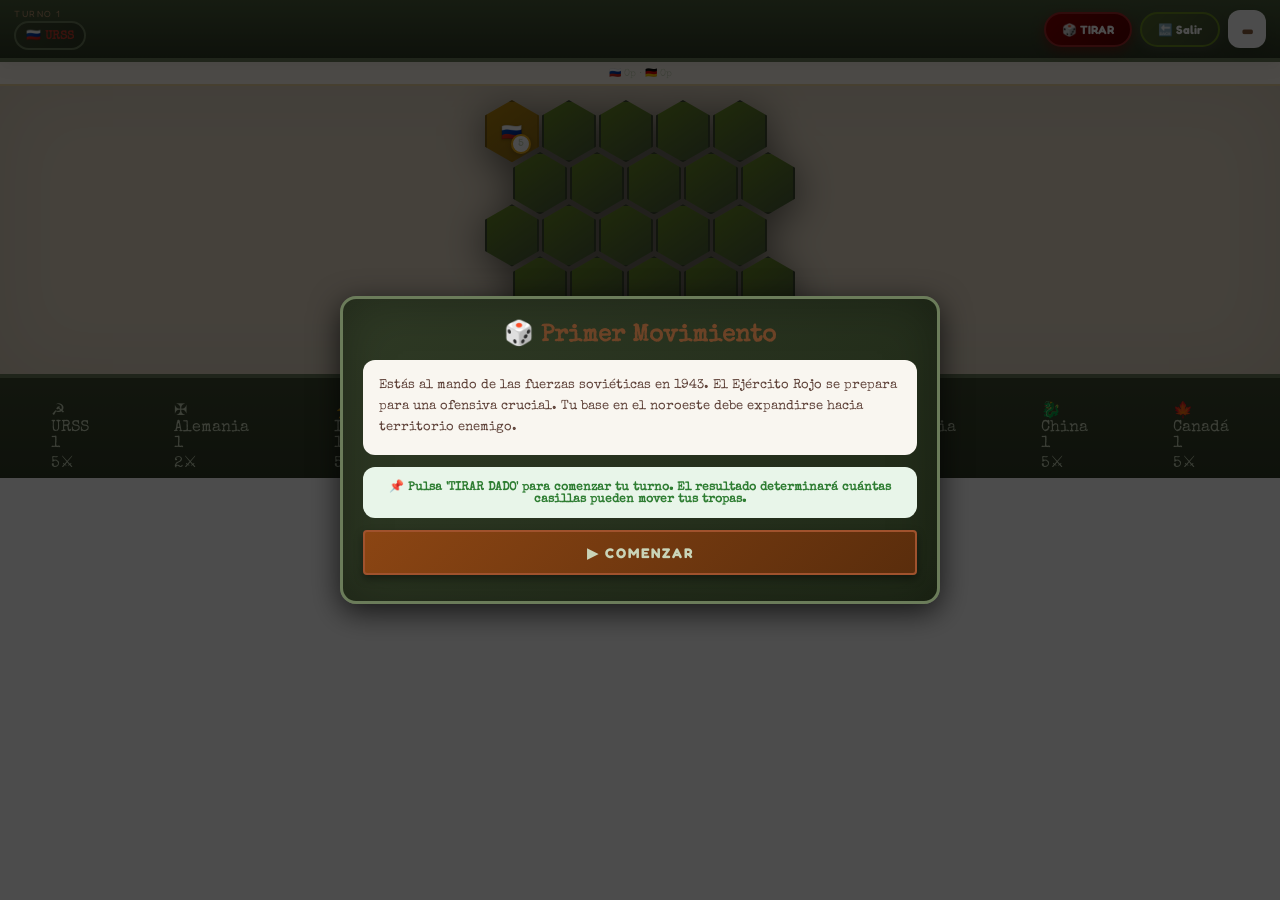
==== commit e523a1dd: "Complete overhaul of the theme system with full visual identity, audio integration, and ordered disp" ====
--- a/index.html
+++ b/index.html
@@ -816,6 +816,1286 @@
     .theme-card-name { font-size: 16px; }
     .theme-card-subtitle { font-size: 10px; }
 }
+
+/* ═══════════════════════════════════════════════════════════════════════════
+   ESTILOS ESPECÍFICOS POR AMBIENTACIÓN - IDENTIDAD VISUAL COMPLETA
+   ═══════════════════════════════════════════════════════════════════════════ */
+
+/* ───────────────────────────────────────────────────────────────────────────
+   WWII - Estilo Militar Bélico
+   ─────────────────────────────────────────────────────────────────────────── */
+body.theme-ww2 {
+    --theme-font: 'Special Elite', cursive;
+    --theme-bg: linear-gradient(135deg, #3d4a2f 0%, #2a3520 50%, #1f2917 100%);
+    --theme-text: #c9d4b8;
+    --theme-panel: #2f3a25;
+    --theme-gold: #8b7355;
+    --theme-accent: #6b8e23;
+    --theme-border: #4a5d3a;
+    --theme-shadow: 0 4px 12px rgba(0,0,0,0.5);
+    --btn-radius: 4px;
+}
+
+body.theme-ww2 #top-bar {
+    background: linear-gradient(180deg, #4a5d3a 0%, #2f3a25 100%);
+    border-bottom: 4px solid #6b7c5a;
+    box-shadow: 0 4px 15px rgba(0,0,0,0.6);
+    font-family: 'Special Elite', cursive;
+}
+
+body.theme-ww2 .modal-box {
+    background: linear-gradient(135deg, #2f3a25 0%, #1f2917 100%);
+    border: 3px solid #6b7c5a;
+    box-shadow: 0 8px 30px rgba(0,0,0,0.7), inset 0 0 50px rgba(0,0,0,0.3);
+    font-family: 'Special Elite', cursive;
+}
+
+body.theme-ww2 .modal-btn {
+    background: linear-gradient(135deg, #5a6b4a 0%, #3d4a2f 100%);
+    border: 2px solid #6b7c5a;
+    color: #c9d4b8;
+    text-transform: uppercase;
+    letter-spacing: 2px;
+    border-radius: 4px;
+    box-shadow: 0 4px 8px rgba(0,0,0,0.4);
+}
+
+body.theme-ww2 .modal-btn:hover {
+    background: linear-gradient(135deg, #6b8e23 0%, #4a5d3a 100%);
+    box-shadow: 0 6px 15px rgba(107,142,35,0.4);
+}
+
+body.theme-ww2 .btn-primary {
+    background: linear-gradient(135deg, #8b4513 0%, #5a2d0c 100%);
+    border-color: #a0522d;
+}
+
+body.theme-ww2 .btn-gold {
+    background: linear-gradient(135deg, #b8860b 0%, #8b6914 100%);
+    border-color: #daa520;
+    color: #2f3a25;
+}
+
+body.theme-ww2 .dice-btn {
+    background: linear-gradient(135deg, #8b0000 0%, #5a0000 100%);
+    border: 2px solid #a52a2a;
+    box-shadow: 0 4px 12px rgba(139,0,0,0.5);
+}
+
+body.theme-ww2 .exit-btn {
+    background: linear-gradient(135deg, #556b2f 0%, #3d4a2f 100%);
+    border: 2px solid #6b8e23;
+}
+
+body.theme-ww2 #hex-grid {
+    filter: drop-shadow(0 8px 20px rgba(0,0,0,0.6));
+}
+
+body.theme-ww2 .hex.plains .hex-inner {
+    background: linear-gradient(145deg, #6b8e23 0%, #4a5d3a 100%);
+    border: 2px solid #3d4a2f;
+}
+
+body.theme-ww2 .hex.mountain .hex-inner {
+    background: linear-gradient(145deg, #8b7355 0%, #5a4a3a 100%);
+}
+
+body.theme-ww2 .hex.river .hex-inner {
+    background: linear-gradient(145deg, #5a7c8e 0%, #3d4a5a 100%);
+}
+
+body.theme-ww2 .hex.city .hex-inner {
+    background: linear-gradient(145deg, #a0825a 0%, #6b5a3a 100%);
+}
+
+body.theme-ww2 .hex.base .hex-inner {
+    background: linear-gradient(145deg, #b8860b 0%, #8b6914 100%);
+    animation: ww2BaseGlow 2s infinite alternate;
+}
+
+@keyframes ww2BaseGlow {
+    from { box-shadow: inset 0 0 15px rgba(184,134,11,0.4), 0 0 10px rgba(184,134,11,0.3); }
+    to { box-shadow: inset 0 0 25px rgba(184,134,11,0.7), 0 0 20px rgba(184,134,11,0.5); }
+}
+
+body.theme-ww2 .hex.selected .hex-inner {
+    border: 3px solid #ffd700 !important;
+    box-shadow: 0 0 20px rgba(255,215,0,0.6);
+}
+
+body.theme-ww2 .hex.movable .hex-inner {
+    border: 3px solid #6b8e23 !important;
+    box-shadow: 0 0 15px rgba(107,142,35,0.5);
+}
+
+body.theme-ww2 .hex.attackable .hex-inner {
+    border: 3px solid #dc143c !important;
+    box-shadow: 0 0 15px rgba(220,20,60,0.6);
+}
+
+body.theme-ww2 #bottom-panel {
+    background: linear-gradient(180deg, #3d4a2f 0%, #2f3a25 100%);
+    border-top: 4px solid #6b7c5a;
+}
+
+body.theme-ww2 .menu-tab {
+    background: #2f3a25;
+    color: #8a9a7a;
+    border-right: 2px solid #4a5d3a;
+    font-family: 'Special Elite', cursive;
+    text-transform: uppercase;
+}
+
+body.theme-ww2 .menu-tab.active {
+    background: #3d4a2f;
+    color: #c9d4b8;
+    box-shadow: inset 0 -3px 0 #6b8e23;
+}
+
+body.theme-ww2 .counter-btn {
+    background: linear-gradient(135deg, #6b7c5a 0%, #4a5d3a 100%);
+    border: 2px solid #8b9a7a;
+    box-shadow: 0 4px 10px rgba(0,0,0,0.4);
+}
+
+body.theme-ww2 .player-badge {
+    background: linear-gradient(135deg, #3d4a2f 0%, #2f3a25 100%);
+    border: 2px solid #6b7c5a;
+    font-family: 'Special Elite', cursive;
+}
+
+body.theme-ww2 .progress-bar-aaa {
+    background: linear-gradient(90deg, #2f3a25 0%, #4a5d3a 100%);
+    border: 2px solid #6b7c5a;
+}
+
+body.theme-ww2 .progress-fill-aaa {
+    background: linear-gradient(90deg, #6b8e23 0%, #8b9a3a 100%);
+    box-shadow: 0 0 15px rgba(107,142,35,0.5);
+}
+
+/* ───────────────────────────────────────────────────────────────────────────
+   ANTIGUA - Estilo Greco-Romano
+   ─────────────────────────────────────────────────────────────────────────── */
+body.theme-ancient {
+    --theme-font: 'Nunito', sans-serif;
+    --theme-bg: linear-gradient(135deg, #f5ebe0 0%, #e8dcc8 50%, #d4c4a8 100%);
+    --theme-text: #5c4033;
+    --theme-panel: #f8f1e5;
+    --theme-gold: #c9a961;
+    --theme-accent: #ffd700;
+    --theme-border: #d4c4a8;
+    --theme-shadow: 0 4px 15px rgba(92,64,51,0.2);
+    --btn-radius: 8px;
+}
+
+body.theme-ancient #top-bar {
+    background: linear-gradient(180deg, #f8f1e5 0%, #e8dcc8 100%);
+    border-bottom: 4px solid #c9a961;
+    box-shadow: 0 4px 15px rgba(92,64,51,0.15);
+    font-family: 'Nunito', sans-serif;
+}
+
+body.theme-ancient .modal-box {
+    background: linear-gradient(135deg, #fef9f0 0%, #f8f1e5 100%);
+    border: 3px solid #c9a961;
+    box-shadow: 0 8px 30px rgba(92,64,51,0.2);
+    border-radius: 12px;
+}
+
+body.theme-ancient .modal-btn {
+    background: linear-gradient(135deg, #f8f1e5 0%, #e8dcc8 100%);
+    border: 2px solid #d4c4a8;
+    color: #5c4033;
+    border-radius: 8px;
+    box-shadow: 0 4px 10px rgba(92,64,51,0.15);
+}
+
+body.theme-ancient .modal-btn:hover {
+    background: linear-gradient(135deg, #fff9f0 0%, #f8f1e5 100%);
+    border-color: #c9a961;
+    box-shadow: 0 6px 15px rgba(201,169,97,0.3);
+}
+
+body.theme-ancient .btn-primary {
+    background: linear-gradient(135deg, #c9a961 0%, #a0825a 100%);
+    border-color: #d4b471;
+}
+
+body.theme-ancient .btn-gold {
+    background: linear-gradient(135deg, #ffd700 0%, #daa520 100%);
+    border-color: #ffd700;
+    color: #5c4033;
+}
+
+body.theme-ancient .dice-btn {
+    background: linear-gradient(135deg, #8b0000 0%, #5a0000 100%);
+    border: 2px solid #a52a2a;
+    box-shadow: 0 4px 12px rgba(139,0,0,0.4);
+}
+
+body.theme-ancient #hex-grid {
+    filter: drop-shadow(0 6px 15px rgba(92,64,51,0.2));
+}
+
+body.theme-ancient .hex.plains .hex-inner {
+    background: linear-gradient(145deg, #a8c99a 0%, #7ab86a 100%);
+    border: 2px solid #8b9a7a;
+}
+
+body.theme-ancient .hex.mountain .hex-inner {
+    background: linear-gradient(145deg, #d4c4a8 0%, #a89478 100%);
+}
+
+body.theme-ancient .hex.river .hex-inner {
+    background: linear-gradient(145deg, #7ec8e3 0%, #4a9cb8 100%);
+}
+
+body.theme-ancient .hex.city .hex-inner {
+    background: linear-gradient(145deg, #f5c27b 0%, #d4952a 100%);
+}
+
+body.theme-ancient .hex.base .hex-inner {
+    background: linear-gradient(135deg, #ffd700 0%, #daa520 100%);
+    animation: ancientBaseGlow 2s infinite alternate;
+}
+
+@keyframes ancientBaseGlow {
+    from { box-shadow: inset 0 0 15px rgba(255,215,0,0.5), 0 0 10px rgba(255,215,0,0.3); }
+    to { box-shadow: inset 0 0 25px rgba(255,215,0,0.8), 0 0 20px rgba(255,215,0,0.5); }
+}
+
+body.theme-ancient .hex.selected .hex-inner {
+    border: 3px solid #ffd700 !important;
+    box-shadow: 0 0 20px rgba(255,215,0,0.7);
+}
+
+body.theme-ancient .hex.movable .hex-inner {
+    border: 3px solid #27ae60 !important;
+    box-shadow: 0 0 15px rgba(39,174,96,0.5);
+}
+
+body.theme-ancient .hex.attackable .hex-inner {
+    border: 3px solid #e74c3c !important;
+    box-shadow: 0 0 15px rgba(231,76,60,0.6);
+}
+
+body.theme-ancient #bottom-panel {
+    background: linear-gradient(180deg, #f8f1e5 0%, #e8dcc8 100%);
+    border-top: 4px solid #c9a961;
+}
+
+body.theme-ancient .menu-tab {
+    background: #f8f1e5;
+    color: #8b7355;
+    border-right: 2px solid #d4c4a8;
+}
+
+body.theme-ancient .menu-tab.active {
+    background: #fff9f0;
+    color: #5c4033;
+    box-shadow: inset 0 -3px 0 #c9a961;
+}
+
+body.theme-ancient .counter-btn {
+    background: linear-gradient(135deg, #f8f1e5 0%, #e8dcc8 100%);
+    border: 2px solid #d4c4a8;
+    box-shadow: 0 4px 10px rgba(92,64,51,0.15);
+}
+
+body.theme-ancient .player-badge {
+    background: linear-gradient(135deg, #f8f1e5 0%, #e8dcc8 100%);
+    border: 2px solid #d4c4a8;
+}
+
+body.theme-ancient .progress-bar-aaa {
+    background: linear-gradient(90deg, #e8dcc8 0%, #d4c4a8 100%);
+    border: 2px solid #c9a961;
+}
+
+body.theme-ancient .progress-fill-aaa {
+    background: linear-gradient(90deg, #c9a961 0%, #ffd700 100%);
+    box-shadow: 0 0 15px rgba(201,169,97,0.5);
+}
+
+/* ───────────────────────────────────────────────────────────────────────────
+   VIDEOJUEGOS - Estilo Retro Arcade/Neón
+   ─────────────────────────────────────────────────────────────────────────── */
+body.theme-gaming {
+    --theme-font: 'Press Start 2P', cursive;
+    --theme-bg: linear-gradient(135deg, #0a0a1a 0%, #1a0a2e 50%, #0f0f2a 100%);
+    --theme-text: #00ff88;
+    --theme-panel: #1a0a2e;
+    --theme-gold: #00ff88;
+    --theme-accent: #ff00ff;
+    --theme-border: #00ffff;
+    --theme-shadow: 0 0 20px rgba(0,255,136,0.4);
+    --btn-radius: 4px;
+}
+
+body.theme-gaming #top-bar {
+    background: linear-gradient(180deg, #1a0a2e 0%, #0a0a1a 100%);
+    border: 3px solid #00ff88;
+    border-bottom-width: 3px;
+    box-shadow: 0 0 25px rgba(0,255,136,0.5);
+    font-family: 'Press Start 2P', cursive;
+}
+
+body.theme-gaming .modal-box {
+    background: linear-gradient(135deg, #0a0a1a 0%, #1a0a2e 100%);
+    border: 3px solid #00ff88;
+    box-shadow: 0 0 30px rgba(0,255,136,0.4), inset 0 0 50px rgba(0,255,136,0.1);
+    font-family: 'Press Start 2P', cursive;
+}
+
+body.theme-gaming .modal-btn {
+    background: linear-gradient(135deg, #1a0a2e 0%, #0a0a1a 100%);
+    border: 3px solid #00ff88;
+    color: #00ff88;
+    text-transform: uppercase;
+    letter-spacing: 2px;
+    border-radius: 4px;
+    box-shadow: 0 0 15px rgba(0,255,136,0.3);
+}
+
+body.theme-gaming .modal-btn:hover {
+    background: #00ff88;
+    color: #0a0a1a;
+    box-shadow: 0 0 25px rgba(0,255,136,0.8);
+}
+
+body.theme-gaming .btn-primary {
+    background: linear-gradient(135deg, #ff00ff 0%, #cc00cc 100%);
+    border-color: #ff00ff;
+    box-shadow: 0 0 15px rgba(255,0,255,0.5);
+}
+
+body.theme-gaming .btn-gold {
+    background: linear-gradient(135deg, #ffff00 0%, #cccc00 100%);
+    border-color: #ffff00;
+    color: #0a0a1a;
+    box-shadow: 0 0 15px rgba(255,255,0,0.5);
+}
+
+body.theme-gaming .dice-btn {
+    background: linear-gradient(135deg, #ff0066 0%, #cc0052 100%);
+    border: 3px solid #ff0066;
+    box-shadow: 0 0 20px rgba(255,0,102,0.6);
+}
+
+body.theme-gaming .exit-btn {
+    background: linear-gradient(135deg, #0066ff 0%, #0052cc 100%);
+    border: 3px solid #0066ff;
+    box-shadow: 0 0 15px rgba(0,102,255,0.5);
+}
+
+body.theme-gaming #hex-grid {
+    filter: drop-shadow(0 0 15px rgba(0,255,136,0.5));
+}
+
+body.theme-gaming .hex.plains .hex-inner {
+    background: #00aa55;
+    border: 2px solid #00ff88;
+}
+
+body.theme-gaming .hex.mountain .hex-inner {
+    background: #aa6600;
+    border: 2px solid #ffaa00;
+}
+
+body.theme-gaming .hex.river .hex-inner {
+    background: #0066aa;
+    border: 2px solid #00aaff;
+}
+
+body.theme-gaming .hex.city .hex-inner {
+    background: #ffaa00;
+    border: 2px solid #ffcc00;
+}
+
+body.theme-gaming .hex.base .hex-inner {
+    background: #ffff00;
+    border: 2px solid #ffffff;
+    animation: gamingBaseGlow 1s infinite alternate;
+}
+
+@keyframes gamingBaseGlow {
+    from { box-shadow: 0 0 15px rgba(255,255,0,0.8), inset 0 0 10px rgba(255,255,0,0.5); }
+    to { box-shadow: 0 0 30px rgba(255,255,0,1), inset 0 0 20px rgba(255,255,0,0.8); }
+}
+
+body.theme-gaming .hex.selected .hex-inner {
+    border: 3px solid #00ffff !important;
+    box-shadow: 0 0 25px rgba(0,255,255,0.8);
+    animation: gamingPulse 0.5s ease-in-out infinite;
+}
+
+@keyframes gamingPulse {
+    0%, 100% { transform: scale(1); }
+    50% { transform: scale(1.08); }
+}
+
+body.theme-gaming .hex.movable .hex-inner {
+    border: 3px solid #00ff88 !important;
+    box-shadow: 0 0 20px rgba(0,255,136,0.7);
+}
+
+body.theme-gaming .hex.attackable .hex-inner {
+    border: 3px solid #ff0066 !important;
+    box-shadow: 0 0 20px rgba(255,0,102,0.7);
+}
+
+body.theme-gaming #bottom-panel {
+    background: linear-gradient(180deg, #1a0a2e 0%, #0a0a1a 100%);
+    border-top: 3px solid #00ff88;
+}
+
+body.theme-gaming .menu-tab {
+    background: #0a0a1a;
+    color: #00ff88;
+    border-right: 3px solid #00ff88;
+    font-family: 'Press Start 2P', cursive;
+}
+
+body.theme-gaming .menu-tab.active {
+    background: #00ff88;
+    color: #0a0a1a;
+    box-shadow: 0 0 15px rgba(0,255,136,0.6);
+}
+
+body.theme-gaming .counter-btn {
+    background: linear-gradient(135deg, #1a0a2e 0%, #0a0a1a 100%);
+    border: 3px solid #00ff88;
+    box-shadow: 0 0 15px rgba(0,255,136,0.4);
+    color: #00ff88;
+}
+
+body.theme-gaming .player-badge {
+    background: linear-gradient(135deg, #1a0a2e 0%, #0a0a1a 100%);
+    border: 2px solid #00ff88;
+    color: #00ff88;
+    font-family: 'Press Start 2P', cursive;
+}
+
+body.theme-gaming .progress-bar-aaa {
+    background: linear-gradient(90deg, #0a0a1a 0%, #1a0a2e 100%);
+    border: 2px solid #00ff88;
+}
+
+body.theme-gaming .progress-fill-aaa {
+    background: linear-gradient(90deg, #00ff88, #ff00ff, #00ffff);
+    background-size: 200% 100%;
+    animation: gamingShimmer 2s linear infinite;
+    box-shadow: 0 0 20px rgba(0,255,136,0.6);
+}
+
+@keyframes gamingShimmer {
+    0% { background-position: 200% center; }
+    100% { background-position: -200% center; }
+}
+
+body.theme-gaming #dice-result {
+    background: #0a0a1a;
+    color: #ffff00;
+    border: 2px solid #00ff88;
+    box-shadow: 0 0 15px rgba(0,255,136,0.5);
+}
+
+/* ───────────────────────────────────────────────────────────────────────────
+   PELÍCULAS - Estilo Cinematográfico Hollywood
+   ─────────────────────────────────────────────────────────────────────────── */
+body.theme-movies {
+    --theme-font: 'Nunito', sans-serif;
+    --theme-bg: linear-gradient(135deg, #1a1a2e 0%, #2d1b2e 50%, #1a1a2e 100%);
+    --theme-text: #f5f5f5;
+    --theme-panel: #2d1b2e;
+    --theme-gold: #ffd700;
+    --theme-accent: #c0c0c0;
+    --theme-border: #ffd700;
+    --theme-shadow: 0 8px 30px rgba(0,0,0,0.5);
+    --btn-radius: 6px;
+}
+
+body.theme-movies #top-bar {
+    background: linear-gradient(180deg, #2d1b2e 0%, #1a1a2e 100%);
+    border-bottom: 3px solid #ffd700;
+    box-shadow: 0 4px 20px rgba(255,215,0,0.2);
+}
+
+body.theme-movies .modal-box {
+    background: linear-gradient(135deg, #2d1b2e 0%, #1a1a2e 100%);
+    border: 2px solid #ffd700;
+    box-shadow: 0 10px 40px rgba(0,0,0,0.6), inset 0 0 30px rgba(255,215,0,0.1);
+    border-radius: 8px;
+}
+
+body.theme-movies .modal-btn {
+    background: linear-gradient(135deg, #1a1a2e 0%, #2d1b2e 100%);
+    border: 2px solid #ffd700;
+    color: #f5f5f5;
+    border-radius: 6px;
+    box-shadow: 0 4px 15px rgba(0,0,0,0.4);
+}
+
+body.theme-movies .modal-btn:hover {
+    background: linear-gradient(135deg, #ffd700 0%, #daa520 100%);
+    color: #1a1a2e;
+    box-shadow: 0 6px 20px rgba(255,215,0,0.4);
+}
+
+body.theme-movies .btn-primary {
+    background: linear-gradient(135deg, #8b0000 0%, #5a0000 100%);
+    border-color: #a52a2a;
+}
+
+body.theme-movies .btn-gold {
+    background: linear-gradient(135deg, #ffd700 0%, #daa520 100%);
+    border-color: #ffd700;
+    color: #1a1a2e;
+    box-shadow: 0 0 15px rgba(255,215,0,0.4);
+}
+
+body.theme-movies .dice-btn {
+    background: linear-gradient(135deg, #c41e3a 0%, #8b0000 100%);
+    border: 2px solid #ffd700;
+    box-shadow: 0 4px 15px rgba(196,30,58,0.5);
+}
+
+body.theme-movies #hex-grid {
+    filter: drop-shadow(0 8px 25px rgba(0,0,0,0.6));
+}
+
+body.theme-movies .hex.plains .hex-inner {
+    background: linear-gradient(145deg, #4a5d4a 0%, #2d3a2d 100%);
+    border: 2px solid #5a6d5a;
+}
+
+body.theme-movies .hex.mountain .hex-inner {
+    background: linear-gradient(145deg, #5a4a3a 0%, #3a2d1f 100%);
+}
+
+body.theme-movies .hex.river .hex-inner {
+    background: linear-gradient(145deg, #3a4a5a 0%, #1f2d3a 100%);
+}
+
+body.theme-movies .hex.city .hex-inner {
+    background: linear-gradient(145deg, #8b6914 0%, #5a4a0a 100%);
+}
+
+body.theme-movies .hex.base .hex-inner {
+    background: linear-gradient(135deg, #ffd700 0%, #daa520 100%);
+    animation: moviesBaseGlow 2s infinite alternate;
+}
+
+@keyframes moviesBaseGlow {
+    from { box-shadow: inset 0 0 20px rgba(255,215,0,0.5), 0 0 15px rgba(255,215,0,0.3); }
+    to { box-shadow: inset 0 0 35px rgba(255,215,0,0.8), 0 0 30px rgba(255,215,0,0.5); }
+}
+
+body.theme-movies .hex.selected .hex-inner {
+    border: 3px solid #ffd700 !important;
+    box-shadow: 0 0 25px rgba(255,215,0,0.8);
+}
+
+body.theme-movies .hex.movable .hex-inner {
+    border: 3px solid #27ae60 !important;
+    box-shadow: 0 0 20px rgba(39,174,96,0.6);
+}
+
+body.theme-movies .hex.attackable .hex-inner {
+    border: 3px solid #e74c3c !important;
+    box-shadow: 0 0 20px rgba(231,76,60,0.7);
+    animation: moviesAttackPulse 0.6s ease-in-out infinite;
+}
+
+@keyframes moviesAttackPulse {
+    0%, 100% { opacity: 1; }
+    50% { opacity: 0.7; }
+}
+
+body.theme-movies #bottom-panel {
+    background: linear-gradient(180deg, #2d1b2e 0%, #1a1a2e 100%);
+    border-top: 3px solid #ffd700;
+}
+
+body.theme-movies .menu-tab {
+    background: #1a1a2e;
+    color: #888;
+    border-right: 2px solid #3a2a3a;
+}
+
+body.theme-movies .menu-tab.active {
+    background: #2d1b2e;
+    color: #ffd700;
+    box-shadow: inset 0 -3px 0 #ffd700;
+}
+
+body.theme-movies .counter-btn {
+    background: linear-gradient(135deg, #2d1b2e 0%, #1a1a2e 100%);
+    border: 2px solid #ffd700;
+    box-shadow: 0 4px 15px rgba(0,0,0,0.4);
+    color: #f5f5f5;
+}
+
+body.theme-movies .player-badge {
+    background: linear-gradient(135deg, #2d1b2e 0%, #1a1a2e 100%);
+    border: 2px solid #ffd700;
+    color: #f5f5f5;
+}
+
+body.theme-movies .progress-bar-aaa {
+    background: linear-gradient(90deg, #1a1a2e 0%, #2d1b2e 100%);
+    border: 2px solid #ffd700;
+}
+
+body.theme-movies .progress-fill-aaa {
+    background: linear-gradient(90deg, #ffd700 0%, #ffec8b 100%);
+    box-shadow: 0 0 20px rgba(255,215,0,0.6);
+}
+
+/* ───────────────────────────────────────────────────────────────────────────
+   ANIME - Estilo Japonés Vibrante
+   ─────────────────────────────────────────────────────────────────────────── */
+body.theme-anime {
+    --theme-font: 'Nunito', sans-serif;
+    --theme-bg: linear-gradient(135deg, #ffecd2 0%, #fcb69f 50%, #ffecd2 100%);
+    --theme-text: #ff6b6b;
+    --theme-panel: #fff5eb;
+    --theme-gold: #ff6b9d;
+    --theme-accent: #4ecdc4;
+    --theme-border: #ffeaa7;
+    --theme-shadow: 0 6px 20px rgba(255,107,107,0.3);
+    --btn-radius: 20px;
+}
+
+body.theme-anime #top-bar {
+    background: linear-gradient(180deg, #fff5eb 0%, #ffecd2 100%);
+    border-bottom: 3px solid #ff6b9d;
+    box-shadow: 0 4px 15px rgba(255,107,157,0.3);
+}
+
+body.theme-anime .modal-box {
+    background: linear-gradient(135deg, #fff9f5 0%, #fff5eb 100%);
+    border: 3px solid #ff6b9d;
+    box-shadow: 0 8px 30px rgba(255,107,157,0.3);
+    border-radius: 20px;
+}
+
+body.theme-anime .modal-btn {
+    background: linear-gradient(135deg, #ffecd2 0%, #fcb69f 100%);
+    border: 2px solid #ff6b9d;
+    color: #ff6b6b;
+    border-radius: 20px;
+    box-shadow: 0 4px 12px rgba(255,107,157,0.3);
+}
+
+body.theme-anime .modal-btn:hover {
+    background: linear-gradient(135deg, #ff6b9d 0%, #ff8fb3 100%);
+    color: white;
+    box-shadow: 0 6px 20px rgba(255,107,157,0.5);
+    transform: translateY(-3px);
+}
+
+body.theme-anime .btn-primary {
+    background: linear-gradient(135deg, #ff6b9d 0%, #ff8fb3 100%);
+    border-color: #ffb6c1;
+}
+
+body.theme-anime .btn-gold {
+    background: linear-gradient(135deg, #ffeaa7 0%, #ffd700 100%);
+    border-color: #ffeaa7;
+    color: #ff6b6b;
+}
+
+body.theme-anime .dice-btn {
+    background: linear-gradient(135deg, #ff6b6b 0%, #ee5a5a 100%);
+    border: 2px solid #ff8f8f;
+    box-shadow: 0 4px 15px rgba(255,107,107,0.5);
+}
+
+body.theme-anime #hex-grid {
+    filter: drop-shadow(0 6px 20px rgba(255,107,107,0.3));
+}
+
+body.theme-anime .hex.plains .hex-inner {
+    background: linear-gradient(145deg, #98d9a8 0%, #6bc98a 100%);
+    border: 2px solid #8be99a;
+}
+
+body.theme-anime .hex.mountain .hex-inner {
+    background: linear-gradient(145deg, #e9c9a8 0%, #d9b488 100%);
+}
+
+body.theme-anime .hex.river .hex-inner {
+    background: linear-gradient(145deg, #9ed9e9 0%, #7ec9d9 100%);
+}
+
+body.theme-anime .hex.city .hex-inner {
+    background: linear-gradient(145deg, #ffeaa7 0%, #ffd700 100%);
+}
+
+body.theme-anime .hex.base .hex-inner {
+    background: linear-gradient(135deg, #ff6b9d 0%, #ff8fb3 100%);
+    animation: animeBaseGlow 1.5s infinite alternate;
+}
+
+@keyframes animeBaseGlow {
+    from { box-shadow: inset 0 0 15px rgba(255,107,157,0.5), 0 0 10px rgba(255,107,157,0.3); }
+    to { box-shadow: inset 0 0 25px rgba(255,107,157,0.8), 0 0 20px rgba(255,107,157,0.5); }
+}
+
+body.theme-anime .hex.selected .hex-inner {
+    border: 3px solid #ff6b9d !important;
+    box-shadow: 0 0 25px rgba(255,107,157,0.8);
+    animation: animePulse 0.5s ease-in-out infinite;
+}
+
+@keyframes animePulse {
+    0%, 100% { transform: scale(1); }
+    50% { transform: scale(1.1); }
+}
+
+body.theme-anime .hex.movable .hex-inner {
+    border: 3px solid #4ecdc4 !important;
+    box-shadow: 0 0 20px rgba(78,205,196,0.6);
+}
+
+body.theme-anime .hex.attackable .hex-inner {
+    border: 3px solid #ff6b6b !important;
+    box-shadow: 0 0 20px rgba(255,107,107,0.7);
+}
+
+body.theme-anime #bottom-panel {
+    background: linear-gradient(180deg, #fff5eb 0%, #ffecd2 100%);
+    border-top: 3px solid #ff6b9d;
+}
+
+body.theme-anime .menu-tab {
+    background: #fff5eb;
+    color: #ff8f8f;
+    border-right: 2px solid #ffd5e0;
+}
+
+body.theme-anime .menu-tab.active {
+    background: #fff9f5;
+    color: #ff6b9d;
+    box-shadow: inset 0 -3px 0 #ff6b9d;
+}
+
+body.theme-anime .counter-btn {
+    background: linear-gradient(135deg, #fff5eb 0%, #ffecd2 100%);
+    border: 2px solid #ff6b9d;
+    box-shadow: 0 4px 12px rgba(255,107,157,0.3);
+    color: #ff6b6b;
+}
+
+body.theme-anime .player-badge {
+    background: linear-gradient(135deg, #fff5eb 0%, #ffecd2 100%);
+    border: 2px solid #ff6b9d;
+    color: #ff6b6b;
+}
+
+body.theme-anime .progress-bar-aaa {
+    background: linear-gradient(90deg, #ffecd2 0%, #fcb69f 100%);
+    border: 2px solid #ff6b9d;
+}
+
+body.theme-anime .progress-fill-aaa {
+    background: linear-gradient(90deg, #ff6b9d 0%, #4ecdc4 100%);
+    box-shadow: 0 0 15px rgba(255,107,157,0.5);
+}
+
+/* ───────────────────────────────────────────────────────────────────────────
+   CÓMICS - Estilo Viñeta Superheroica
+   ─────────────────────────────────────────────────────────────────────────── */
+body.theme-comics {
+    --theme-font: 'Nunito', sans-serif;
+    --theme-bg: linear-gradient(135deg, #fff200 0%, #ff6b6b 50%, #fff200 100%);
+    --theme-text: #2f3542;
+    --theme-panel: #fff9e6;
+    --theme-gold: #ff4757;
+    --theme-accent: #3742fa;
+    --theme-border: #2f3542;
+    --theme-shadow: 6px 6px 0px rgba(0,0,0,0.3);
+    --btn-radius: 8px;
+}
+
+body.theme-comics #top-bar {
+    background: linear-gradient(180deg, #fff9e6 0%, #fff200 100%);
+    border: 3px solid #2f3542;
+    border-bottom-width: 3px;
+    box-shadow: 6px 6px 0px rgba(0,0,0,0.2);
+}
+
+body.theme-comics .modal-box {
+    background: linear-gradient(135deg, #fff9e6 0%, #fff200 100%);
+    border: 4px solid #2f3542;
+    box-shadow: 8px 8px 0px rgba(0,0,0,0.3);
+    border-radius: 8px;
+}
+
+body.theme-comics .modal-btn {
+    background: linear-gradient(135deg, #ff4757 0%, #ff6b6b 100%);
+    border: 3px solid #2f3542;
+    color: white;
+    border-radius: 8px;
+    box-shadow: 4px 4px 0px rgba(0,0,0,0.3);
+    text-transform: uppercase;
+    font-weight: 900;
+}
+
+body.theme-comics .modal-btn:hover {
+    transform: translate(-2px, -2px);
+    box-shadow: 6px 6px 0px rgba(0,0,0,0.3);
+}
+
+body.theme-comics .modal-btn:active {
+    transform: translate(2px, 2px);
+    box-shadow: 2px 2px 0px rgba(0,0,0,0.3);
+}
+
+body.theme-comics .btn-primary {
+    background: linear-gradient(135deg, #3742fa 0%, #5765f5 100%);
+    border-color: #2f3542;
+    box-shadow: 4px 4px 0px rgba(0,0,0,0.3);
+}
+
+body.theme-comics .btn-gold {
+    background: linear-gradient(135deg, #ffa502 0%, #ffbf00 100%);
+    border-color: #2f3542;
+    color: #2f3542;
+    box-shadow: 4px 4px 0px rgba(0,0,0,0.3);
+}
+
+body.theme-comics .dice-btn {
+    background: linear-gradient(135deg, #ff4757 0%, #ff6b6b 100%);
+    border: 3px solid #2f3542;
+    box-shadow: 4px 4px 0px rgba(0,0,0,0.3);
+}
+
+body.theme-comics .exit-btn {
+    background: linear-gradient(135deg, #5765f5 0%, #3742fa 100%);
+    border: 3px solid #2f3542;
+    box-shadow: 4px 4px 0px rgba(0,0,0,0.3);
+}
+
+body.theme-comics #hex-grid {
+    filter: drop-shadow(6px 6px 0px rgba(0,0,0,0.2));
+}
+
+body.theme-comics .hex.plains .hex-inner {
+    background: #7bed9f;
+    border: 3px solid #2f3542;
+}
+
+body.theme-comics .hex.mountain .hex-inner {
+    background: #ffa502;
+    border: 3px solid #2f3542;
+}
+
+body.theme-comics .hex.river .hex-inner {
+    background: #70a1ff;
+    border: 3px solid #2f3542;
+}
+
+body.theme-comics .hex.city .hex-inner {
+    background: #ffd700;
+    border: 3px solid #2f3542;
+}
+
+body.theme-comics .hex.base .hex-inner {
+    background: #ff4757;
+    border: 3px solid #2f3542;
+    animation: comicsBasePop 1s infinite alternate;
+}
+
+@keyframes comicsBasePop {
+    from { transform: scale(1); }
+    to { transform: scale(1.05); }
+}
+
+body.theme-comics .hex.selected .hex-inner {
+    border: 4px solid #2f3542 !important;
+    box-shadow: 6px 6px 0px rgba(0,0,0,0.3);
+    animation: comicsSelectPulse 0.4s ease-in-out infinite;
+}
+
+@keyframes comicsSelectPulse {
+    0%, 100% { transform: scale(1); }
+    50% { transform: scale(1.08); }
+}
+
+body.theme-comics .hex.movable .hex-inner {
+    border: 4px solid #2ed573 !important;
+    box-shadow: 4px 4px 0px rgba(0,0,0,0.3);
+}
+
+body.theme-comics .hex.attackable .hex-inner {
+    border: 4px solid #ff4757 !important;
+    box-shadow: 4px 4px 0px rgba(0,0,0,0.3);
+}
+
+body.theme-comics #bottom-panel {
+    background: linear-gradient(180deg, #fff9e6 0%, #fff200 100%);
+    border-top: 3px solid #2f3542;
+}
+
+body.theme-comics .menu-tab {
+    background: #fff9e6;
+    color: #5765f5;
+    border-right: 3px solid #2f3542;
+    font-weight: 900;
+    text-transform: uppercase;
+}
+
+body.theme-comics .menu-tab.active {
+    background: #fff;
+    color: #ff4757;
+    box-shadow: inset 0 -4px 0 #ff4757;
+}
+
+body.theme-comics .counter-btn {
+    background: linear-gradient(135deg, #ff4757 0%, #ff6b6b 100%);
+    border: 3px solid #2f3542;
+    box-shadow: 4px 4px 0px rgba(0,0,0,0.3);
+    color: white;
+    font-weight: 900;
+}
+
+body.theme-comics .player-badge {
+    background: #fff;
+    border: 3px solid #2f3542;
+    color: #2f3542;
+    font-weight: 900;
+    box-shadow: 4px 4px 0px rgba(0,0,0,0.2);
+}
+
+body.theme-comics .progress-bar-aaa {
+    background: #fff;
+    border: 3px solid #2f3542;
+    box-shadow: inset 3px 3px 0px rgba(0,0,0,0.1);
+}
+
+body.theme-comics .progress-fill-aaa {
+    background: linear-gradient(90deg, #ff4757 0%, #3742fa 100%);
+    box-shadow: 3px 3px 0px rgba(0,0,0,0.2);
+}
+
+body.theme-comics #dice-result {
+    background: #fff;
+    color: #ff4757;
+    border: 3px solid #2f3542;
+    box-shadow: 4px 4px 0px rgba(0,0,0,0.2);
+    font-weight: 900;
+}
+
+/* ───────────────────────────────────────────────────────────────────────────
+   LITERATURA - Estilo Pergamino Antiguo
+   ─────────────────────────────────────────────────────────────────────────── */
+body.theme-literature {
+    --theme-font: 'Patrick Hand', cursive;
+    --theme-bg: linear-gradient(135deg, #f8f1e5 0%, #e8dcc8 50%, #d4c4a8 100%);
+    --theme-text: #4a3728;
+    --theme-panel: #f8f1e5;
+    --theme-gold: #8b7355;
+    --theme-accent: #6b5344;
+    --theme-border: #a89478;
+    --theme-shadow: 0 4px 15px rgba(74,55,40,0.15);
+    --btn-radius: 6px;
+}
+
+body.theme-literature #top-bar {
+    background: linear-gradient(180deg, #f8f1e5 0%, #e8dcc8 100%);
+    border-bottom: 3px solid #8b7355;
+    box-shadow: 0 4px 15px rgba(74,55,40,0.1);
+    font-family: 'Patrick Hand', cursive;
+}
+
+body.theme-literature .modal-box {
+    background: linear-gradient(135deg, #fef9f0 0%, #f8f1e5 100%);
+    border: 2px solid #a89478;
+    box-shadow: 0 8px 25px rgba(74,55,40,0.15);
+    border-radius: 6px;
+}
+
+body.theme-literature .modal-btn {
+    background: linear-gradient(135deg, #f8f1e5 0%, #e8dcc8 100%);
+    border: 2px solid #a89478;
+    color: #4a3728;
+    border-radius: 6px;
+    box-shadow: 0 4px 10px rgba(74,55,40,0.15);
+    font-family: 'Patrick Hand', cursive;
+}
+
+body.theme-literature .modal-btn:hover {
+    background: linear-gradient(135deg, #e8dcc8 0%, #d4c4a8 100%);
+    border-color: #8b7355;
+    box-shadow: 0 6px 15px rgba(139,115,85,0.3);
+}
+
+body.theme-literature .btn-primary {
+    background: linear-gradient(135deg, #8b7355 0%, #6b5344 100%);
+    border-color: #8b7355;
+}
+
+body.theme-literature .btn-gold {
+    background: linear-gradient(135deg, #d4a574 0%, #a88454 100%);
+    border-color: #d4a574;
+    color: #4a3728;
+}
+
+body.theme-literature .dice-btn {
+    background: linear-gradient(135deg, #a52a2a 0%, #8b0000 100%);
+    border: 2px solid #a52a2a;
+    box-shadow: 0 4px 12px rgba(165,42,42,0.4);
+}
+
+body.theme-literature #hex-grid {
+    filter: drop-shadow(0 6px 15px rgba(74,55,40,0.2));
+}
+
+body.theme-literature .hex.plains .hex-inner {
+    background: linear-gradient(145deg, #a8c99a 0%, #8ab87a 100%);
+    border: 2px solid #9ab88a;
+}
+
+body.theme-literature .hex.mountain .hex-inner {
+    background: linear-gradient(145deg, #c4b498 0%, #a49478 100%);
+}
+
+body.theme-literature .hex.river .hex-inner {
+    background: linear-gradient(145deg, #8ec8d8 0%, #6ea8b8 100%);
+}
+
+body.theme-literature .hex.city .hex-inner {
+    background: linear-gradient(145deg, #e5c28b 0%, #c4a26b 100%);
+}
+
+body.theme-literature .hex.base .hex-inner {
+    background: linear-gradient(135deg, #d4a574 0%, #a88454 100%);
+    animation: literatureBaseGlow 2s infinite alternate;
+}
+
+@keyframes literatureBaseGlow {
+    from { box-shadow: inset 0 0 15px rgba(212,165,116,0.5), 0 0 10px rgba(212,165,116,0.3); }
+    to { box-shadow: inset 0 0 25px rgba(212,165,116,0.8), 0 0 20px rgba(212,165,116,0.5); }
+}
+
+body.theme-literature .hex.selected .hex-inner {
+    border: 3px solid #d4a574 !important;
+    box-shadow: 0 0 20px rgba(212,165,116,0.7);
+}
+
+body.theme-literature .hex.movable .hex-inner {
+    border: 3px solid #5a8f5a !important;
+    box-shadow: 0 0 15px rgba(90,143,90,0.5);
+}
+
+body.theme-literature .hex.attackable .hex-inner {
+    border: 3px solid #a52a2a !important;
+    box-shadow: 0 0 15px rgba(165,42,42,0.6);
+}
+
+body.theme-literature #bottom-panel {
+    background: linear-gradient(180deg, #f8f1e5 0%, #e8dcc8 100%);
+    border-top: 3px solid #8b7355;
+}
+
+body.theme-literature .menu-tab {
+    background: #f8f1e5;
+    color: #8b7355;
+    border-right: 2px solid #d4c4a8;
+    font-family: 'Patrick Hand', cursive;
+}
+
+body.theme-literature .menu-tab.active {
+    background: #fef9f0;
+    color: #4a3728;
+    box-shadow: inset 0 -3px 0 #8b7355;
+}
+
+body.theme-literature .counter-btn {
+    background: linear-gradient(135deg, #f8f1e5 0%, #e8dcc8 100%);
+    border: 2px solid #a89478;
+    box-shadow: 0 4px 10px rgba(74,55,40,0.15);
+    color: #4a3728;
+    font-family: 'Patrick Hand', cursive;
+}
+
+body.theme-literature .player-badge {
+    background: linear-gradient(135deg, #f8f1e5 0%, #e8dcc8 100%);
+    border: 2px solid #a89478;
+    color: #4a3728;
+    font-family: 'Patrick Hand', cursive;
+}
+
+body.theme-literature .progress-bar-aaa {
+    background: linear-gradient(90deg, #e8dcc8 0%, #d4c4a8 100%);
+    border: 2px solid #a89478;
+}
+
+body.theme-literature .progress-fill-aaa {
+    background: linear-gradient(90deg, #8b7355 0%, #d4a574 100%);
+    box-shadow: 0 0 15px rgba(139,115,85,0.4);
+}
+
+/* ───────────────────────────────────────────────────────────────────────────
+   RELIGIONES - Estilo Solemne Espiritual
+   ─────────────────────────────────────────────────────────────────────────── */
+body.theme-religion {
+    --theme-font: 'MedievalSharp', cursive;
+    --theme-bg: linear-gradient(135deg, #2c1810 0%, #4a2c2a 50%, #1f0f0a 100%);
+    --theme-text: #ffd700;
+    --theme-panel: #3a2018;
+    --theme-gold: #ffd700;
+    --theme-accent: #ffffff;
+    --theme-border: #c9a961;
+    --theme-shadow: 0 8px 30px rgba(0,0,0,0.6);
+    --btn-radius: 10px;
+}
+
+body.theme-religion #top-bar {
+    background: linear-gradient(180deg, #3a2018 0%, #2c1810 100%);
+    border-bottom: 3px solid #ffd700;
+    box-shadow: 0 4px 20px rgba(255,215,0,0.2);
+    font-family: 'MedievalSharp', cursive;
+}
+
+body.theme-religion .modal-box {
+    background: linear-gradient(135deg, #3a2018 0%, #2c1810 100%);
+    border: 3px solid #ffd700;
+    box-shadow: 0 10px 40px rgba(0,0,0,0.6), inset 0 0 40px rgba(255,215,0,0.1);
+    border-radius: 10px;
+}
+
+body.theme-religion .modal-btn {
+    background: linear-gradient(135deg, #4a2c2a 0%, #3a2018 100%);
+    border: 2px solid #c9a961;
+    color: #ffd700;
+    border-radius: 10px;
+    box-shadow: 0 4px 15px rgba(0,0,0,0.4);
+    font-family: 'MedievalSharp', cursive;
+}
+
+body.theme-religion .modal-btn:hover {
+    background: linear-gradient(135deg, #c9a961 0%, #ffd700 100%);
+    color: #2c1810;
+    box-shadow: 0 6px 20px rgba(255,215,0,0.4);
+}
+
+body.theme-religion .btn-primary {
+    background: linear-gradient(135deg, #800020 0%, #5a0015 100%);
+    border-color: #a00028;
+}
+
+body.theme-religion .btn-gold {
+    background: linear-gradient(135deg, #ffd700 0%, #daa520 100%);
+    border-color: #ffd700;
+    color: #2c1810;
+    box-shadow: 0 0 15px rgba(255,215,0,0.4);
+}
+
+body.theme-religion .dice-btn {
+    background: linear-gradient(135deg, #8b0000 0%, #5a0000 100%);
+    border: 2px solid #ffd700;
+    box-shadow: 0 4px 15px rgba(139,0,0,0.5);
+}
+
+body.theme-religion #hex-grid {
+    filter: drop-shadow(0 8px 25px rgba(0,0,0,0.6));
+}
+
+body.theme-religion .hex.plains .hex-inner {
+    background: linear-gradient(145deg, #5a6b4a 0%, #3a4a2a 100%);
+    border: 2px solid #6b7c5a;
+}
+
+body.theme-religion .hex.mountain .hex-inner {
+    background: linear-gradient(145deg, #8b7355 0%, #5a4a3a 100%);
+}
+
+body.theme-religion .hex.river .hex-inner {
+    background: linear-gradient(145deg, #4a5a6b 0%, #2a3a4a 100%);
+}
+
+body.theme-religion .hex.city .hex-inner {
+    background: linear-gradient(145deg, #a88454 0%, #786444 100%);
+}
+
+body.theme-religion .hex.base .hex-inner {
+    background: linear-gradient(135deg, #ffd700 0%, #daa520 100%);
+    animation: religionBaseGlow 2s infinite alternate;
+}
+
+@keyframes religionBaseGlow {
+    from { box-shadow: inset 0 0 20px rgba(255,215,0,0.6), 0 0 15px rgba(255,215,0,0.4); }
+    to { box-shadow: inset 0 0 35px rgba(255,215,0,0.9), 0 0 30px rgba(255,215,0,0.6); }
+}
+
+body.theme-religion .hex.selected .hex-inner {
+    border: 3px solid #ffd700 !important;
+    box-shadow: 0 0 30px rgba(255,215,0,0.9);
+}
+
+body.theme-religion .hex.movable .hex-inner {
+    border: 3px solid #27ae60 !important;
+    box-shadow: 0 0 20px rgba(39,174,96,0.6);
+}
+
+body.theme-religion .hex.attackable .hex-inner {
+    border: 3px solid #dc143c !important;
+    box-shadow: 0 0 20px rgba(220,20,60,0.7);
+    animation: religionAttackPulse 0.8s ease-in-out infinite;
+}
+
+@keyframes religionAttackPulse {
+    0%, 100% { opacity: 1; box-shadow: 0 0 20px rgba(220,20,60,0.7); }
+    50% { opacity: 0.6; box-shadow: 0 0 30px rgba(220,20,60,0.9); }
+}
+
+body.theme-religion #bottom-panel {
+    background: linear-gradient(180deg, #3a2018 0%, #2c1810 100%);
+    border-top: 3px solid #ffd700;
+}
+
+body.theme-religion .menu-tab {
+    background: #3a2018;
+    color: #8b7355;
+    border-right: 2px solid #4a2c2a;
+    font-family: 'MedievalSharp', cursive;
+}
+
+body.theme-religion .menu-tab.active {
+    background: #4a2c2a;
+    color: #ffd700;
+    box-shadow: inset 0 -3px 0 #ffd700;
+}
+
+body.theme-religion .counter-btn {
+    background: linear-gradient(135deg, #4a2c2a 0%, #3a2018 100%);
+    border: 2px solid #c9a961;
+    box-shadow: 0 4px 15px rgba(0,0,0,0.4);
+    color: #ffd700;
+    font-family: 'MedievalSharp', cursive;
+}
+
+body.theme-religion .player-badge {
+    background: linear-gradient(135deg, #4a2c2a 0%, #3a2018 100%);
+    border: 2px solid #c9a961;
+    color: #ffd700;
+    font-family: 'MedievalSharp', cursive;
+}
+
+body.theme-religion .progress-bar-aaa {
+    background: linear-gradient(90deg, #2c1810 0%, #3a2018 100%);
+    border: 2px solid #c9a961;
+}
+
+body.theme-religion .progress-fill-aaa {
+    background: linear-gradient(90deg, #ffd700 0%, #ffffff 100%);
+    box-shadow: 0 0 20px rgba(255,215,0,0.6);
+}
+
     </style>
 </head>
 <body class="light">
@@ -2713,13 +3993,17 @@
         // INTEGRACIÓN CON SISTEMA DE AMBIENTACIONES
         // ════════════════════════════════════════════════════════════
         
-        // Inicializar sistema de temas al cargar
+        // Inicializar sistema de audio y temas al cargar
+        if (typeof initAudioManager === 'function') {
+            initAudioManager();
+        }
         if (typeof initThemesSystem === 'function') {
             initThemesSystem();
         }
     </script>
     
     <!-- Sistema de Ambientaciones -->
+    <script src="audio_system.js"></script>
     <script src="themes_system.js"></script>
 </body>
 </html>
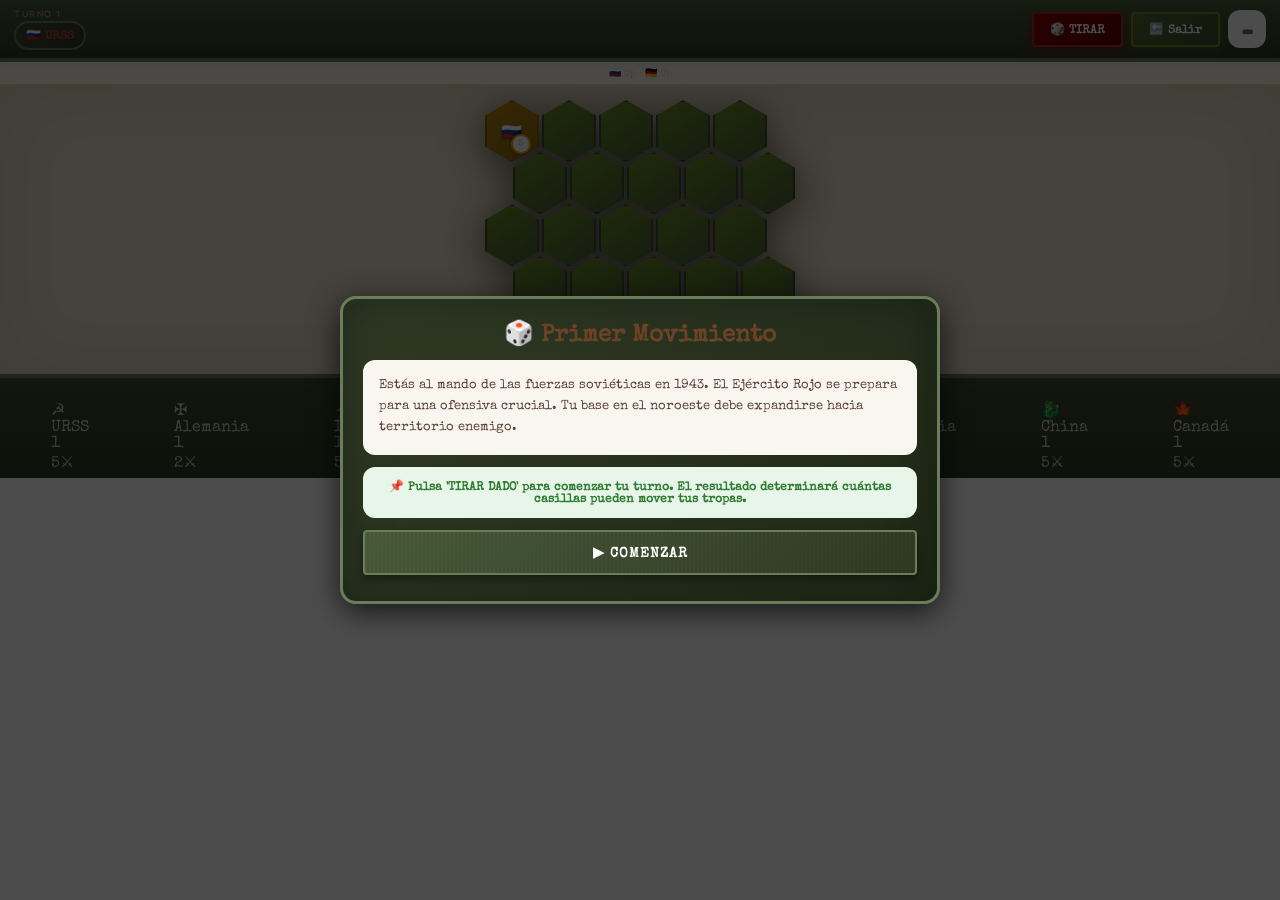
==== commit f2a6da8e: "**Complete Redesign of the Anime Theme** **Key features implemented:** - Updated audio system with n" ====
--- a/index.html
+++ b/index.html
@@ -783,7 +783,7 @@
 .theme-card-aaa[data-theme="ancient"] { --theme-primary: #c9a961; --theme-accent: #ffd700; --theme-bg-start: #d4c4a8; --theme-bg-end: #8b7355; }
 .theme-card-aaa[data-theme="gaming"] { --theme-primary: #00ff88; --theme-accent: #00ffff; --theme-bg-start: #0a0a1a; --theme-bg-end: #1a0a2e; }
 .theme-card-aaa[data-theme="movies"] { --theme-primary: #ffd700; --theme-accent: #c0c0c0; --theme-bg-start: #1a1a2e; --theme-bg-end: #2d1b2e; }
-.theme-card-aaa[data-theme="anime"] { --theme-primary: #ff6b9d; --theme-accent: #ffeaa7; --theme-bg-start: #ffecd2; --theme-bg-end: #fcb69f; }
+.theme-card-aaa[data-theme="anime"] { --theme-primary: #8b6914; --theme-accent: #8b1818; --theme-bg-start: #0a0505; --theme-bg-end: #1a0f0a; }
 .theme-card-aaa[data-theme="comics"] { --theme-primary: #ff4757; --theme-accent: #ffa502; --theme-bg-start: #fff200; --theme-bg-end: #ff6b6b; }
 .theme-card-aaa[data-theme="literature"] { --theme-primary: #8b7355; --theme-accent: #d4a574; --theme-bg-start: #f8f1e5; --theme-bg-end: #e8dcc8; }
 .theme-card-aaa[data-theme="religion"] { --theme-primary: #ffd700; --theme-accent: #ffffff; --theme-bg-start: #2c1810; --theme-bg-end: #4a2c2a; }
@@ -1457,152 +1457,156 @@
    ANIME - Estilo Japonés Vibrante
    ─────────────────────────────────────────────────────────────────────────── */
 body.theme-anime {
-    --theme-font: 'Nunito', sans-serif;
-    --theme-bg: linear-gradient(135deg, #ffecd2 0%, #fcb69f 50%, #ffecd2 100%);
-    --theme-text: #ff6b6b;
-    --theme-panel: #fff5eb;
-    --theme-gold: #ff6b9d;
-    --theme-accent: #4ecdc4;
-    --theme-border: #ffeaa7;
-    --theme-shadow: 0 6px 20px rgba(255,107,107,0.3);
-    --btn-radius: 20px;
+    --theme-font: 'Special Elite', cursive;
+    --theme-bg: linear-gradient(135deg, #0a0505 0%, #1a0f0a 50%, #0d0808 100%);
+    --theme-text: #c9a961;
+    --theme-panel: #1a0f0a;
+    --theme-gold: #8b6914;
+    --theme-accent: #8b1818;
+    --theme-border: #4a3728;
+    --theme-shadow: 0 6px 20px rgba(0, 0, 0, 0.7);
+    --btn-radius: 8px;
 }
 
 body.theme-anime #top-bar {
-    background: linear-gradient(180deg, #fff5eb 0%, #ffecd2 100%);
-    border-bottom: 3px solid #ff6b9d;
-    box-shadow: 0 4px 15px rgba(255,107,157,0.3);
+    background: linear-gradient(180deg, #1a0f0a 0%, #0d0808 100%);
+    border-bottom: 3px solid #8b6914;
+    box-shadow: 0 4px 15px rgba(0, 0, 0, 0.5);
 }
 
 body.theme-anime .modal-box {
-    background: linear-gradient(135deg, #fff9f5 0%, #fff5eb 100%);
-    border: 3px solid #ff6b9d;
-    box-shadow: 0 8px 30px rgba(255,107,157,0.3);
-    border-radius: 20px;
+    background: linear-gradient(135deg, #1a0f0a 0%, #0d0808 100%);
+    border: 3px solid #4a3728;
+    box-shadow: 0 8px 30px rgba(0, 0, 0, 0.7), inset 0 0 50px rgba(139, 105, 20, 0.1);
+    border-radius: 12px;
 }
 
 body.theme-anime .modal-btn {
-    background: linear-gradient(135deg, #ffecd2 0%, #fcb69f 100%);
-    border: 2px solid #ff6b9d;
-    color: #ff6b6b;
-    border-radius: 20px;
-    box-shadow: 0 4px 12px rgba(255,107,157,0.3);
+    background: linear-gradient(135deg, #2c1810 0%, #1a0f0a 100%);
+    border: 2px solid #4a3728;
+    color: #d4af37;
+    border-radius: 8px;
+    box-shadow: 0 4px 12px rgba(0, 0, 0, 0.5);
 }
 
 body.theme-anime .modal-btn:hover {
-    background: linear-gradient(135deg, #ff6b9d 0%, #ff8fb3 100%);
-    color: white;
-    box-shadow: 0 6px 20px rgba(255,107,157,0.5);
-    transform: translateY(-3px);
+    background: linear-gradient(135deg, #3d2317 0%, #2a1810 100%);
+    color: #f5d56c;
+    box-shadow: 0 6px 20px rgba(139, 105, 20, 0.4);
+    transform: translateY(-2px);
 }
 
 body.theme-anime .btn-primary {
-    background: linear-gradient(135deg, #ff6b9d 0%, #ff8fb3 100%);
-    border-color: #ffb6c1;
+    background: linear-gradient(135deg, #2c1810 0%, #1a0f0a 100%);
+    border-color: #8b6914;
 }
 
 body.theme-anime .btn-gold {
-    background: linear-gradient(135deg, #ffeaa7 0%, #ffd700 100%);
-    border-color: #ffeaa7;
-    color: #ff6b6b;
+    background: linear-gradient(135deg, #8b6914 0%, #5c4a0f 100%);
+    border-color: #c9a961;
+    color: #f5d56c;
 }
 
 body.theme-anime .dice-btn {
-    background: linear-gradient(135deg, #ff6b6b 0%, #ee5a5a 100%);
-    border: 2px solid #ff8f8f;
-    box-shadow: 0 4px 15px rgba(255,107,107,0.5);
+    background: linear-gradient(135deg, #8b1818 0%, #5c0f0f 100%);
+    border: 2px solid #a03030;
+    box-shadow: 0 4px 15px rgba(139, 24, 24, 0.5);
 }
 
 body.theme-anime #hex-grid {
-    filter: drop-shadow(0 6px 20px rgba(255,107,107,0.3));
+    filter: drop-shadow(0 6px 20px rgba(0, 0, 0, 0.7));
 }
 
 body.theme-anime .hex.plains .hex-inner {
-    background: linear-gradient(145deg, #98d9a8 0%, #6bc98a 100%);
-    border: 2px solid #8be99a;
+    background: linear-gradient(145deg, #2d3a1e 0%, #1a2312 100%);
+    border: 2px solid #3d4a2e;
 }
 
 body.theme-anime .hex.mountain .hex-inner {
-    background: linear-gradient(145deg, #e9c9a8 0%, #d9b488 100%);
+    background: linear-gradient(145deg, #3d3428 0%, #2a2318 100%);
+    border: 2px solid #4a3f32;
 }
 
 body.theme-anime .hex.river .hex-inner {
-    background: linear-gradient(145deg, #9ed9e9 0%, #7ec9d9 100%);
+    background: linear-gradient(145deg, #1e2d3a 0%, #121f2a 100%);
+    border: 2px solid #2d3a4a;
 }
 
 body.theme-anime .hex.city .hex-inner {
-    background: linear-gradient(145deg, #ffeaa7 0%, #ffd700 100%);
+    background: linear-gradient(145deg, #3d3418 0%, #2a230f 100%);
+    border: 2px solid #4a3f1e;
 }
 
 body.theme-anime .hex.base .hex-inner {
-    background: linear-gradient(135deg, #ff6b9d 0%, #ff8fb3 100%);
-    animation: animeBaseGlow 1.5s infinite alternate;
+    background: linear-gradient(135deg, #8b6914 0%, #5c4a0f 100%);
+    animation: animeBaseGlow 2s infinite alternate;
+    border: 2px solid #c9a961;
 }
 
 @keyframes animeBaseGlow {
-    from { box-shadow: inset 0 0 15px rgba(255,107,157,0.5), 0 0 10px rgba(255,107,157,0.3); }
-    to { box-shadow: inset 0 0 25px rgba(255,107,157,0.8), 0 0 20px rgba(255,107,157,0.5); }
+    from { box-shadow: inset 0 0 15px rgba(139, 105, 20, 0.5), 0 0 10px rgba(139, 105, 20, 0.3); }
+    to { box-shadow: inset 0 0 25px rgba(212, 175, 55, 0.8), 0 0 20px rgba(139, 105, 20, 0.5); }
 }
 
 body.theme-anime .hex.selected .hex-inner {
-    border: 3px solid #ff6b9d !important;
-    box-shadow: 0 0 25px rgba(255,107,157,0.8);
-    animation: animePulse 0.5s ease-in-out infinite;
+    border: 3px solid #c9a961 !important;
+    box-shadow: 0 0 25px rgba(212, 175, 55, 0.6);
+    animation: animePulse 0.8s ease-in-out infinite;
 }
 
 @keyframes animePulse {
     0%, 100% { transform: scale(1); }
-    50% { transform: scale(1.1); }
+    50% { transform: scale(1.05); }
 }
 
 body.theme-anime .hex.movable .hex-inner {
-    border: 3px solid #4ecdc4 !important;
-    box-shadow: 0 0 20px rgba(78,205,196,0.6);
+    border: 3px solid #4a7a4a !important;
+    box-shadow: 0 0 20px rgba(74, 122, 74, 0.5);
 }
 
 body.theme-anime .hex.attackable .hex-inner {
-    border: 3px solid #ff6b6b !important;
-    box-shadow: 0 0 20px rgba(255,107,107,0.7);
+    border: 3px solid #8b1818 !important;
+    box-shadow: 0 0 20px rgba(139, 24, 24, 0.6);
 }
 
 body.theme-anime #bottom-panel {
-    background: linear-gradient(180deg, #fff5eb 0%, #ffecd2 100%);
-    border-top: 3px solid #ff6b9d;
+    background: linear-gradient(180deg, #1a0f0a 0%, #0d0808 100%);
+    border-top: 3px solid #4a3728;
 }
 
 body.theme-anime .menu-tab {
-    background: #fff5eb;
-    color: #ff8f8f;
-    border-right: 2px solid #ffd5e0;
+    background: #0d0808;
+    color: #8b6914;
+    border-right: 2px solid #2a1810;
 }
 
 body.theme-anime .menu-tab.active {
-    background: #fff9f5;
-    color: #ff6b9d;
-    box-shadow: inset 0 -3px 0 #ff6b9d;
+    background: #1a0f0a;
+    color: #d4af37;
+    box-shadow: inset 0 -3px 0 #8b6914;
 }
 
 body.theme-anime .counter-btn {
-    background: linear-gradient(135deg, #fff5eb 0%, #ffecd2 100%);
-    border: 2px solid #ff6b9d;
-    box-shadow: 0 4px 12px rgba(255,107,157,0.3);
-    color: #ff6b6b;
+    background: linear-gradient(135deg, #2c1810 0%, #1a0f0a 100%);
+    border: 2px solid #8b6914;
+    box-shadow: 0 4px 12px rgba(0, 0, 0, 0.5);
+    color: #d4af37;
 }
 
 body.theme-anime .player-badge {
-    background: linear-gradient(135deg, #fff5eb 0%, #ffecd2 100%);
-    border: 2px solid #ff6b9d;
-    color: #ff6b6b;
+    background: linear-gradient(135deg, #1a0f0a 0%, #0d0808 100%);
+    border: 2px solid #4a3728;
+    color: #c9a961;
 }
 
 body.theme-anime .progress-bar-aaa {
-    background: linear-gradient(90deg, #ffecd2 0%, #fcb69f 100%);
-    border: 2px solid #ff6b9d;
+    background: linear-gradient(90deg, #1a0f0a 0%, #2c1810 100%);
+    border: 2px solid #4a3728;
 }
 
 body.theme-anime .progress-fill-aaa {
-    background: linear-gradient(90deg, #ff6b9d 0%, #4ecdc4 100%);
-    box-shadow: 0 0 15px rgba(255,107,157,0.5);
+    background: linear-gradient(90deg, #8b6914 0%, #c9a961 100%);
+    box-shadow: 0 0 15px rgba(139, 105, 20, 0.5);
 }
 
 /* ───────────────────────────────────────────────────────────────────────────
@@ -2282,20 +2286,16 @@
                 }
             },
             ancient: {
-                factions: ['urss','nazis','italia','usa','japon','uk','francia','china','canada','sparta','athens','phoenicia'],
+                factions: ['sparta','athens','phoenicia','rome','carthage','egypt','persia','babylon'],
                 data: {
-                    urss:{name:'Grecia',flag:'🏺',base9:[0,0],miniEmoji:'⚡',leader:'Alejandro Magno',fullName:'Reino de Macedonia',lore:'Conquistó el imperio persa.',historicalFact:'Sus conquistas cambiaron el mundo.',stats:{atk:3,def:5,mov:2,reinf:4},pros:['Mejor defensa'],cons:['Movimiento lento'],bonuses:{baseDefBonus:5,reinforceBonus:2,riverPenalty:true}},
-                    nazis:{name:'Roma',flag:'🏛️',base9:[0,8],miniEmoji:'🦅',leader:'Julio César',fullName:'República Romana',lore:'Legiones invencibles.',historicalFact:'Veni, vidi, vici.',stats:{atk:5,def:2,mov:4,reinf:3},pros:['Ataque máximo'],cons:['Defensa débil'],bonuses:{atkBonus:2,moveBonus:1,baseDefBonus:2}},
-                    italia:{name:'Cartago',flag:'🐘',base9:[8,0],miniEmoji:'🐘',leader:'Aníbal',fullName:'República Cartaginesa',lore:'Cruzó los Alpes con elefantes.',historicalFact:'Derrotó a Roma en Cannas.',stats:{atk:3,def:3,mov:3,reinf:6},pros:['Refuerzos masivos'],cons:['Combate débil'],bonuses:{cityAtkBonus:1,reinforceBonus:4,baseDefBonus:2}},
-                    usa:{name:'Egipto',flag:'🔱',base9:[8,8],miniEmoji:'💀',leader:'Ramsés II',fullName:'Nuevo Reino Egipcio',lore:'Faraón longevo.',historicalFact:'Gobernó 66 años.',stats:{atk:4,def:3,mov:3,reinf:4},pros:['Equilibrado'],cons:['Base alejada'],bonuses:{balancedBonus:1,comebackBonus:true,baseDefBonus:3}},
-                    japon:{name:'Persia',flag:'🔥',base9:[4,4],miniEmoji:'🔥',leader:'Ciro',fullName:'Imperio Persa',lore:'El mayor imperio de su época.',historicalFact:'Creó los Inmortales.',stats:{atk:4,def:2,mov:6,reinf:3},pros:['Mayor movilidad'],cons:['Base expuesta'],bonuses:{moveBonus:3,riverFree:true,baseDefBonus:2}},
-                    uk:{name:'Babilonia',flag:'🌙',base9:[0,4],miniEmoji:'⭐',leader:'Nabucodonosor',fullName:'Imperio Babilónico',lore:'Jardines Colgantes.',historicalFact:'Destruyó Jerusalén.',stats:{atk:3,def:4,mov:3,reinf:4},pros:['Defensa sólida'],cons:['Ataque moderado'],bonuses:{baseDefBonus:4,reinforceBonus:2,riverFree:true}},
-                    francia:{name:'Galia',flag:'🐗',base9:[4,0],miniEmoji:'🐗',leader:'Vercingétorix',fullName:'Confederación Gala',lore:'Unidos contra Roma.',historicalFact:'Derrotó a César en Gergovia.',stats:{atk:4,def:3,mov:3,reinf:4},pros:['Contraataque'],cons:['Defensa media'],bonuses:{cityAtkBonus:2,counterBonus:1,baseDefBonus:3}},
-                    china:{name:'China',flag:'🐉',base9:[8,4],miniEmoji:'🐉',leader:'Qin',fullName:'Dinastía Qin',lore:'Primer emperador.',historicalFact:'Construyó la Gran Muralla.',stats:{atk:2,def:3,mov:2,reinf:7},pros:['Refuerzos masivos'],cons:['Ataque bajo'],bonuses:{reinforceBonus:5,territoryBonus:1,baseDefBonus:3,riverPenalty:true}},
-                    canada:{name:'Escitia',flag:'🐴',base9:[4,8],miniEmoji:'🐴',leader:'Atila',fullName:'Imperio Huno',lore:'El azote de Dios.',historicalFact:'Aterrorizó Roma.',stats:{atk:3,def:4,mov:4,reinf:3},pros:['Cruza montañas'],cons:['Refuerzos bajos'],bonuses:{mountainFree:true,moveBonus:1,baseDefBonus:4}},
-                    sparta:{name:'Esparta',flag:'🛡️',base9:[2,2],miniEmoji:'⚔️',leader:'Leónidas',fullName:'Ciudad-Estado Espartana',lore:'Esto es Esparta.',historicalFact:'300 guerreros en las Termópilas.',stats:{atk:5,def:5,mov:2,reinf:2},pros:['Defensa legendaria','Ataque fuerte'],cons:['Refuerzos muy bajos'],bonuses:{baseDefBonus:6,moveBonus:0,reinforceBonus:-2}},
-                    athens:{name:'Atenas',flag:'🏺',base9:[6,6],miniEmoji:'🏛️',leader:'Pericles',fullName:'Liga de Delos',lore:'Cuna de la democracia.',historicalFact:'Flota de 300 trirremes.',stats:{atk:2,def:3,mov:5,reinf:5},pros:['Movilidad naval','Refuerzos decentes'],cons:['Ataque débil'],bonuses:{moveBonus:2,riverFree:true,baseDefBonus:3}},
-                    phoenicia:{name:'Fenicia',flag:'🚢',base9:[4,4],miniEmoji:'⚓',leader:'Hiram',fullName:'Ciudades Fenicias',lore:'Comerciantes del Mediterráneo.',historicalFact:'Inventaron el alfabeto.',stats:{atk:3,def:3,mov:4,reinf:4},pros:['Comercio','Movilidad'],cons:['Defensa media'],bonuses:{reinforceBonus:3,cityAtkBonus:1,baseDefBonus:3}}
+                    sparta:{name:'Esparta',flag:'🛡️',base9:[0,0],miniEmoji:'⚔️',leader:'Leónidas',fullName:'Ciudad-Estado Espartana',lore:'Esto es Esparta.',historicalFact:'300 guerreros en las Termópilas.',stats:{atk:5,def:5,mov:2,reinf:2},pros:['Defensa legendaria','Ataque fuerte'],cons:['Refuerzos muy bajos'],bonuses:{baseDefBonus:6,moveBonus:0,reinforceBonus:-2}},
+                    athens:{name:'Atenas',flag:'🏺',base9:[0,8],miniEmoji:'🏛️',leader:'Pericles',fullName:'Liga de Delos',lore:'Cuna de la democracia.',historicalFact:'Flota de 300 trirremes.',stats:{atk:2,def:3,mov:5,reinf:5},pros:['Movilidad naval','Refuerzos decentes'],cons:['Ataque débil'],bonuses:{moveBonus:2,riverFree:true,baseDefBonus:3}},
+                    phoenicia:{name:'Fenicia',flag:'🚢',base9:[8,0],miniEmoji:'⚓',leader:'Hiram',fullName:'Ciudades Fenicias',lore:'Comerciantes del Mediterráneo.',historicalFact:'Inventaron el alfabeto.',stats:{atk:3,def:3,mov:4,reinf:4},pros:['Comercio','Movilidad'],cons:['Defensa media'],bonuses:{reinforceBonus:3,cityAtkBonus:1,baseDefBonus:3}},
+                    rome:{name:'Roma',flag:'🏛️',base9:[8,8],miniEmoji:'🦅',leader:'Julio César',fullName:'República Romana',lore:'Legiones invencibles.',historicalFact:'Veni, vidi, vici.',stats:{atk:5,def:2,mov:4,reinf:3},pros:['Ataque máximo'],cons:['Defensa débil'],bonuses:{atkBonus:2,moveBonus:1,baseDefBonus:2}},
+                    carthage:{name:'Cartago',flag:'🐘',base9:[4,4],miniEmoji:'🐘',leader:'Aníbal',fullName:'República Cartaginesa',lore:'Cruzó los Alpes con elefantes.',historicalFact:'Derrotó a Roma en Cannas.',stats:{atk:3,def:3,mov:3,reinf:6},pros:['Refuerzos masivos'],cons:['Combate débil'],bonuses:{cityAtkBonus:1,reinforceBonus:4,baseDefBonus:2}},
+                    egypt:{name:'Egipto',flag:'🔱',base9:[4,0],miniEmoji:'💀',leader:'Ramsés II',fullName:'Nuevo Reino Egipcio',lore:'Faraón longevo.',historicalFact:'Gobernó 66 años.',stats:{atk:4,def:3,mov:3,reinf:4},pros:['Equilibrado'],cons:['Base alejada'],bonuses:{balancedBonus:1,comebackBonus:true,baseDefBonus:3}},
+                    persia:{name:'Persia',flag:'🔥',base9:[4,8],miniEmoji:'🔥',leader:'Ciro',fullName:'Imperio Persa',lore:'El mayor imperio de su época.',historicalFact:'Creó los Inmortales.',stats:{atk:4,def:2,mov:6,reinf:3},pros:['Mayor movilidad'],cons:['Base expuesta'],bonuses:{moveBonus:3,riverFree:true,baseDefBonus:2}},
+                    babylon:{name:'Babilonia',flag:'🌙',base9:[2,6],miniEmoji:'⭐',leader:'Nabucodonosor',fullName:'Imperio Babilónico',lore:'Jardines Colgantes.',historicalFact:'Destruyó Jerusalén.',stats:{atk:3,def:4,mov:3,reinf:4},pros:['Defensa sólida'],cons:['Ataque moderado'],bonuses:{baseDefBonus:4,reinforceBonus:2,riverFree:true}}
                 }
             },
             gaming: {
@@ -2666,6 +2666,36 @@
             buildPlayerSlots();
             buildPlayerBar();
         }
+        
+        // Función para actualizar las naciones cuando cambia la ambientación desde themes_system.js
+        window.updateNationsForTheme = function(themeId) {
+            gameTheme = themeId;
+            localStorage.setItem('ww2_gameTheme', themeId);
+            
+            // Resetear selecciones de jugadores al cambiar de ambientación
+            slotSelections = {};
+            
+            // Seleccionar la primera nación disponible como nación de IA por defecto
+            selectedIACountry = getAllFactions()[0];
+            
+            // Actualizar todas las interfaces que muestran naciones
+            updateIACountrySelect();
+            buildPlayerSlots();
+            buildPlayerBar();
+            
+            // Actualizar botones de selección de temática en settings
+            document.querySelectorAll('#settings button[id^="theme-"]').forEach(b => b.classList.remove('selected'));
+            const btn = document.getElementById(`theme-${themeId}`);
+            if (btn) btn.classList.add('selected');
+            
+            // Si hay una partida en curso, actualizar el mapa y las fichas
+            if (gameState && gameState.map && gameState.map.length > 0) {
+                // Actualizar los iconos y colores del mapa
+                renderMap();
+            }
+            
+            console.log('✅ Ambientación cambiada a:', themeId, '- Naciones disponibles:', getAllFactions().length);
+        };
 
         window.onload = () => {
             buildPlayerBar();
